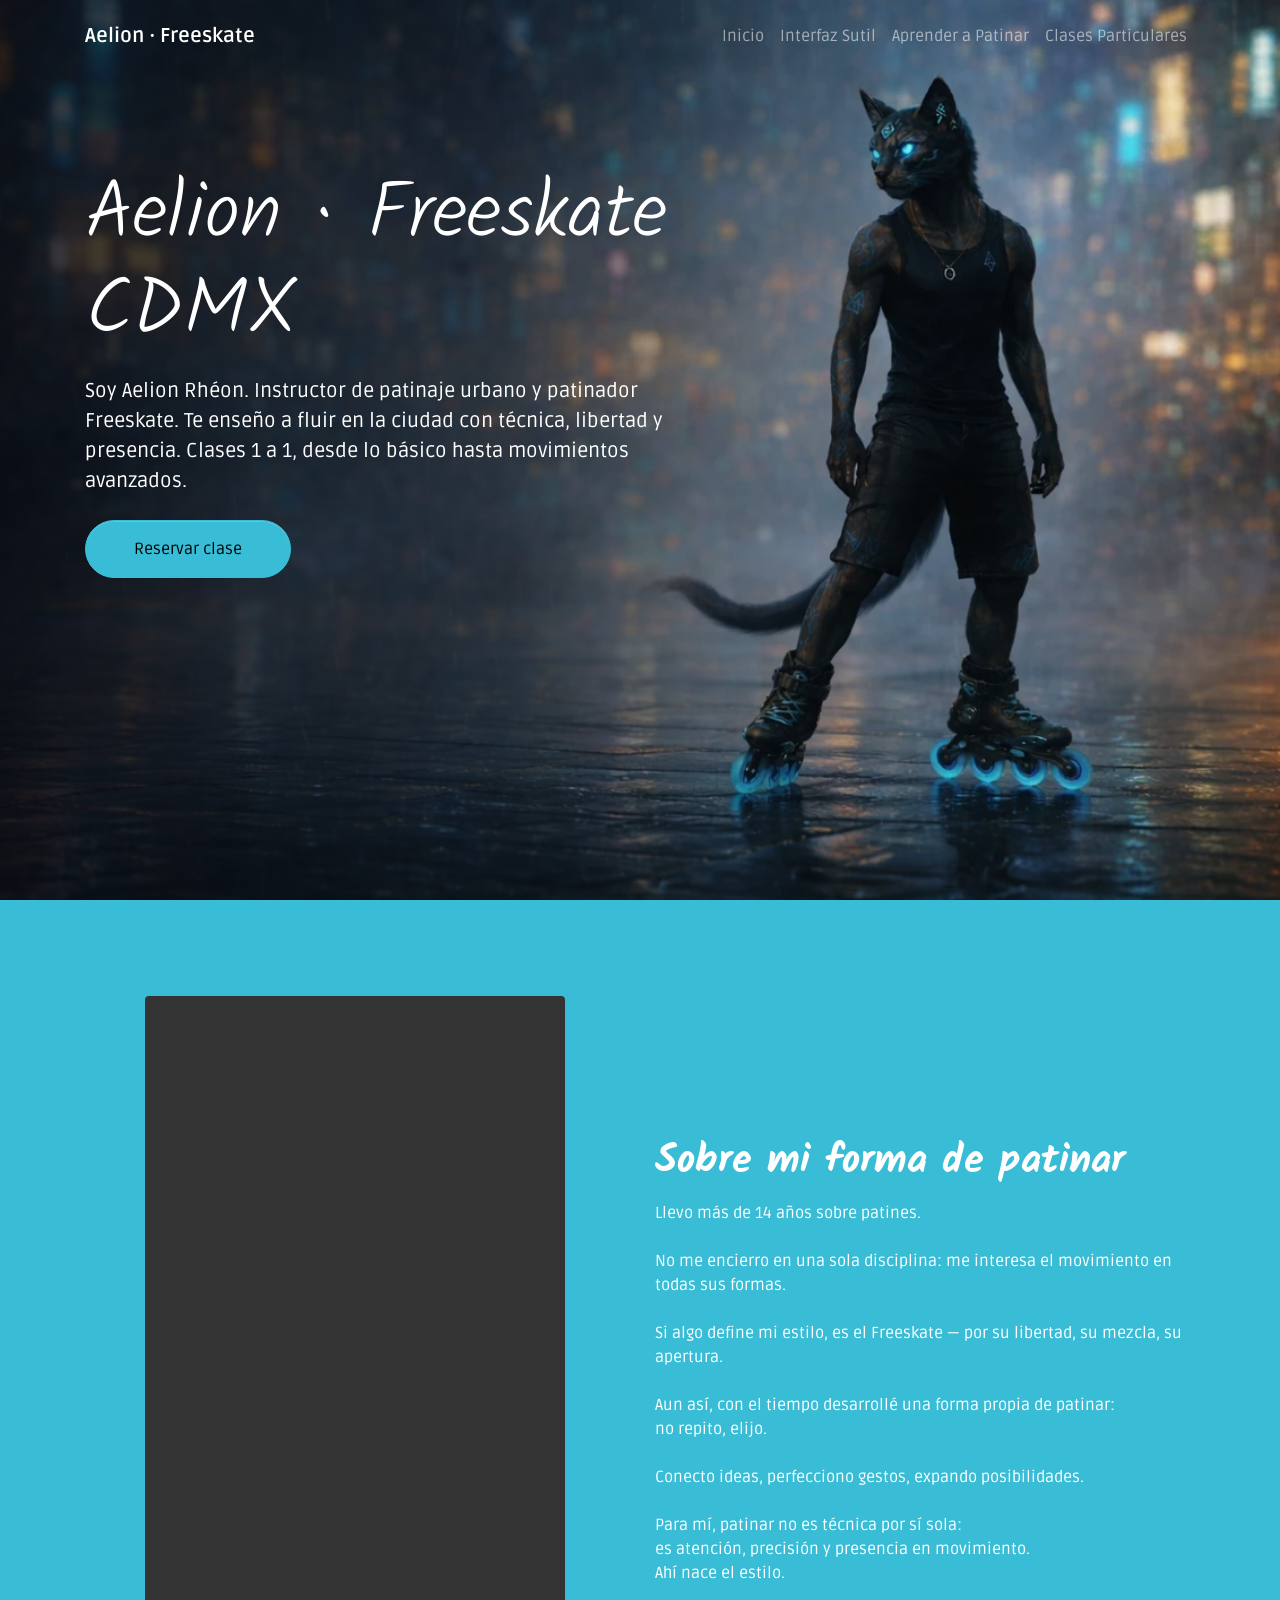
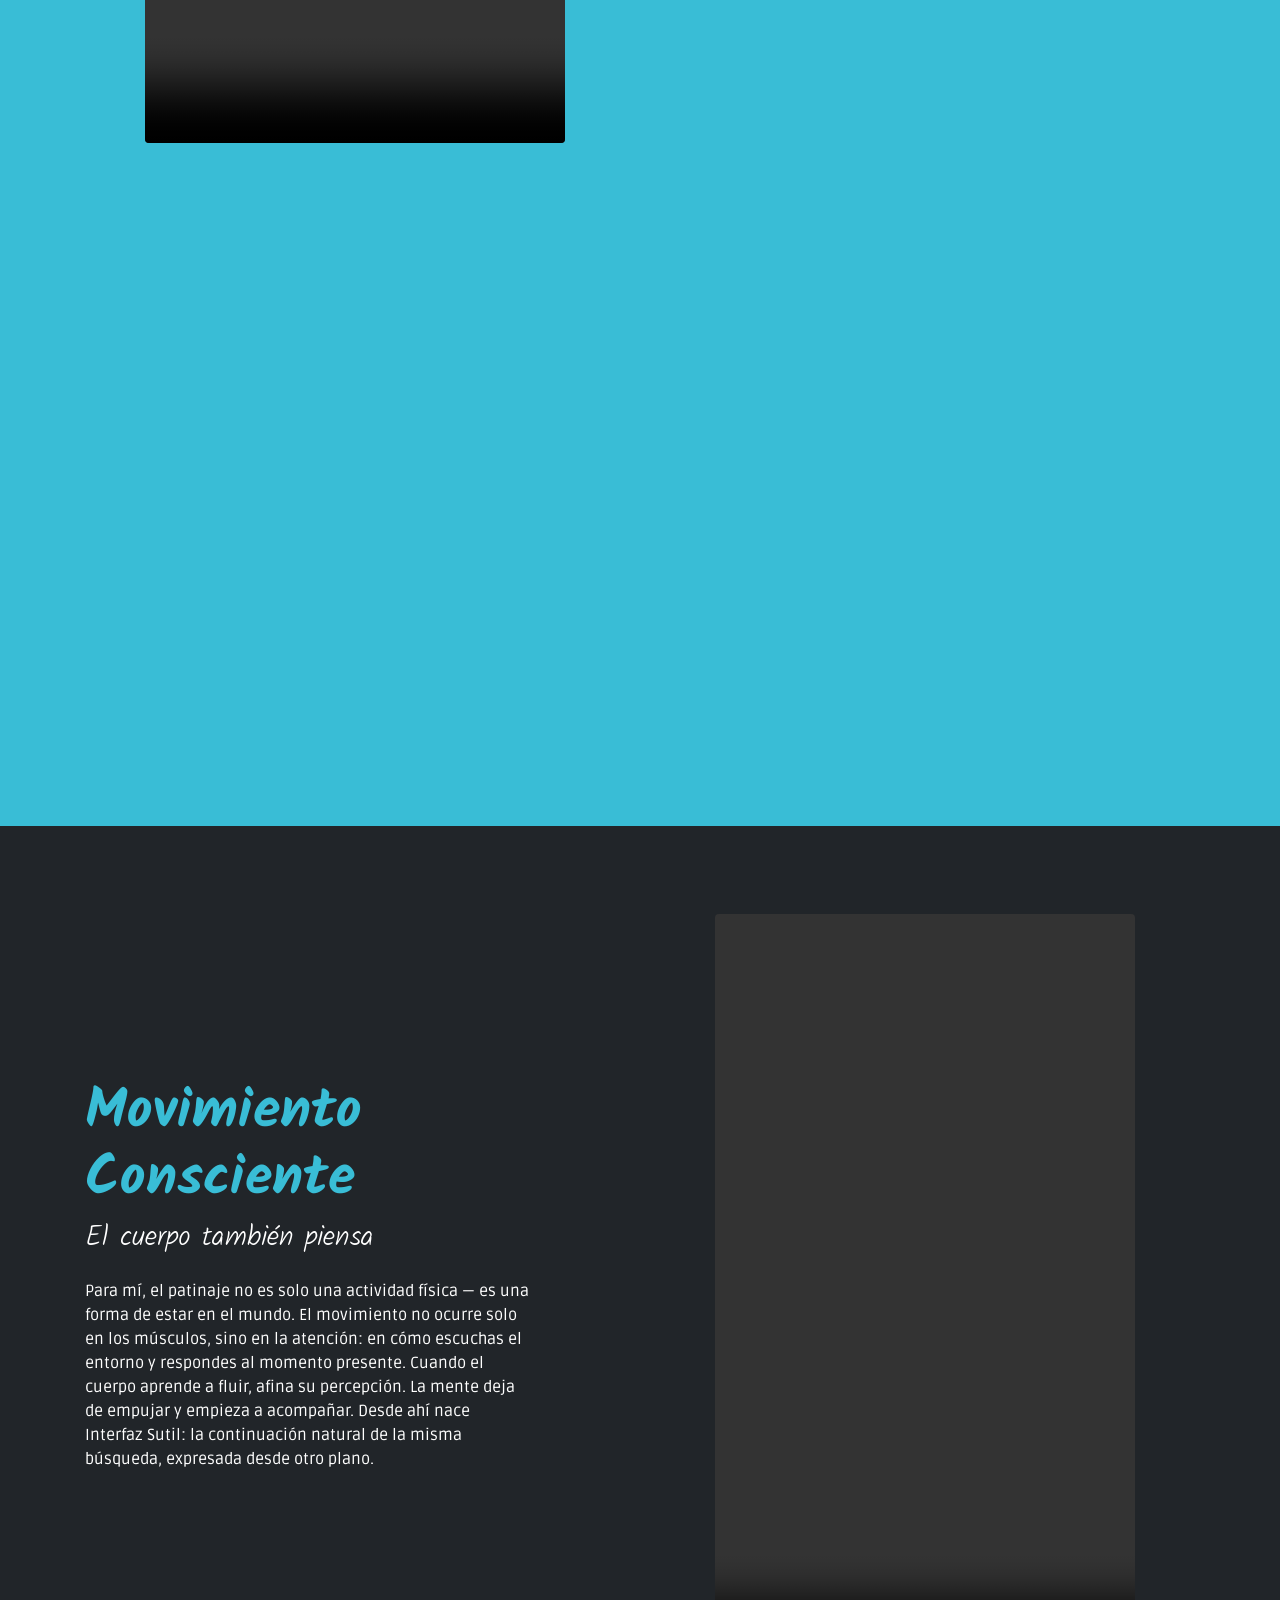
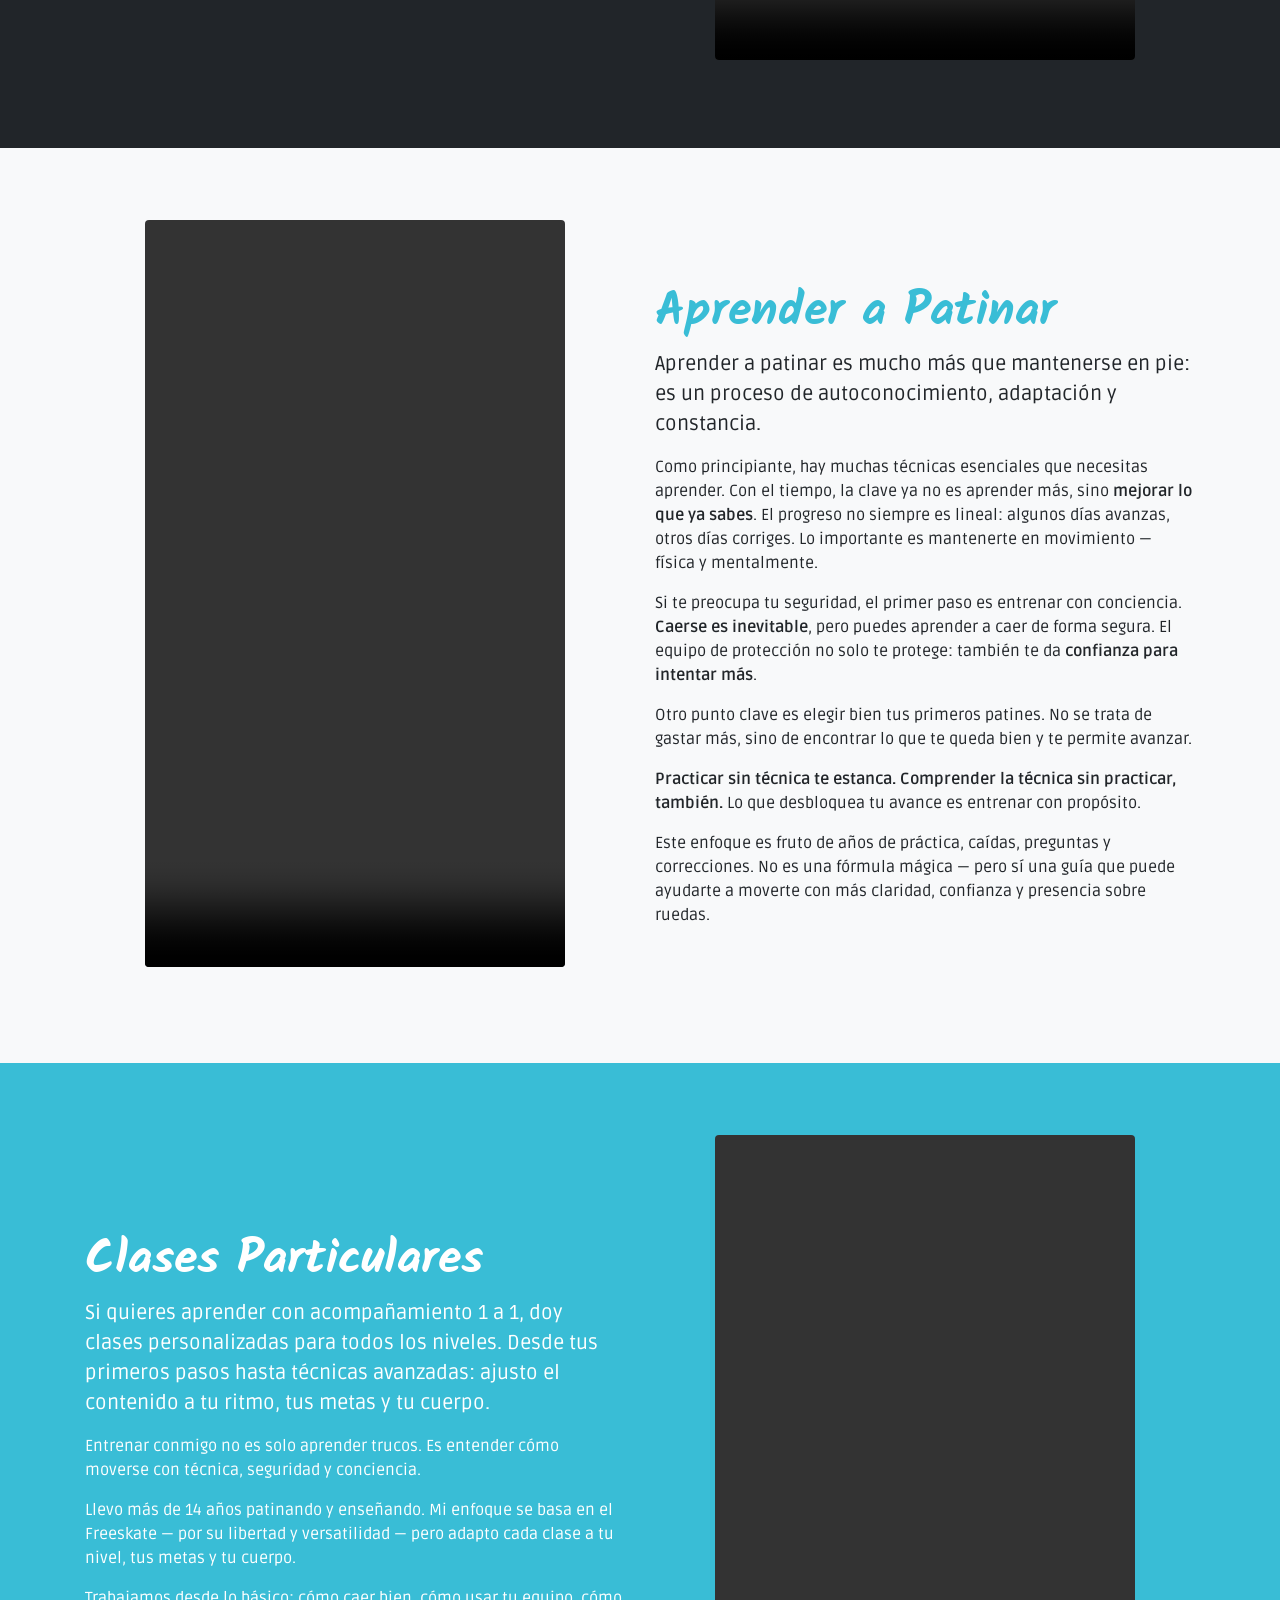
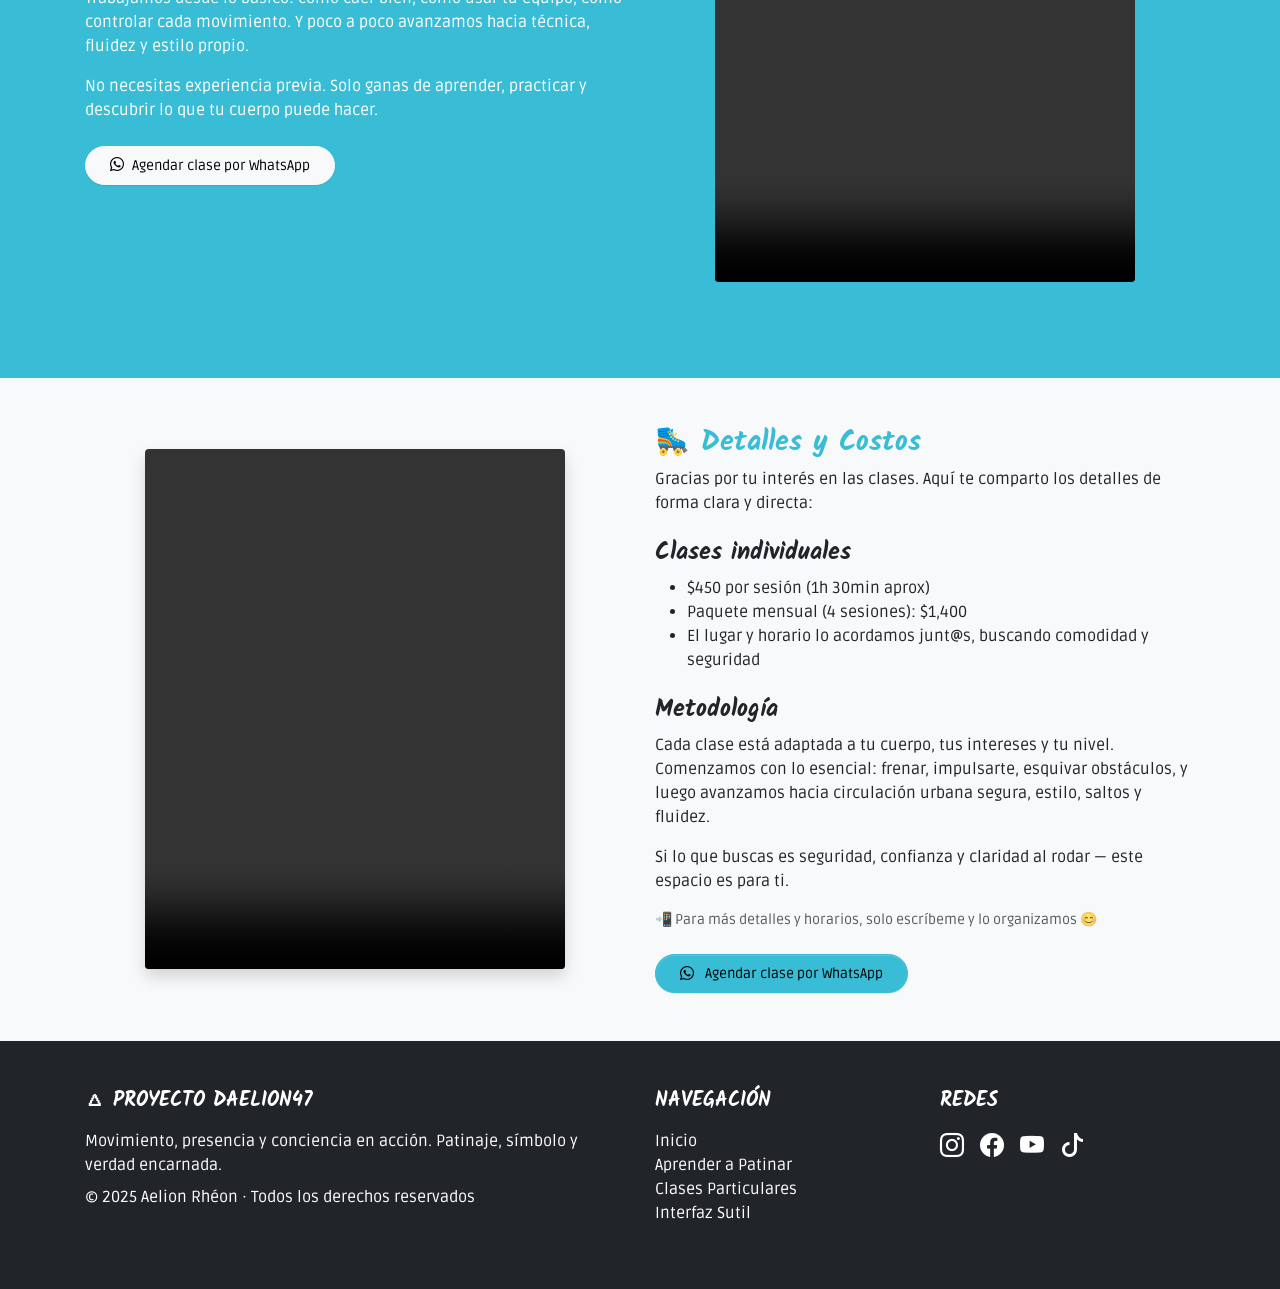
==== index.html @ b99c6f34 "Primer commit: base de FSK Daelion47" ====
<!DOCTYPE html>
<html lang="es">
<head>
<meta charset="utf-8">
<meta name="viewport" content="width=device-width, initial-scale=1">

<title>Clases de patinaje en línea en CDMX | Aelion · Freeskate</title>
<meta name="description" content="Clases de patinaje en línea en CDMX con Aelion. Aprende freeskate y patinaje urbano con clases personalizadas, seguras y adaptadas a tu nivel.">

<meta property="og:type" content="website">
<meta property="og:url" content="https://daelion47.org/freeskate/">
<meta property="og:title" content="Aelion · Freeskate CDMX — Clases de patinaje en línea">
<meta property="og:description" content="Clases de patinaje en línea en CDMX. Freeskate, patinaje urbano y roller freestyle con clases personalizadas, seguras y conscientes.">
<meta property="og:image" content="https://daelion47.org/media/img/og-freeskate.webp">
<meta property="og:image" content="https://daelion47.org/media/img/og-freeskate.jpg">
<meta property="og:image:width" content="1200">
<meta property="og:image:height" content="630">

<meta name="twitter:card" content="summary_large_image">
<meta name="twitter:title" content="Aelion · Freeskate CDMX">
<meta name="twitter:description" content="Clases de patinaje en línea en CDMX. Freeskate y patinaje urbano con acompañamiento personalizado.">
<meta name="twitter:image" content="https://daelion47.org/media/img/og-freeskate.webp">

<link href="bootstrap_theme/bootstrap.css" rel="stylesheet">
<link rel="stylesheet" href="blocks.css">
<link href="style.css" rel="stylesheet">
<link rel="stylesheet" href="https://cdn.jsdelivr.net/npm/bootstrap-icons@1.10.5/font/bootstrap-icons.css">
</head>

<body>
<main>

<section class="hero-block pb-5 position-relative poster text-secondary" id="inicio">
<nav class="navbar navbar-dark navbar-expand-lg pb-3 pt-3 shadow-none">
<div class="container">
<a class="navbar-brand fw-bold" href="#inicio">Aelion · Freeskate</a>

<button class="navbar-toggler rounded-3" type="button" data-bs-toggle="collapse" data-bs-target="#navbarNav">
<span class="navbar-toggler-icon"></span>
</button>

<div class="collapse navbar-collapse" id="navbarNav">
<ul class="ms-auto navbar-nav">
<li class="nav-item"><a class="nav-link" href="#inicio">Inicio</a></li>
<li class="nav-item"><a class="nav-link" href="https://daelion47.org" target="_blank">Interfaz Sutil</a></li>
<li class="nav-item"><a class="nav-link" href="#aprender">Aprender a Patinar</a></li>
<li class="nav-item"><a class="nav-link" href="#clases">Clases Particulares</a></li>
</ul>
</div>
</div>
</nav>

<div class="container pb-5 pt-5">
<div class="row">
<div class="col-8 col-md-7 col-xxl-6 pt-5">
<h1 class="display-1 mb-3 text-white">Aelion · Freeskate CDMX</h1>

<p class="lead mb-4 pe-sm-5 text-white">
Soy <strong>Aelion Rhéon</strong>.  
Instructor de patinaje urbano y patinador Freeskate.  
Te enseño a fluir en la ciudad con técnica, libertad y presencia.  
Clases 1 a 1, desde lo básico hasta movimientos avanzados.
</p>

<a href="#clases" class="btn btn-primary pb-3 pe-5 ps-5 pt-3">Reservar clase</a>
</div>
</div>
</div>
</section>

<section class="bg-primary pb-5 pt-5 text-white">
<div class="container pb-5 pt-5">
<div class="row align-items-center">

<div class="col-lg-6 mb-4 mb-lg-0 text-center">
<video class="video-movimiento rounded"
controls loop muted playsinline preload="metadata">
<source src="/media/videos/comopatino.mp4" type="video/mp4">
Tu navegador no soporta video HTML5.
</video>
</div>

<div class="col-lg-6">
<h2 class="fw-bold h1 mb-3">Sobre mi forma de patinar</h2>
<p class="fw-light">
Llevo más de 14 años sobre patines.<br><br>
No me encierro en una sola disciplina: me interesa el movimiento en todas sus formas.<br><br>
Si algo define mi estilo, es el Freeskate — por su libertad, su mezcla, su apertura.<br><br>
Aun así, con el tiempo desarrollé una forma propia de patinar:<br>
no repito, elijo.<br><br>
Conecto ideas, perfecciono gestos, expando posibilidades.<br><br>
Para mí, patinar no es técnica por sí sola:<br>
es atención, precisión y presencia en movimiento.<br>
Ahí nace el estilo.
</p>
</div>

</div>
</div>
</section>

<section id="gif-horizontal" class="bg-primary pt-0 pb-0">
<div class="container-fluid px-0">
<div class="row gx-0">
<video class="w-100" style="max-height:587px;object-fit:cover;" autoplay loop muted playsinline>
<source src="/media/videos/Video-banner.mp4" type="video/mp4">
</video>
</div>
</div>
</section>

<section class="bg-dark pb-5 pt-5 text-center text-lg-start">
<div class="container pb-4 pt-4">
<div class="row align-items-center">

<div class="col-lg-6 ms-auto order-lg-2 py-3 text-center">
<video class="video-movimiento rounded"
controls loop muted playsinline preload="metadata">
<source src="/media/videos/aelion-patinando.mp4" type="video/mp4">
Tu navegador no soporta video HTML5.
</video>
</div>

<div class="col-lg-5 order-lg-1 py-3">
<h2 class="display-4 fw-bold text-primary">Movimiento Consciente</h2>
<h3 class="fw-light mb-4 text-white">El cuerpo también piensa</h3>
<p class="mb-4 text-white">
          Para mí, el patinaje no es solo una actividad física —
es una forma de estar en el mundo.

El movimiento no ocurre solo en los músculos,
sino en la atención:
en cómo escuchas el entorno
y respondes al momento presente.

Cuando el cuerpo aprende a fluir,
afina su percepción.
La mente deja de empujar
y empieza a acompañar.

Desde ahí nace Interfaz Sutil:
la continuación natural
de la misma búsqueda,
expresada desde otro plano. </p>
</div>

</div>
</div>
</section>
<section id="aprender" class="bg-light pb-5 pt-5 text-center text-lg-start"> 
                <div class="container pb-4 pt-4"> 
                    <div class="row align-items-center"> 
                        <!-- IMAGEN (izquierda en desktop) -->
                        <div class="col-lg-6 order-lg-1 text-center mb-4">
<video
  class="video-movimiento rounded"
  controls
  loop
  muted
  playsinline
  preload="metadata"
>
  <source src="/media/videos/aprender-a-patinar.mp4" type="video/mp4">
  Tu navegador no soporta video HTML5.
</video>
                        </div>
                        <!-- TEXTO (derecha en desktop) -->
                        <div class="col-lg-6 order-lg-2">
                            <h2 class="display-5 fw-bold text-primary">Aprender a Patinar</h2>
                            <p class="lead mb-3 text-dark">
          Aprender a patinar es mucho más que mantenerse en pie:  
          es un proceso de autoconocimiento, adaptación y constancia. </p>
                            <p>
          Como principiante, hay muchas técnicas esenciales que necesitas aprender.  
          Con el tiempo, la clave ya no es aprender más, sino <strong>mejorar lo que ya sabes</strong>.
          El progreso no siempre es lineal: algunos días avanzas, otros días corriges.
          Lo importante es mantenerte en movimiento — física y mentalmente. </p>
                            <p>
          Si te preocupa tu seguridad, el primer paso es entrenar con conciencia.   <strong>Caerse es inevitable</strong>, pero puedes aprender a caer de forma segura.
          El equipo de protección no solo te protege: también te da <strong>confianza para intentar más</strong>. </p>
                            <p>
          Otro punto clave es elegir bien tus primeros patines.
          No se trata de gastar más, sino de encontrar lo que te queda bien y te permite avanzar. </p>
                            <p> <strong>Practicar sin técnica te estanca.  
          Comprender la técnica sin practicar, también.</strong>
          Lo que desbloquea tu avance es entrenar con propósito. </p>
                            <p class="mb-0">
          Este enfoque es fruto de años de práctica, caídas, preguntas y correcciones.
          No es una fórmula mágica — pero sí una guía que puede ayudarte
          a moverte con más claridad, confianza y presencia sobre ruedas. </p>
                        </div>
                    </div>
                </div>
            </section>
            <section id="clases" class="bg-primary text-white pb-5 pt-5 text-center text-lg-start">
                <div class="container pt-4 pb-4">
                    <div class="row align-items-center">
                        <!-- TEXTO A LA IZQUIERDA -->
                        <div class="col-lg-6 order-lg-1 mb-4">
                            <h2 class="display-5 fw-bold">Clases Particulares</h2>
                            <p class="lead mb-3">
          Si quieres aprender con acompañamiento 1 a 1,  
          doy clases personalizadas para todos los niveles.  
          Desde tus primeros pasos hasta técnicas avanzadas:  
          ajusto el contenido a tu ritmo, tus metas y tu cuerpo. </p>
                            <p>
          Entrenar conmigo no es solo aprender trucos.  
          Es entender cómo moverse con técnica, seguridad y conciencia. </p>
                            <p>
          Llevo más de 14 años patinando y enseñando.  
          Mi enfoque se basa en el Freeskate — por su libertad y versatilidad —  
          pero adapto cada clase a tu nivel, tus metas y tu cuerpo. </p>
                            <p>
          Trabajamos desde lo básico:  
          cómo caer bien, cómo usar tu equipo, cómo controlar cada movimiento.  
          Y poco a poco avanzamos hacia técnica, fluidez y estilo propio. </p>
                            <p class="mb-4">
          No necesitas experiencia previa.  
          Solo ganas de aprender, practicar y descubrir lo que tu cuerpo puede hacer. </p>
                            <a href="https://wa.me/5215631091069" target="_blank" class="btn btn-light btn-sm pe-4 ps-4 pt-2 pb-2"> <i class="bi bi-whatsapp me-2"></i>Agendar clase por WhatsApp </a>
                        </div>
                        <!-- IMAGEN / VIDEO A LA DERECHA -->
                        <div class="col-lg-6 order-lg-2 text-center mb-4">
<video
  class="video-movimiento rounded"
  controls
  loop
  muted
  playsinline
  preload="metadata"
>
  <source src="/media/videos/progreso-bren-12meses.mp4" type="video/mp4">
  Tu navegador no soporta video HTML5.
</video>
                            <!-- Si en algún momento usas un video, reemplaza el <img> por un <video> o <iframe> -->
                        </div>
                    </div>
                </div>
            </section>
<section id="detalles-clases" class="bg-light text-dark pt-5 pb-5 text-center text-lg-start">
  <div class="container">
    <div class="row align-items-center justify-content-center">

      <!-- VIDEO IZQUIERDA -->
      <div class="col-lg-6 mb-4 mb-lg-0 text-center">
     <video
  class="video-movimiento rounded shadow w-100"
  controls
  loop
  muted
  playsinline
  preload="metadata"
  style="aspect-ratio: 9 / 16; object-fit: cover; max-height: 520px;"
>
  <source src="/media/videos/video-maj.mp4" type="video/mp4">
  Tu navegador no soporta video HTML5.
</video>
      </div>

      <!-- TEXTO DERECHA -->
      <div class="col-lg-6">
        <h2 class="fw-bold h3 text-primary">🛼 Detalles y Costos</h2>

        <p class="mb-4">
          Gracias por tu interés en las clases. Aquí te comparto los detalles de forma clara y directa:
        </p>

        <h4 class="fw-semibold text-dark">Clases individuales</h4>
        <ul>
          <li>$450 por sesión (1h 30min aprox)</li>
          <li>Paquete mensual (4 sesiones): $1,400</li>
          <li>El lugar y horario lo acordamos junt@s, buscando comodidad y seguridad</li>
        </ul>

        <h4 class="fw-semibold text-dark mt-4">Metodología</h4>
        <p>
          Cada clase está adaptada a tu cuerpo, tus intereses y tu nivel.
          Comenzamos con lo esencial: frenar, impulsarte, esquivar obstáculos,
          y luego avanzamos hacia circulación urbana segura, estilo, saltos y fluidez.
        </p>

        <p>
          Si lo que buscas es seguridad, confianza y claridad al rodar —
          este espacio es para ti.
        </p>

        <p class="text-muted small mb-4">
          📲 Para más detalles y horarios, solo escríbeme y lo organizamos 😊
        </p>

        <a
          href="https://wa.me/5215631091069"
          target="_blank"
          class="btn btn-primary btn-sm pe-4 ps-4 pt-2 pb-2"
        >
          <i class="bi bi-whatsapp me-2"></i>
          Agendar clase por WhatsApp
        </a>
      </div>

    </div>
  </div>
</section>

        </main>
        <footer class="bg-dark text-white pt-5 pb-4">
            <div class="container">
                <div class="row">
                    <div class="col-lg-6 mb-4">
                        <h4 class="fw-bold h5 mb-3 text-uppercase">🜂 Proyecto Daelion47</h4>
                        <p class="mb-2">
          Movimiento, presencia y conciencia en acción.  
          Patinaje, símbolo y verdad encarnada. </p>
                        <p class="mb-0">© 2025 Aelion Rhéon · Todos los derechos reservados</p>
                    </div>
                    <div class="col-lg-3 mb-4">
                        <h5 class="text-uppercase fw-bold mb-3">Navegación</h5>
                        <ul class="list-unstyled">
                            <li><a href="#inicio" class="text-white text-decoration-none">Inicio</a>
                            </li>
                            <li><a href="#aprender" class="text-white text-decoration-none">Aprender a Patinar</a>
                            </li>
                            <li><a href="#clases" class="text-white text-decoration-none">Clases Particulares</a>
                            </li>
                            <li><a href="https://daelion47.org" target="_blank" rel="noopener noreferrer" class="text-white text-decoration-none">Interfaz Sutil</a>
                                </li>
                        </ul>
                    </div>
                    <div class="col-lg-3 mb-4">
                        <h5 class="text-uppercase fw-bold mb-3">Redes</h5>
                        <div class="d-flex gap-3">
                            <!-- Instagram -->
                            <a href="https://instagram.com/tucuenta" target="_blank" aria-label="Instagram" class="text-white"> <i class="bi bi-instagram fs-4"></i> </a>
                            <!-- Facebook -->
                            <a href="https://facebook.com/tucuenta" target="_blank" aria-label="Facebook" class="text-white"> <i class="bi bi-facebook fs-4"></i> </a>
                            <!-- YouTube -->
                            <a href="https://youtube.com/tucuenta" target="_blank" aria-label="YouTube" class="text-white"> <i class="bi bi-youtube fs-4"></i> </a>
                            <!-- TikTok -->
                            <a href="https://tiktok.com/@tucuenta" target="_blank" aria-label="TikTok" class="text-white"> <i class="bi bi-tiktok fs-4"></i> </a>
                        </div>
                    </div>
                </div>
            </div>
        </footer>
        <script src="assets/js/popper.min.js"></script>
        <script src="bootstrap/js/bootstrap.min.js"></script>
    </body>
</html>
---- blocks.css ----
.proportions-box-square {
    position: relative;
    padding: 100% 0 0 !important;
    height: 0;
}

.proportions-box-content {
    width: 100%;
    height: 100%;
    top: 0;
    left: 0;
    position: absolute;
}

.background-cover {
    background-size: cover;
    background-repeat: no-repeat;
    background-position: center center;
}

.background-left-top {
    background-position: left top;
}

.background-left-center {
    background-position: left center;
}

.background-left-bottom {
    background-position: left bottom;
}

.background-right-top {
    background-position: right top;
}

.background-right-center {
    background-position: right center;
}

.background-right-bottom {
    background-position: right bottom;
}

.background-center-top {
    background-position: center top;
}

.background-center-center {
    background-position: center center;
}

.background-center-bottom {
    background-position: center bottom;
}

.border-width-1 {
    border-width: 1px !important;
}

.border-width-2 {
    border-width: 2px !important;
}

.border-width-3 {
    border-width: 3px !important;
}

.border-width-4 {
    border-width: 4px !important;
}

.border-width-6 {
    border-width: 6px !important;
}

.border-width-8 {
    border-width: 8px !important;
}

.border-width-12 {
    border-width: 12px !important;
}

.border-width-16 {
    border-width: 16px !important;
}

.border-width-24 {
    border-width: 24px !important;
}

.image-fit {
    object-fit: contain;
    object-position: center center;
}

.image-fit-left-top {
    object-position: left top;
}

.image-fit-left-center {
    object-position: left center;
}

.image-fit-left-bottom {
    object-position: left bottom;
}

.image-fit-right-top {
    object-position: right top;
}

.image-fit-right-center {
    object-position: right center;
}

.image-fit-right-bottom {
    object-position: right bottom;
}

.image-fit-center-top {
    object-position: center top;
}

.image-fit-center-center {
    object-position: center center;
}

.image-fit-center-bottom {
    object-position: center bottom;
}

.transition {
    transition: all 0.25s ease-in;
}

.transition-slow {
    transition: all 0.5s ease-in;
}

.transition-very-slow {
    transition: all 1s ease-in;
}

.line-height-1 {
    line-height: 1 !important;
}

.opacity-100 {
    opacity: 1 !important;
}

.opacity-85 {
    opacity: 0.85 !important;
}

.opacity-75 {
    opacity: 0.75 !important;
}

.opacity-50 {
    opacity: 0.50 !important;
}

.opacity-25 {
    opacity: 0.25 !important;
}

.opacity-0 {
    opacity: 0 !important;
}


/* =========================
   Movimiento Consciente
   ========================= */

.video-movimiento {
  width: 100%;
  max-width: 360px;      /* desktop */
  aspect-ratio: 9 / 16;
  object-fit: cover;
  margin: 0 auto;
  display: block;
}

/* Ajuste en pantallas grandes */
@media (min-width: 992px) {
  .video-movimiento {
    max-width: 420px;
  }
}
---- style.css ----
@media (max-width:991px) {
    body.poster {
        margin-top: 40vh;
    }
}

body.poster {
    background-attachment: fixed;
}

.top-5 {
    top: 5px;
}

@media (max-width:991px) {
    .dark-background-on-small {
        background-color: rgba(0, 0, 0, 0.25);
    }
}
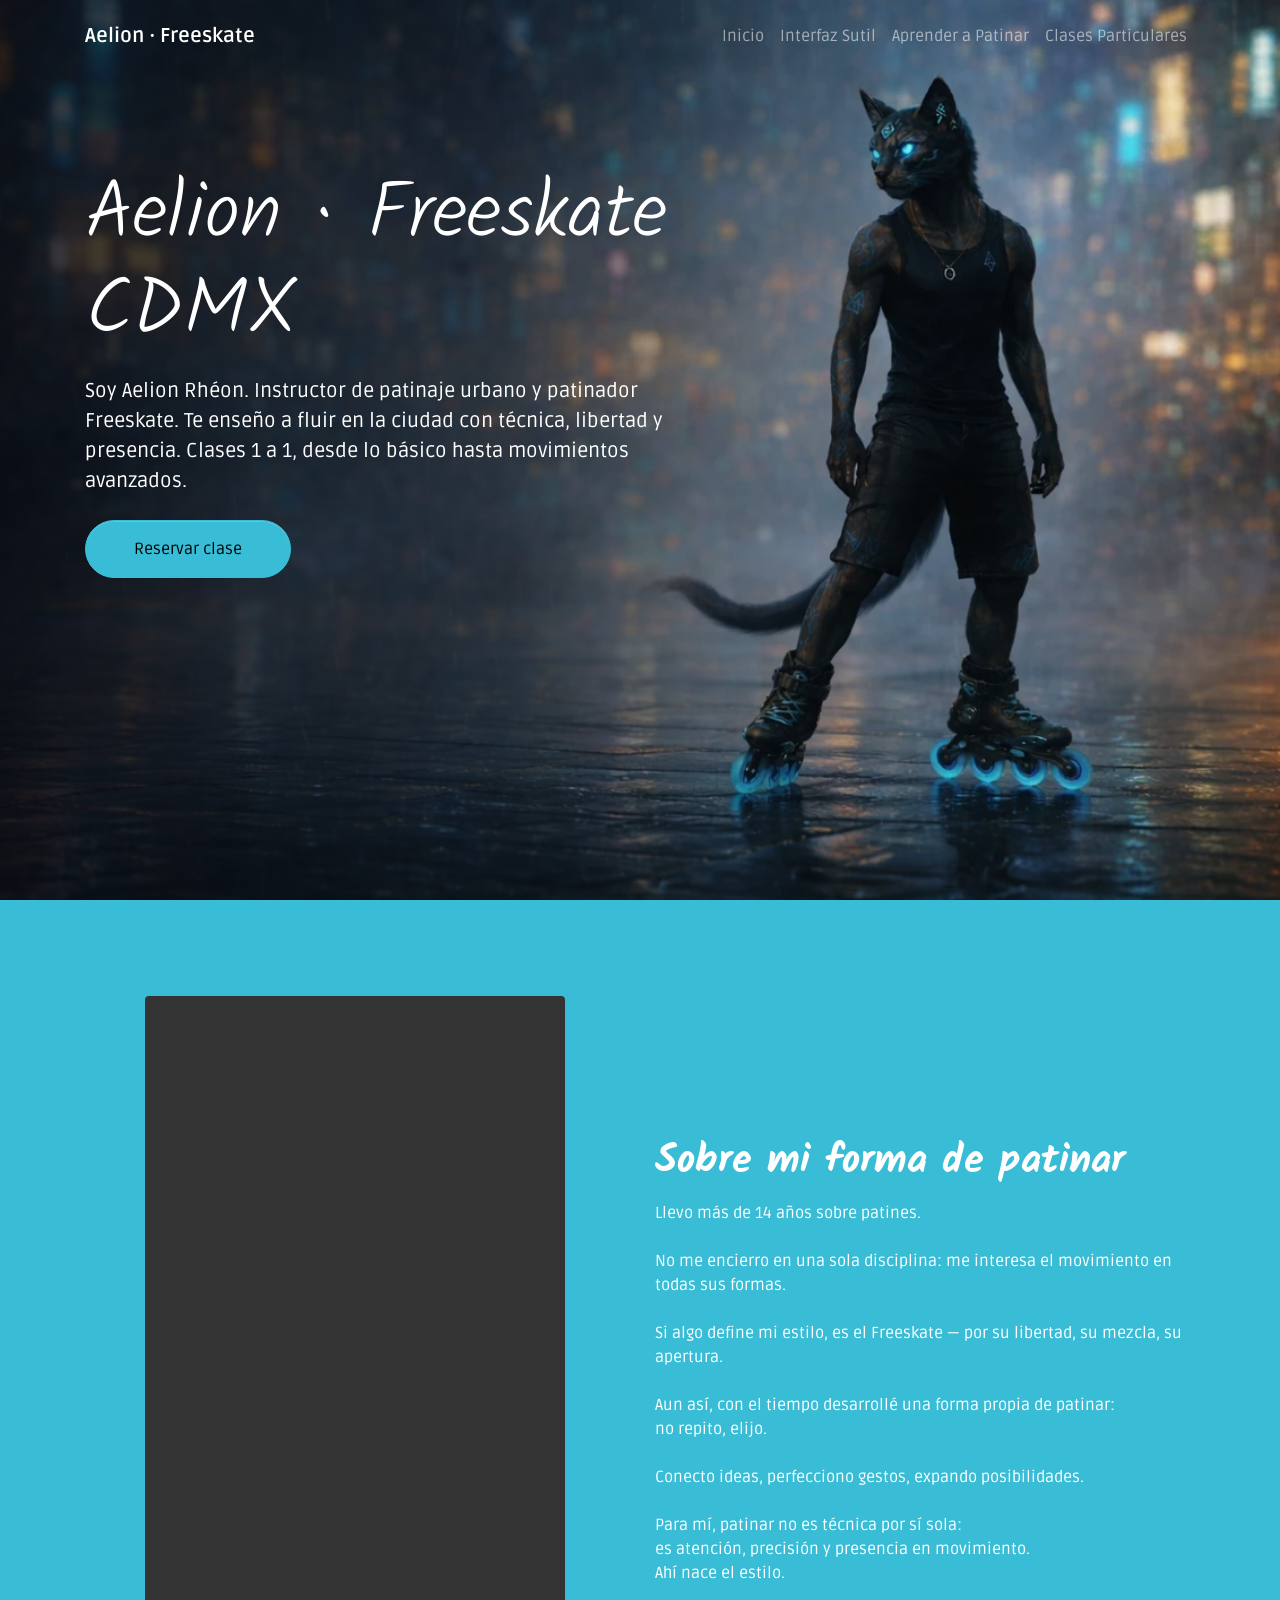
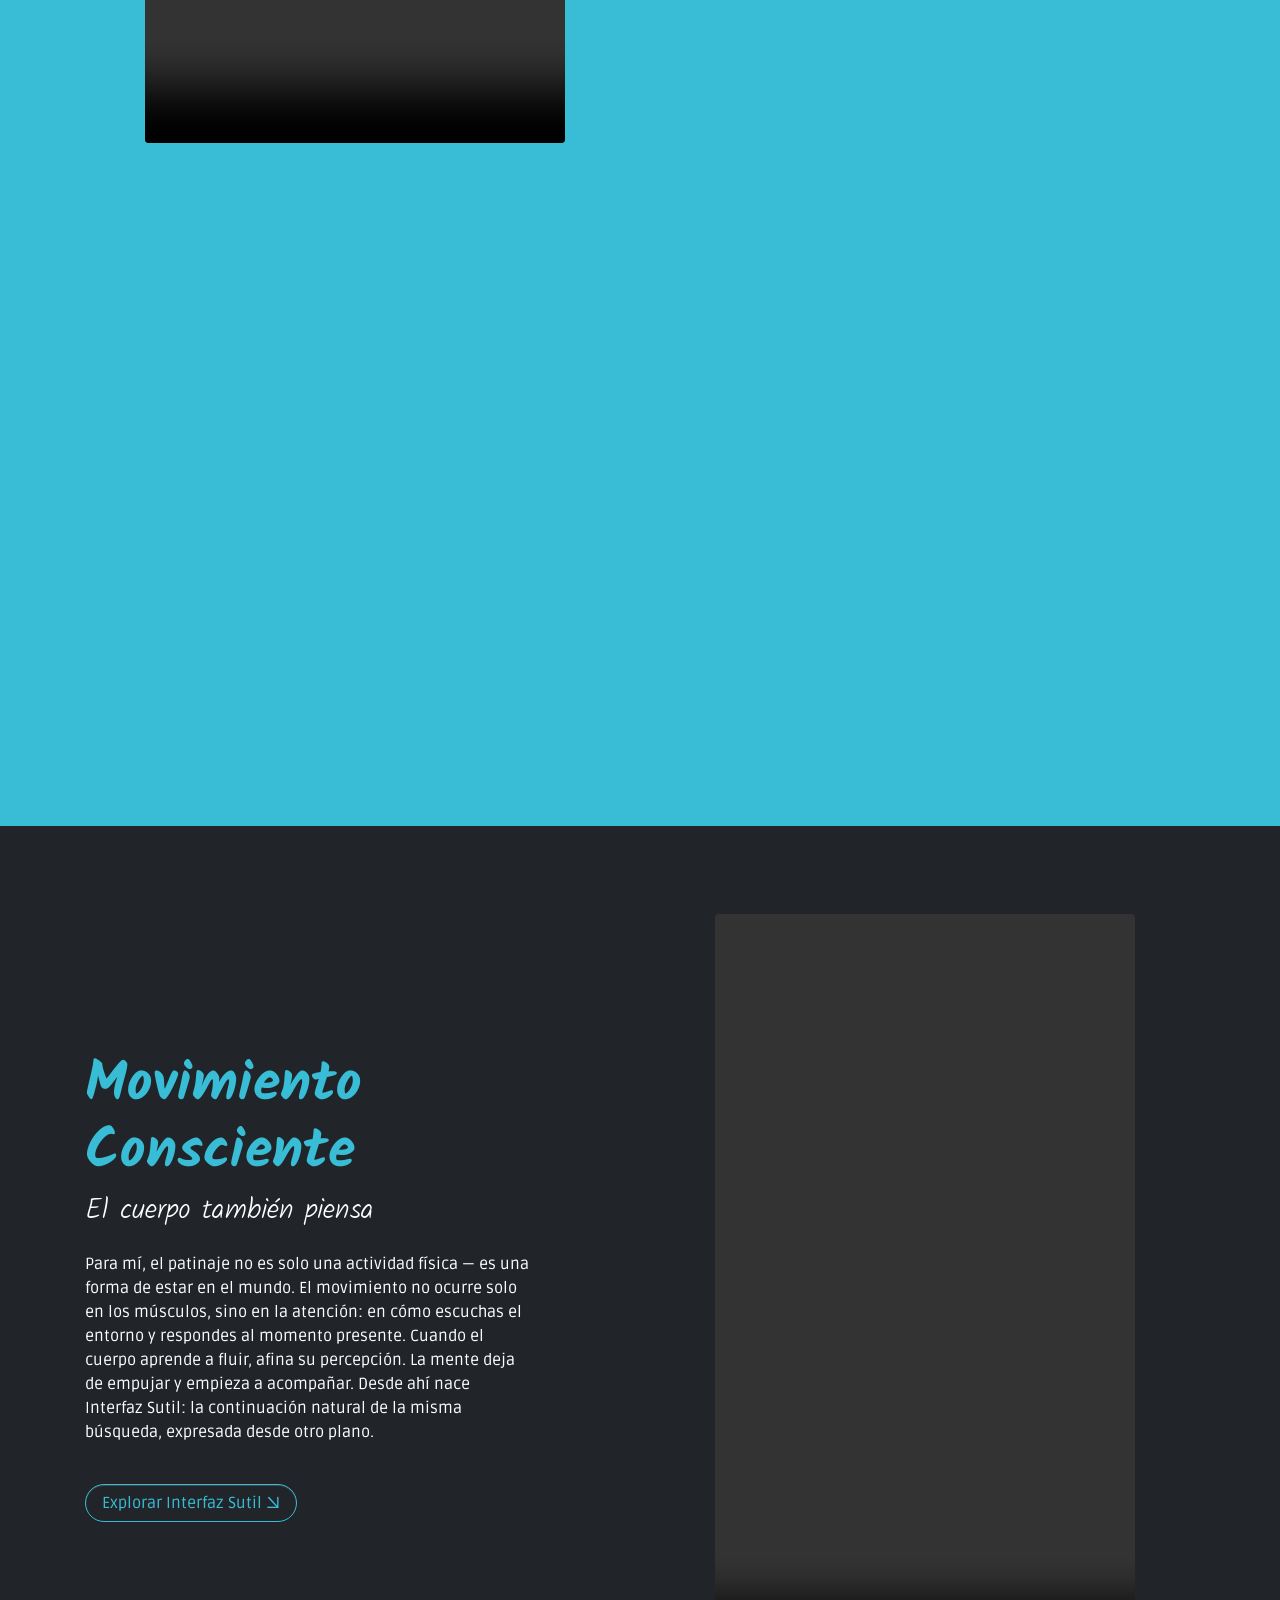
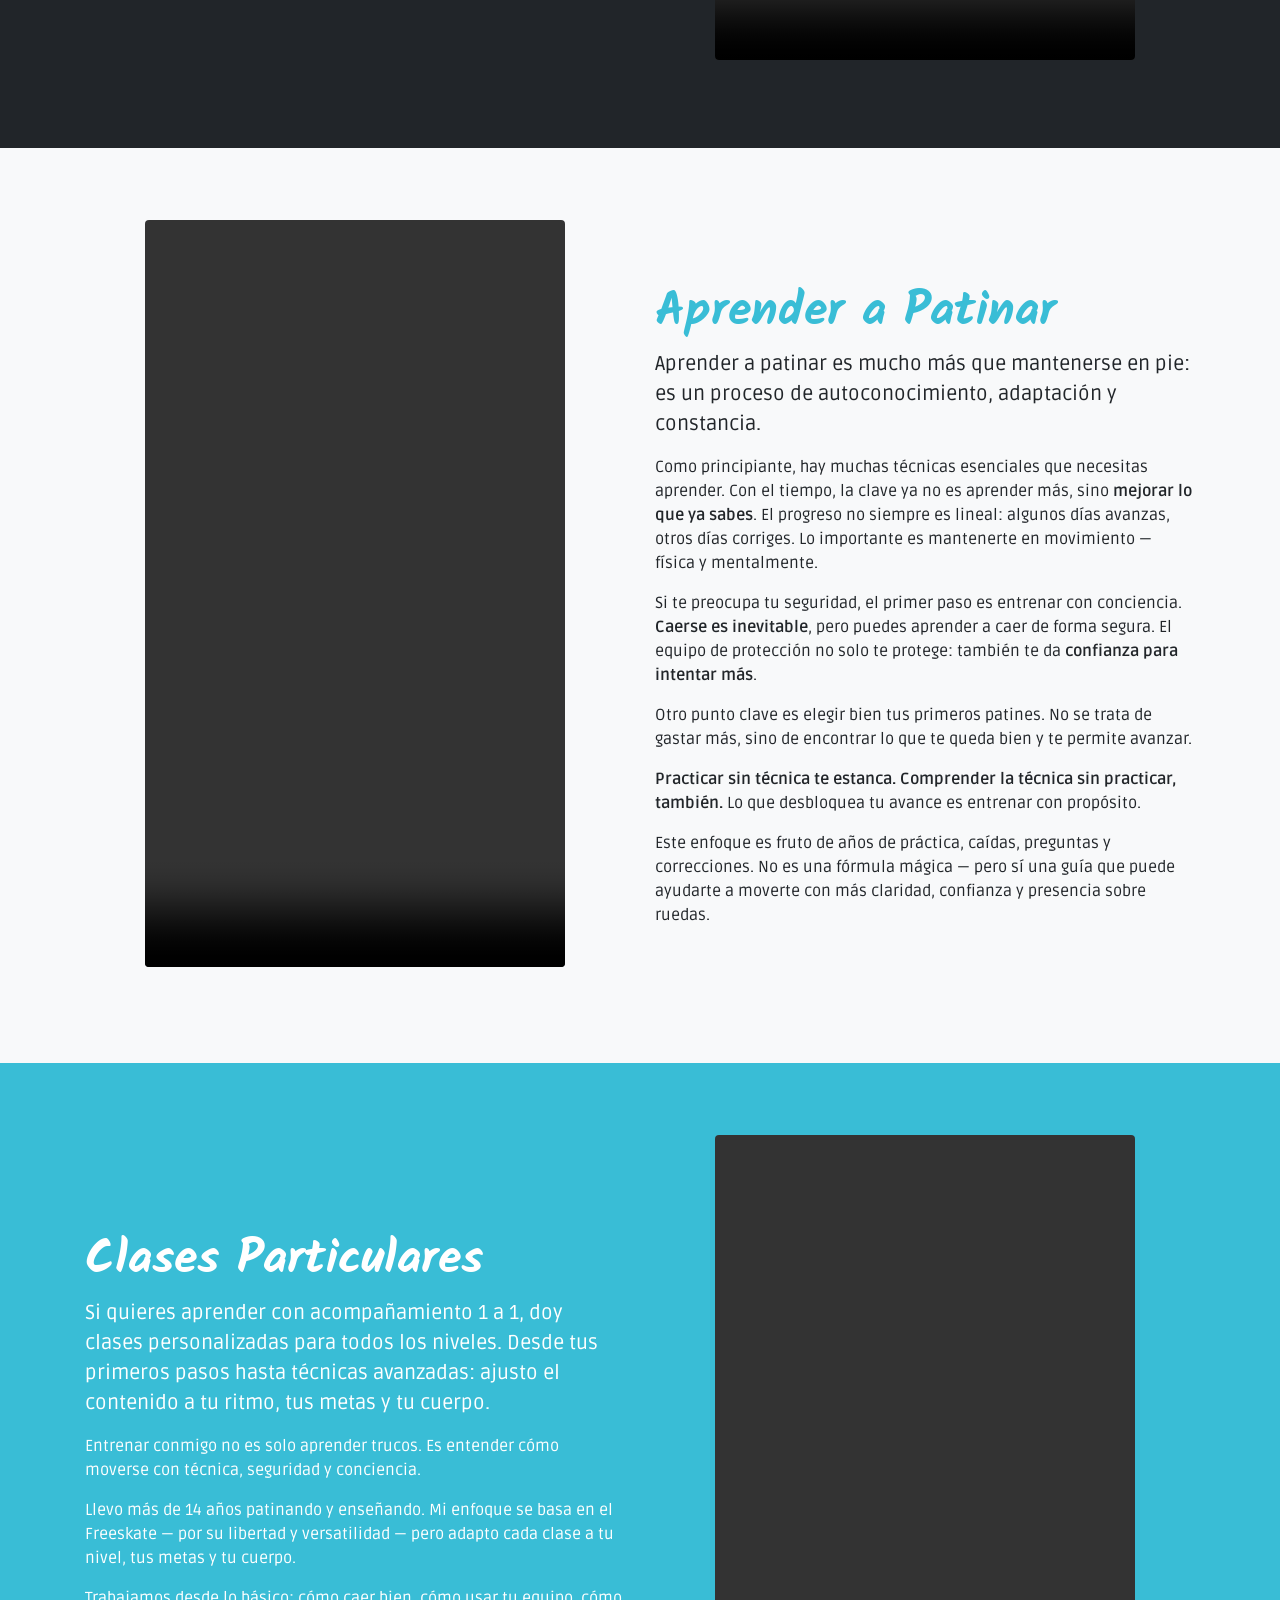
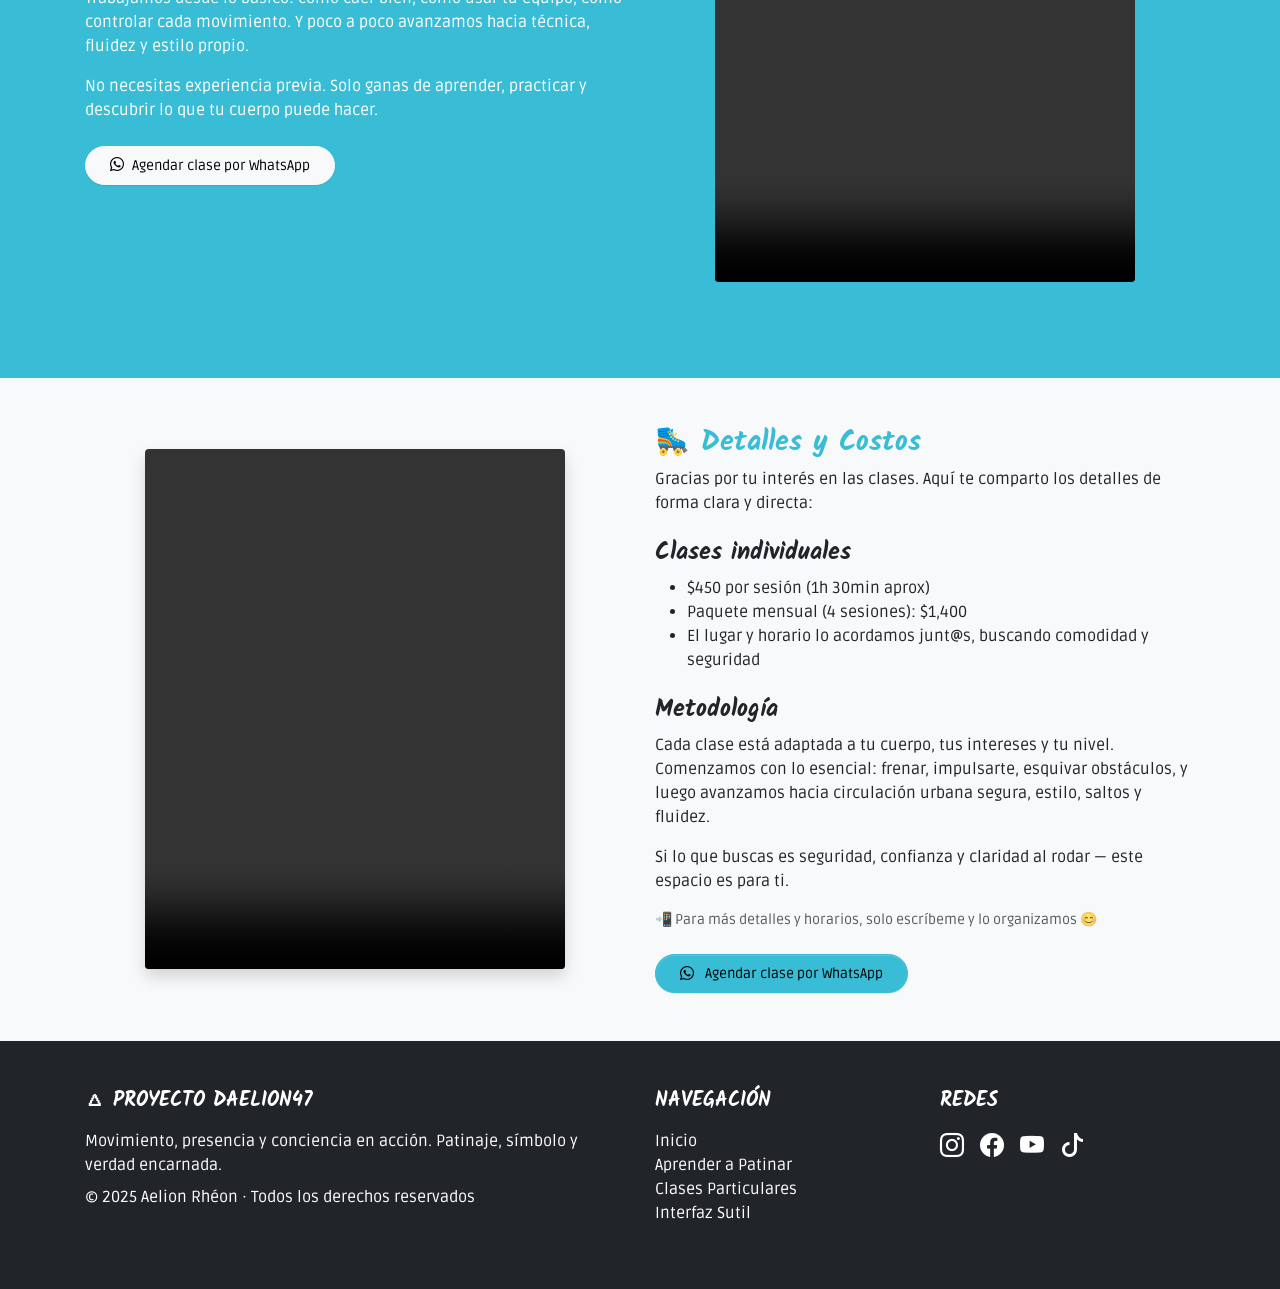
==== commit d883e70b: "Añade botón a Interfaz Sutil en sección Movimiento Consciente" ====
--- a/index.html
+++ b/index.html
@@ -142,6 +142,12 @@
 la continuación natural
 de la misma búsqueda,
 expresada desde otro plano. </p>
+<a href="https://daelion47.org"
+   class="btn btn-outline-primary mt-3"
+   target="_blank" rel="noopener">
+  Explorar Interfaz Sutil →
+</a>
+
 </div>
 
 </div>
@@ -345,4 +351,4 @@
         <script src="assets/js/popper.min.js"></script>
         <script src="bootstrap/js/bootstrap.min.js"></script>
     </body>
-</html>+</html>
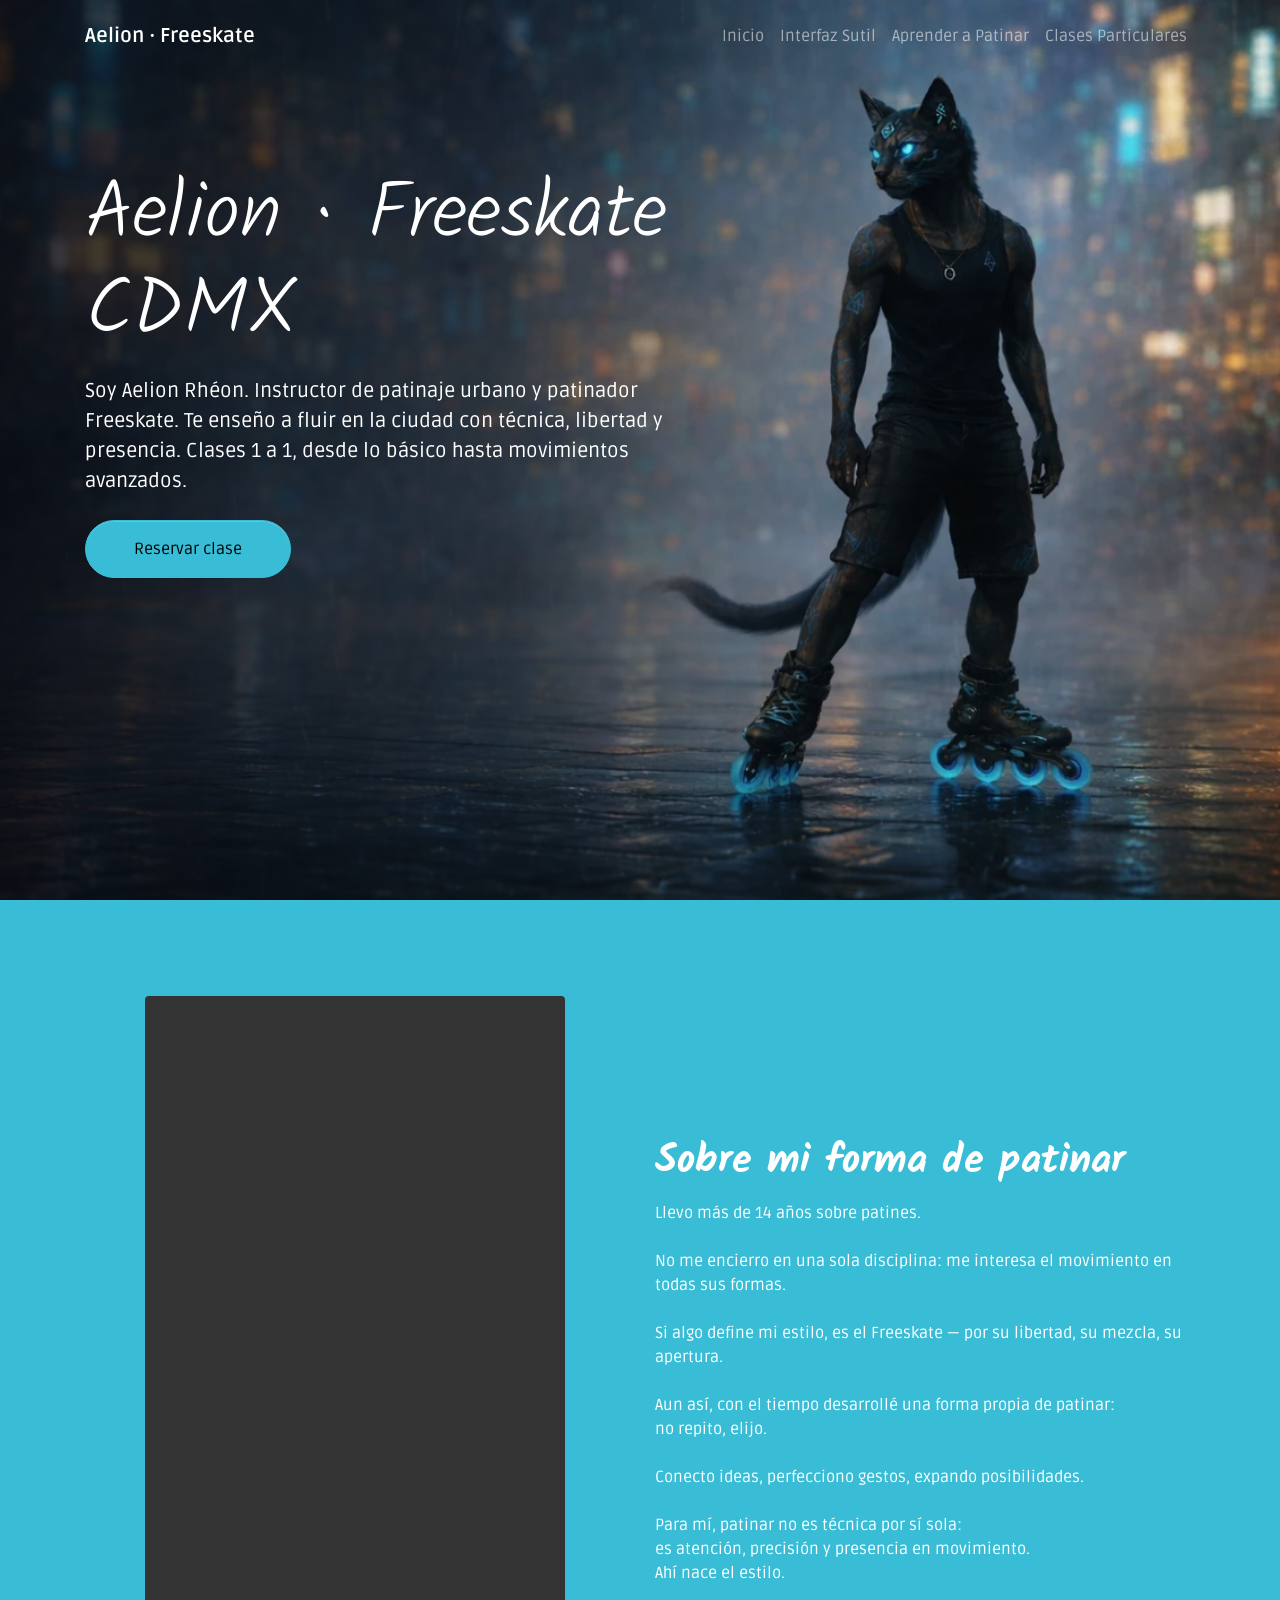
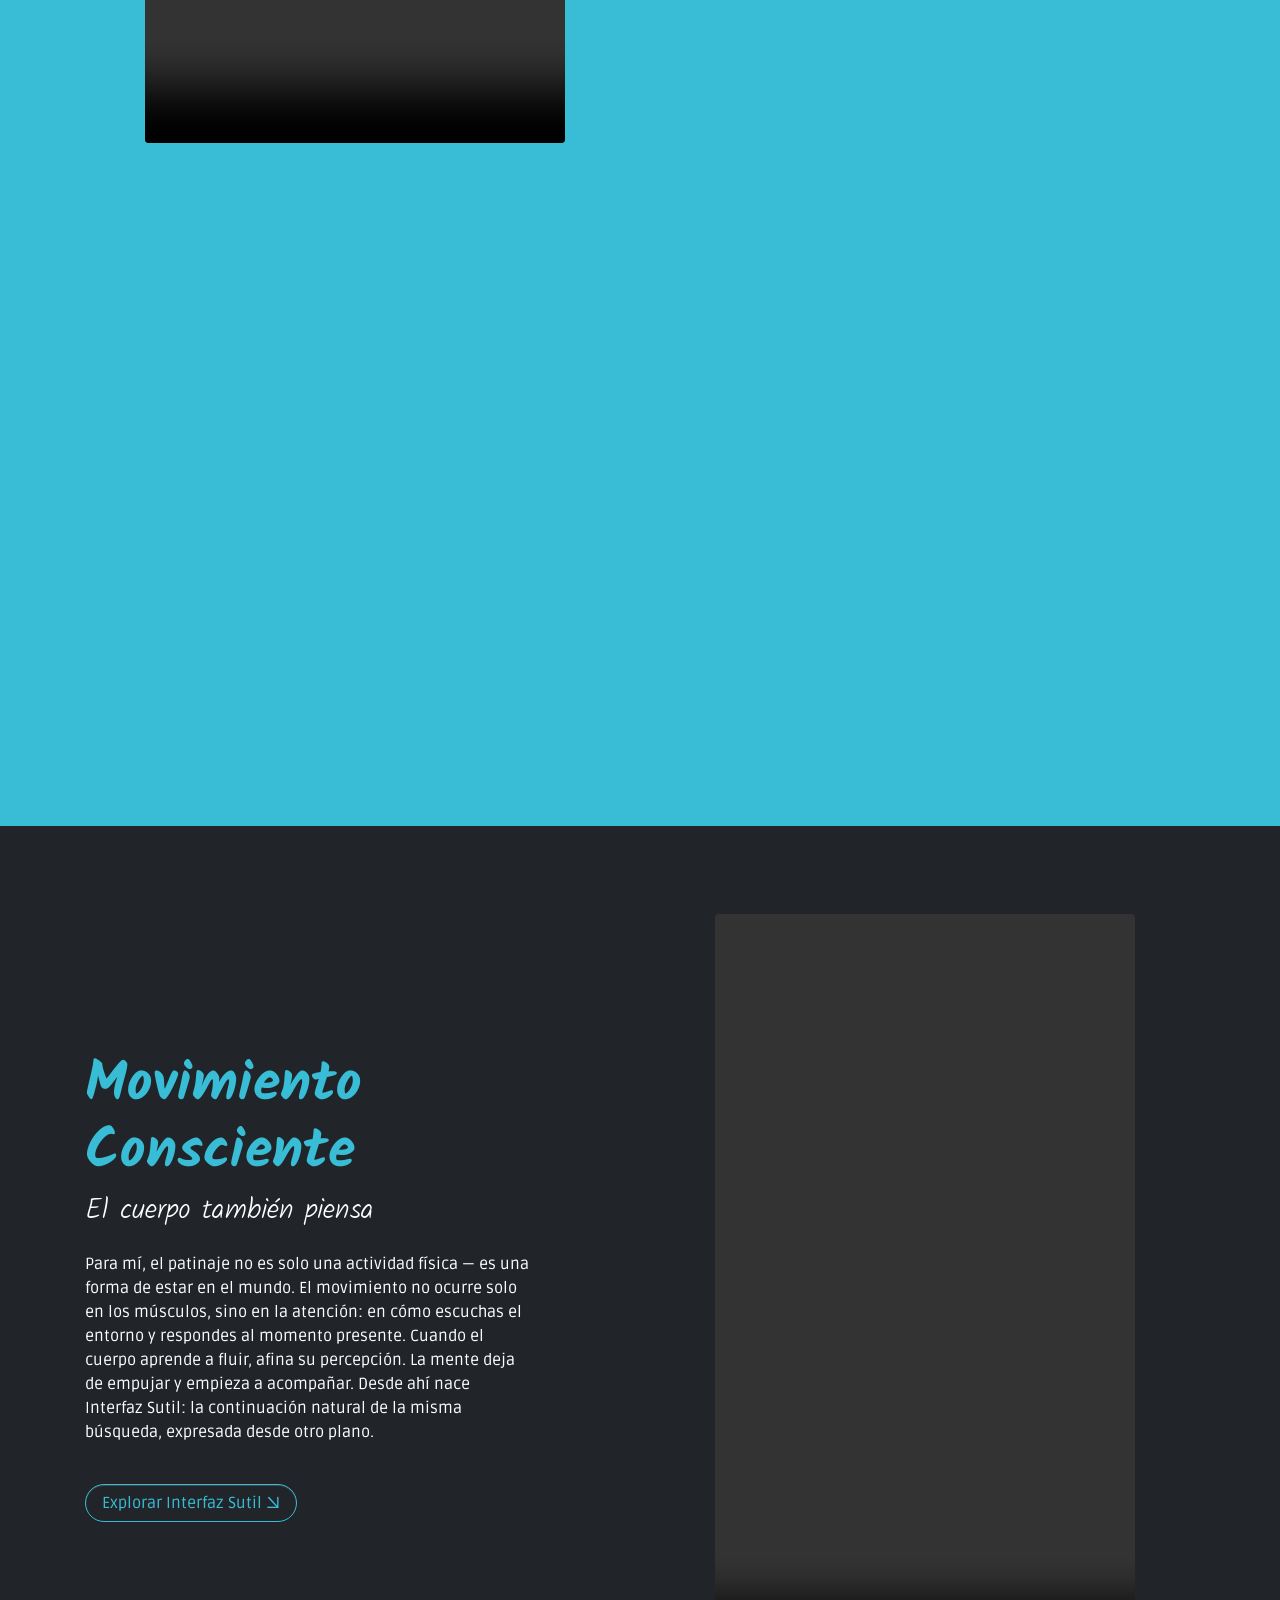
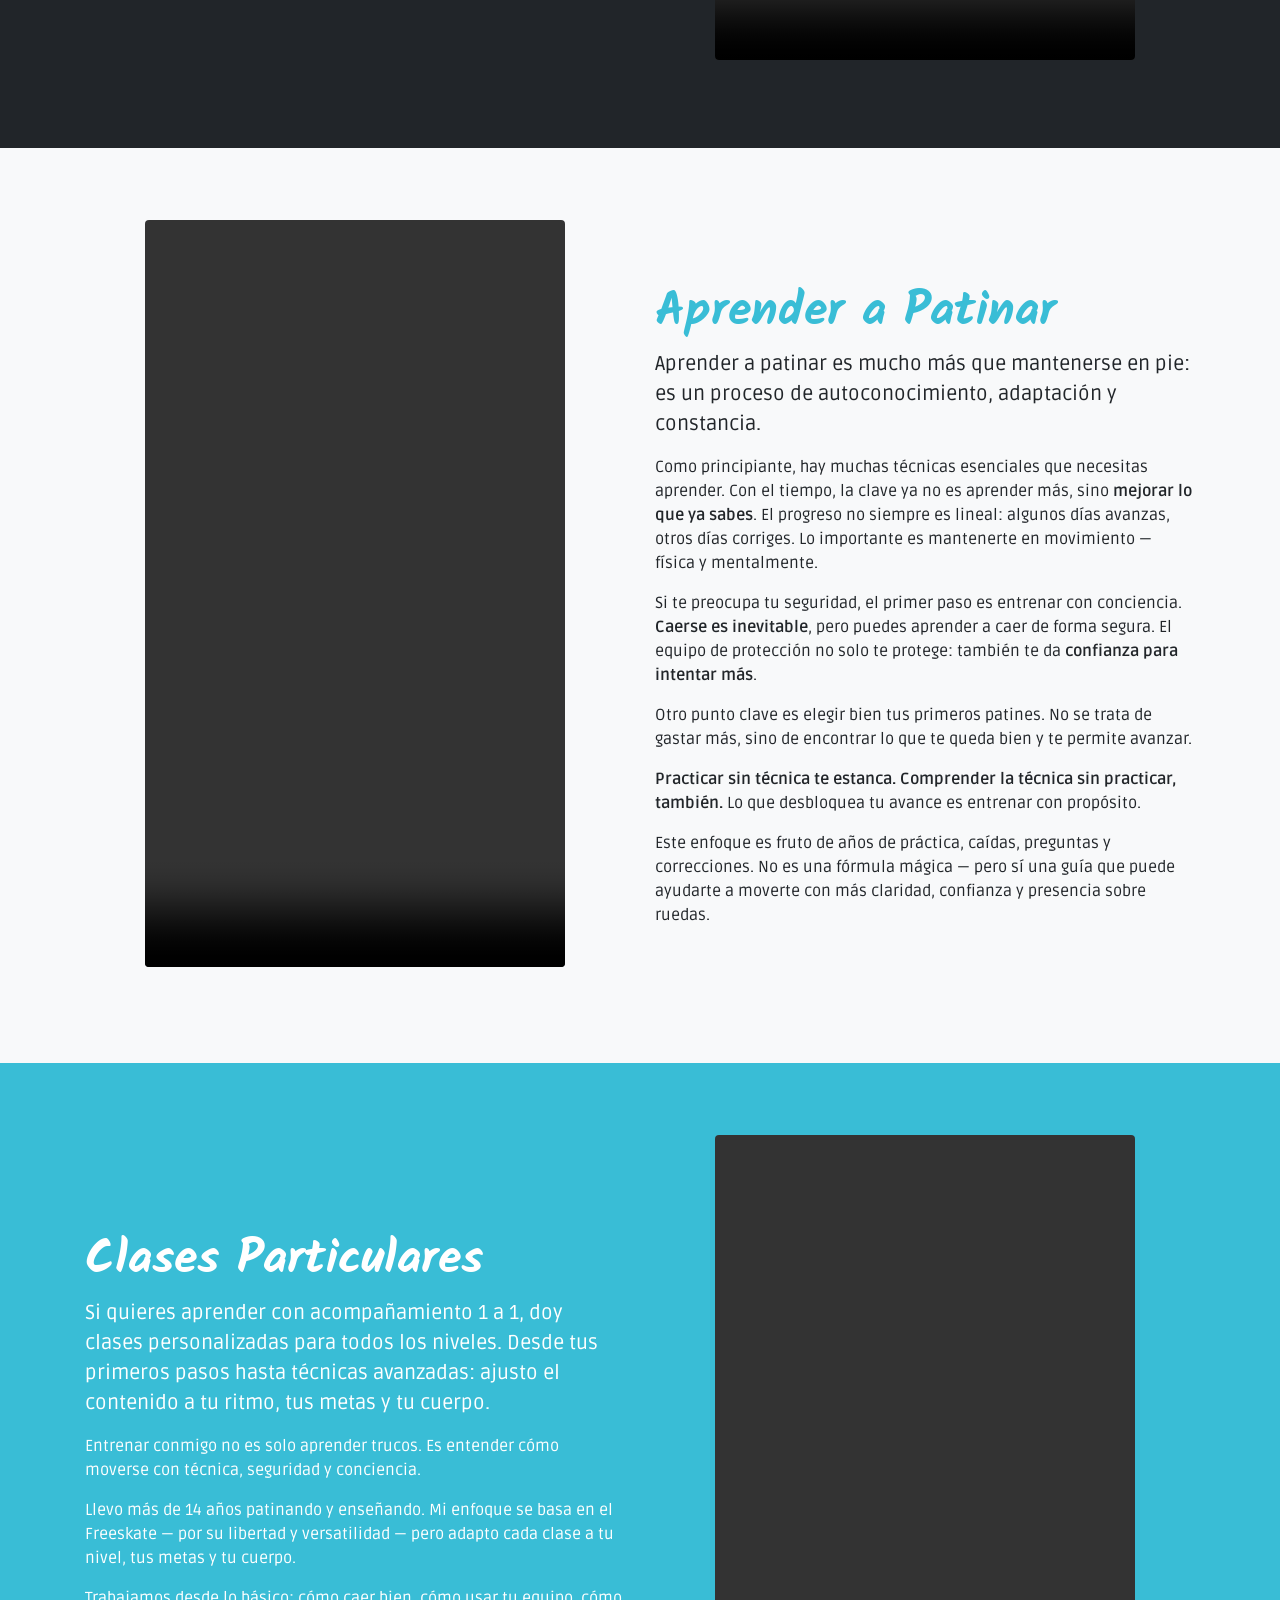
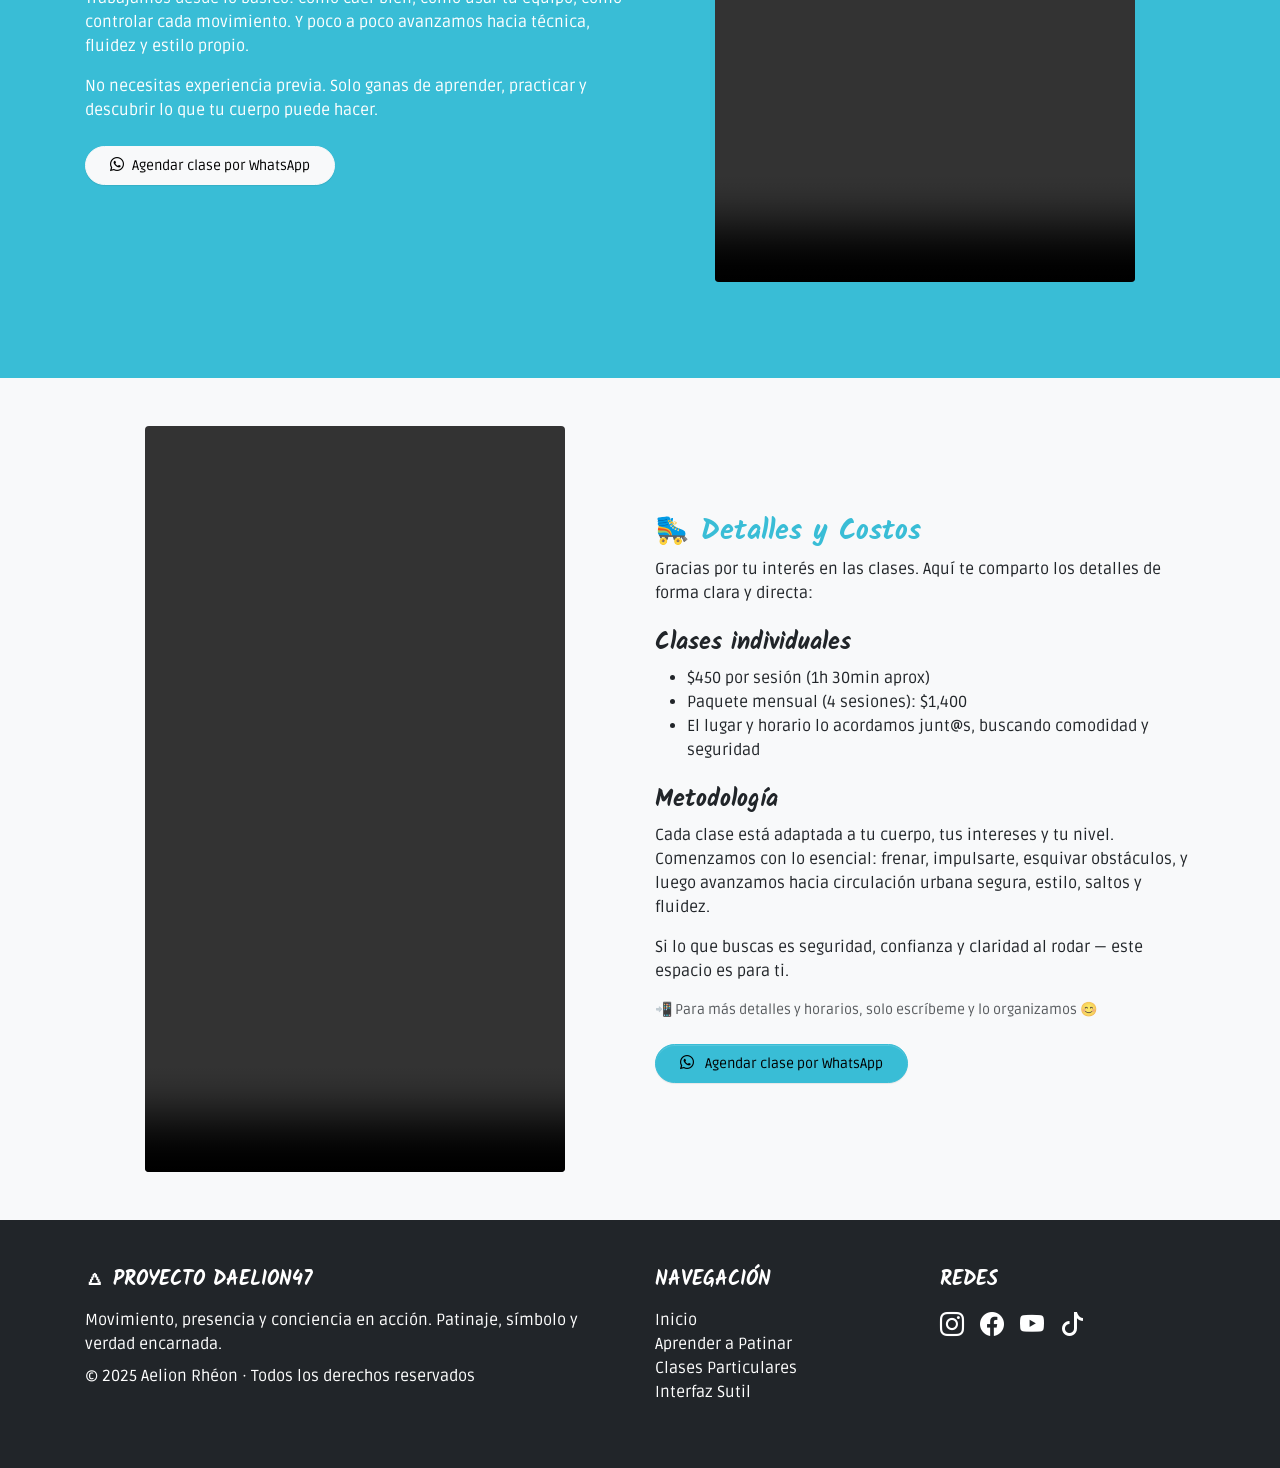
==== commit 64f5d3c0: "Optimize video loading: autoplay banner only, defer others until play" ====
--- a/index.html
+++ b/index.html
@@ -73,8 +73,11 @@
 <div class="row align-items-center">
 
 <div class="col-lg-6 mb-4 mb-lg-0 text-center">
-<video class="video-movimiento rounded"
-controls loop muted playsinline preload="metadata">
+<video class="video-movimiento rounded lazy-video"
+       controls
+       muted
+       playsinline
+       preload="none"
 <source src="/media/videos/comopatino.mp4" type="video/mp4">
 Tu navegador no soporta video HTML5.
 </video>
@@ -114,8 +117,11 @@
 <div class="row align-items-center">
 
 <div class="col-lg-6 ms-auto order-lg-2 py-3 text-center">
-<video class="video-movimiento rounded"
-controls loop muted playsinline preload="metadata">
+<video class="video-movimiento rounded lazy-video"
+       controls
+       muted
+       playsinline
+       preload="none"
 <source src="/media/videos/aelion-patinando.mp4" type="video/mp4">
 Tu navegador no soporta video HTML5.
 </video>
@@ -158,13 +164,11 @@
                     <div class="row align-items-center"> 
                         <!-- IMAGEN (izquierda en desktop) -->
                         <div class="col-lg-6 order-lg-1 text-center mb-4">
-<video
-  class="video-movimiento rounded"
-  controls
-  loop
-  muted
-  playsinline
-  preload="metadata"
+<video class="video-movimiento rounded lazy-video"
+       controls
+       muted
+       playsinline
+       preload="none"
 >
   <source src="/media/videos/aprender-a-patinar.mp4" type="video/mp4">
   Tu navegador no soporta video HTML5.
@@ -227,13 +231,11 @@
                         </div>
                         <!-- IMAGEN / VIDEO A LA DERECHA -->
                         <div class="col-lg-6 order-lg-2 text-center mb-4">
-<video
-  class="video-movimiento rounded"
-  controls
-  loop
-  muted
-  playsinline
-  preload="metadata"
+<video class="video-movimiento rounded lazy-video"
+       controls
+       muted
+       playsinline
+       preload="none"
 >
   <source src="/media/videos/progreso-bren-12meses.mp4" type="video/mp4">
   Tu navegador no soporta video HTML5.
@@ -249,14 +251,12 @@
 
       <!-- VIDEO IZQUIERDA -->
       <div class="col-lg-6 mb-4 mb-lg-0 text-center">
-     <video
-  class="video-movimiento rounded shadow w-100"
-  controls
-  loop
-  muted
-  playsinline
-  preload="metadata"
-  style="aspect-ratio: 9 / 16; object-fit: cover; max-height: 520px;"
+<video class="video-movimiento rounded lazy-video"
+       controls
+       muted
+       playsinline
+       preload="none"
+
 >
   <source src="/media/videos/video-maj.mp4" type="video/mp4">
   Tu navegador no soporta video HTML5.
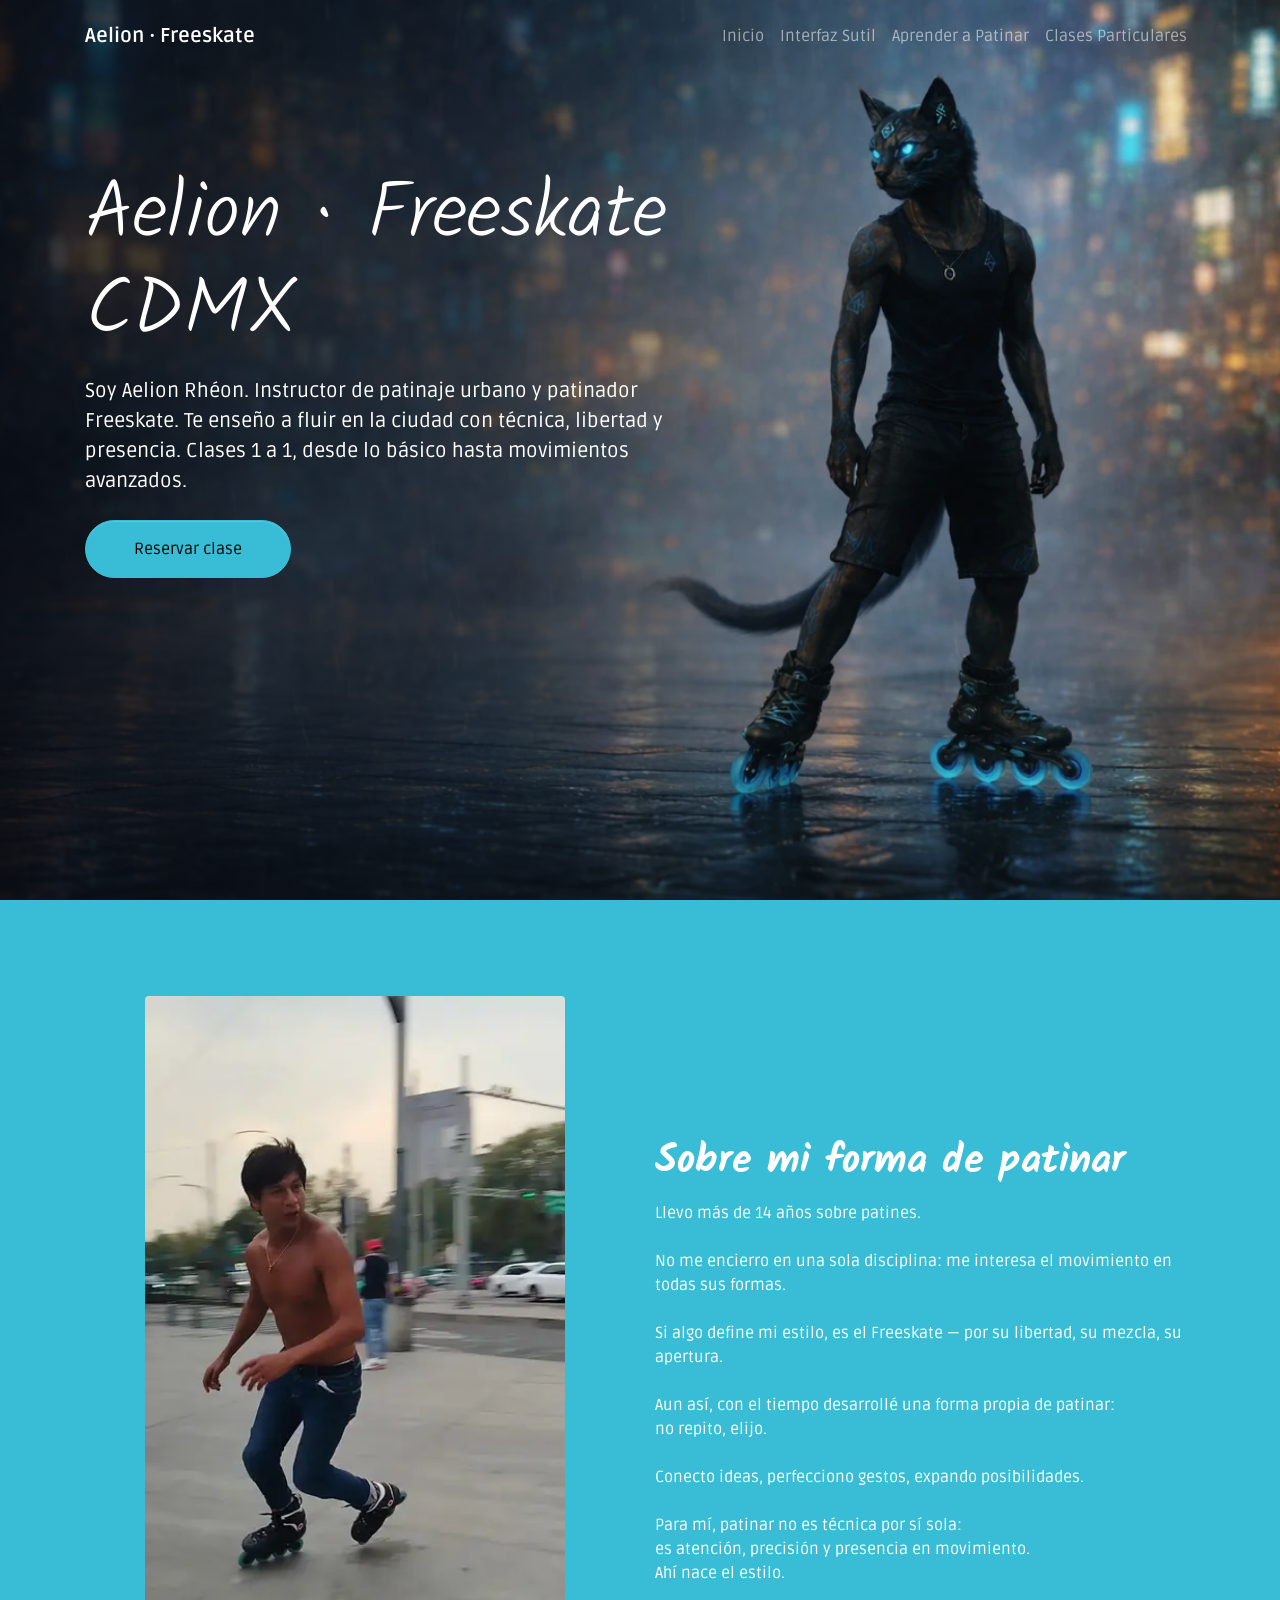
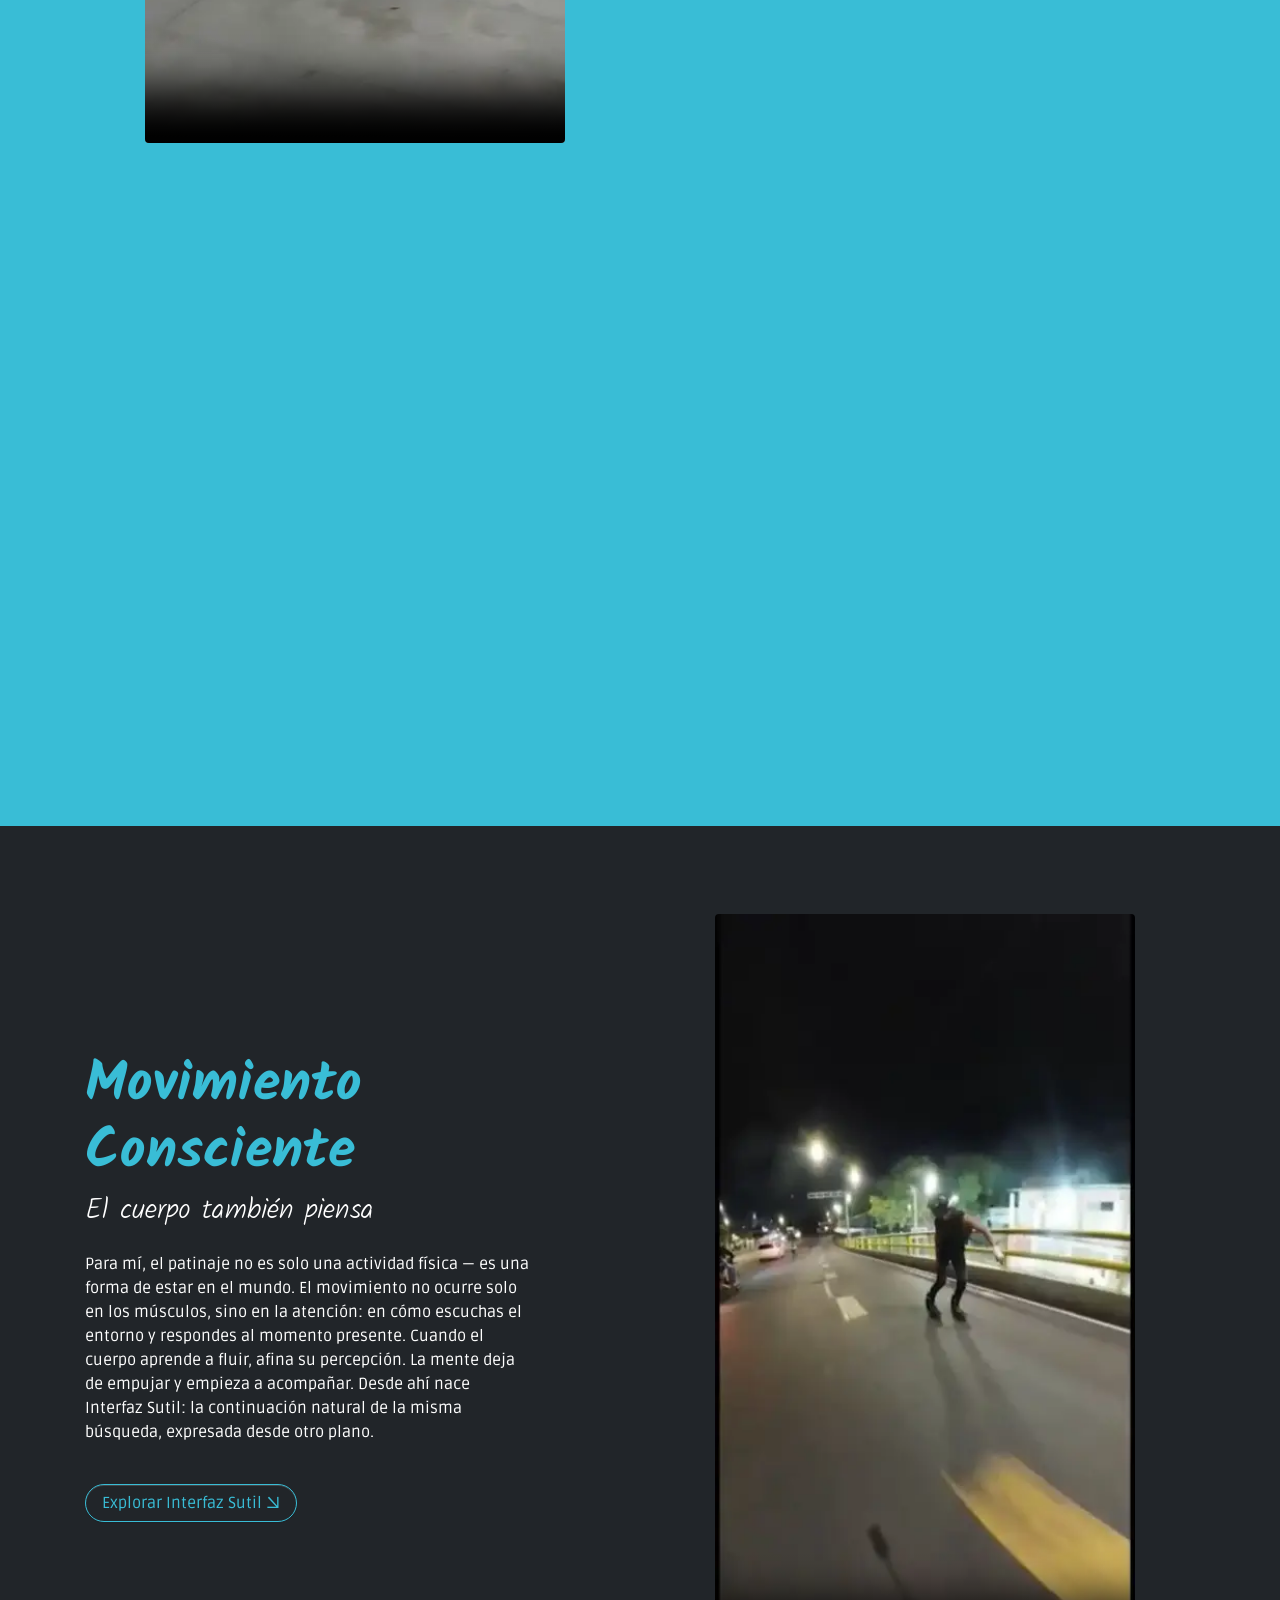
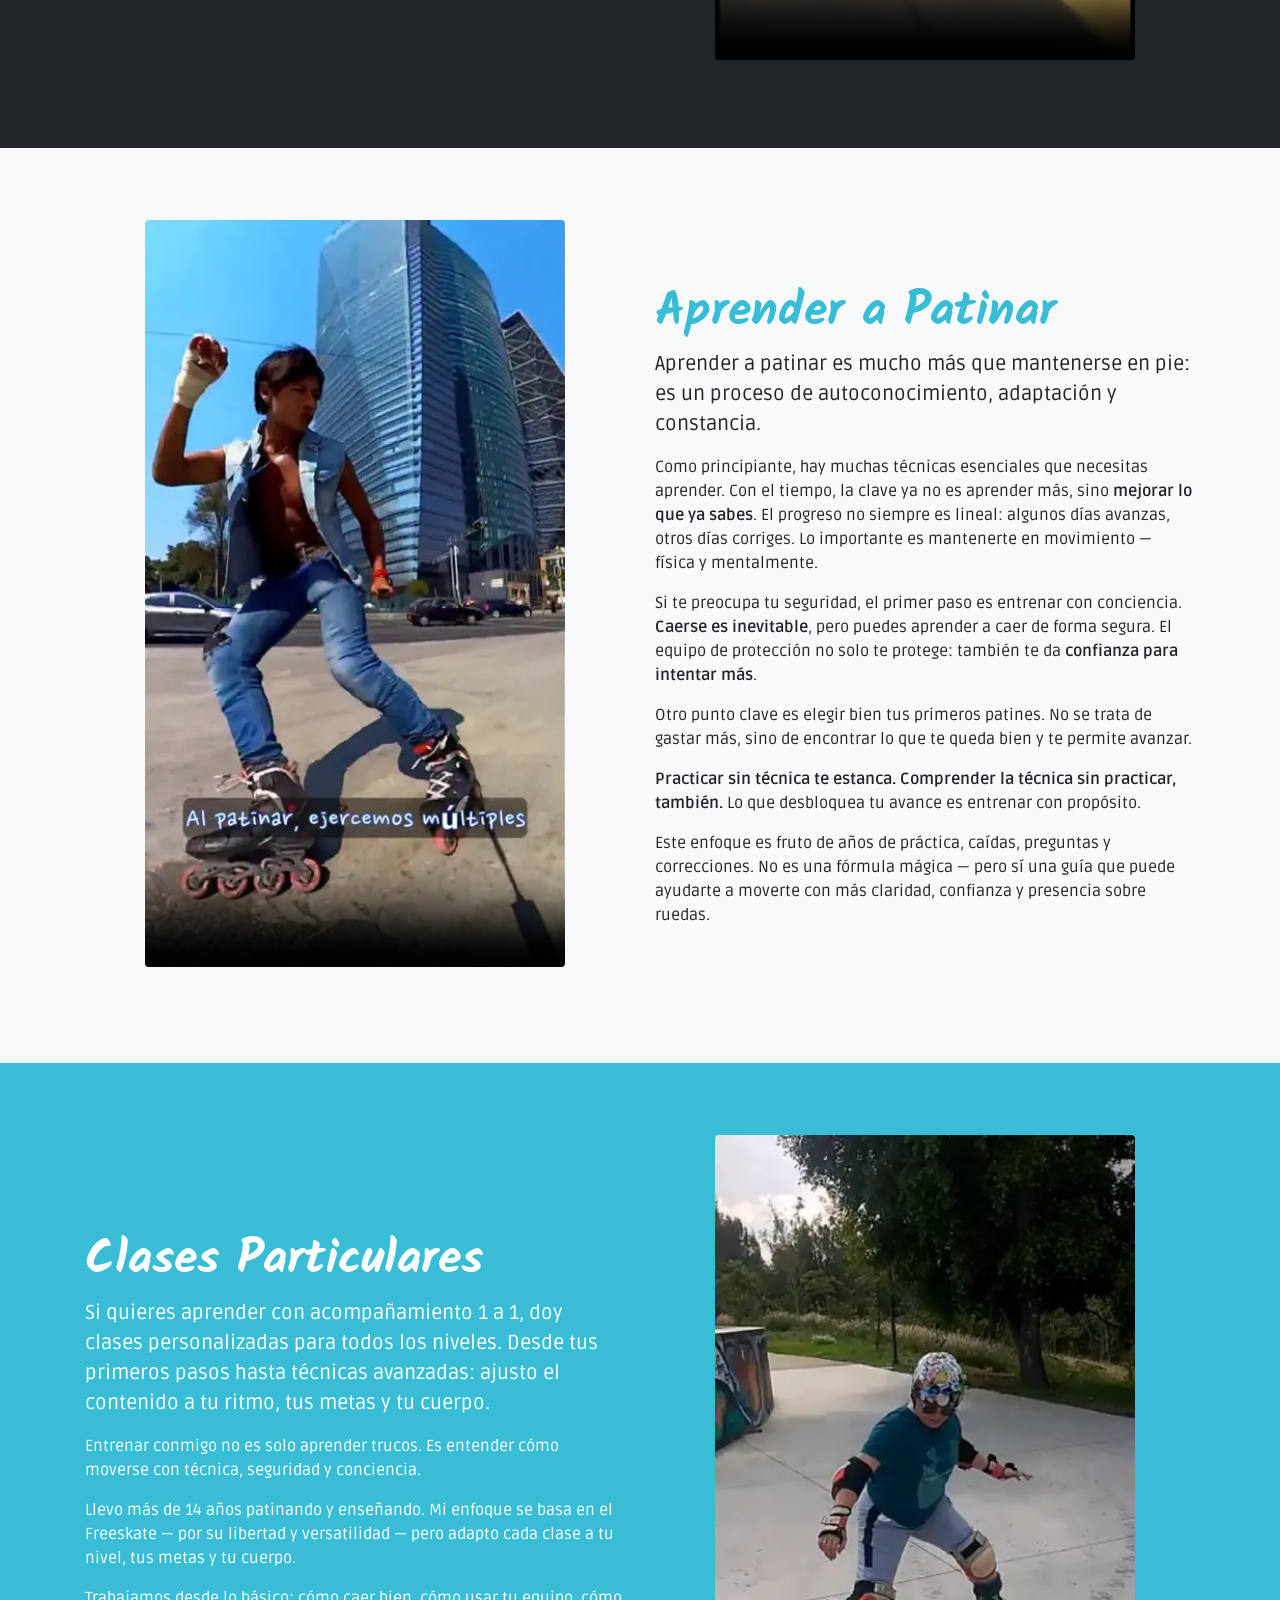
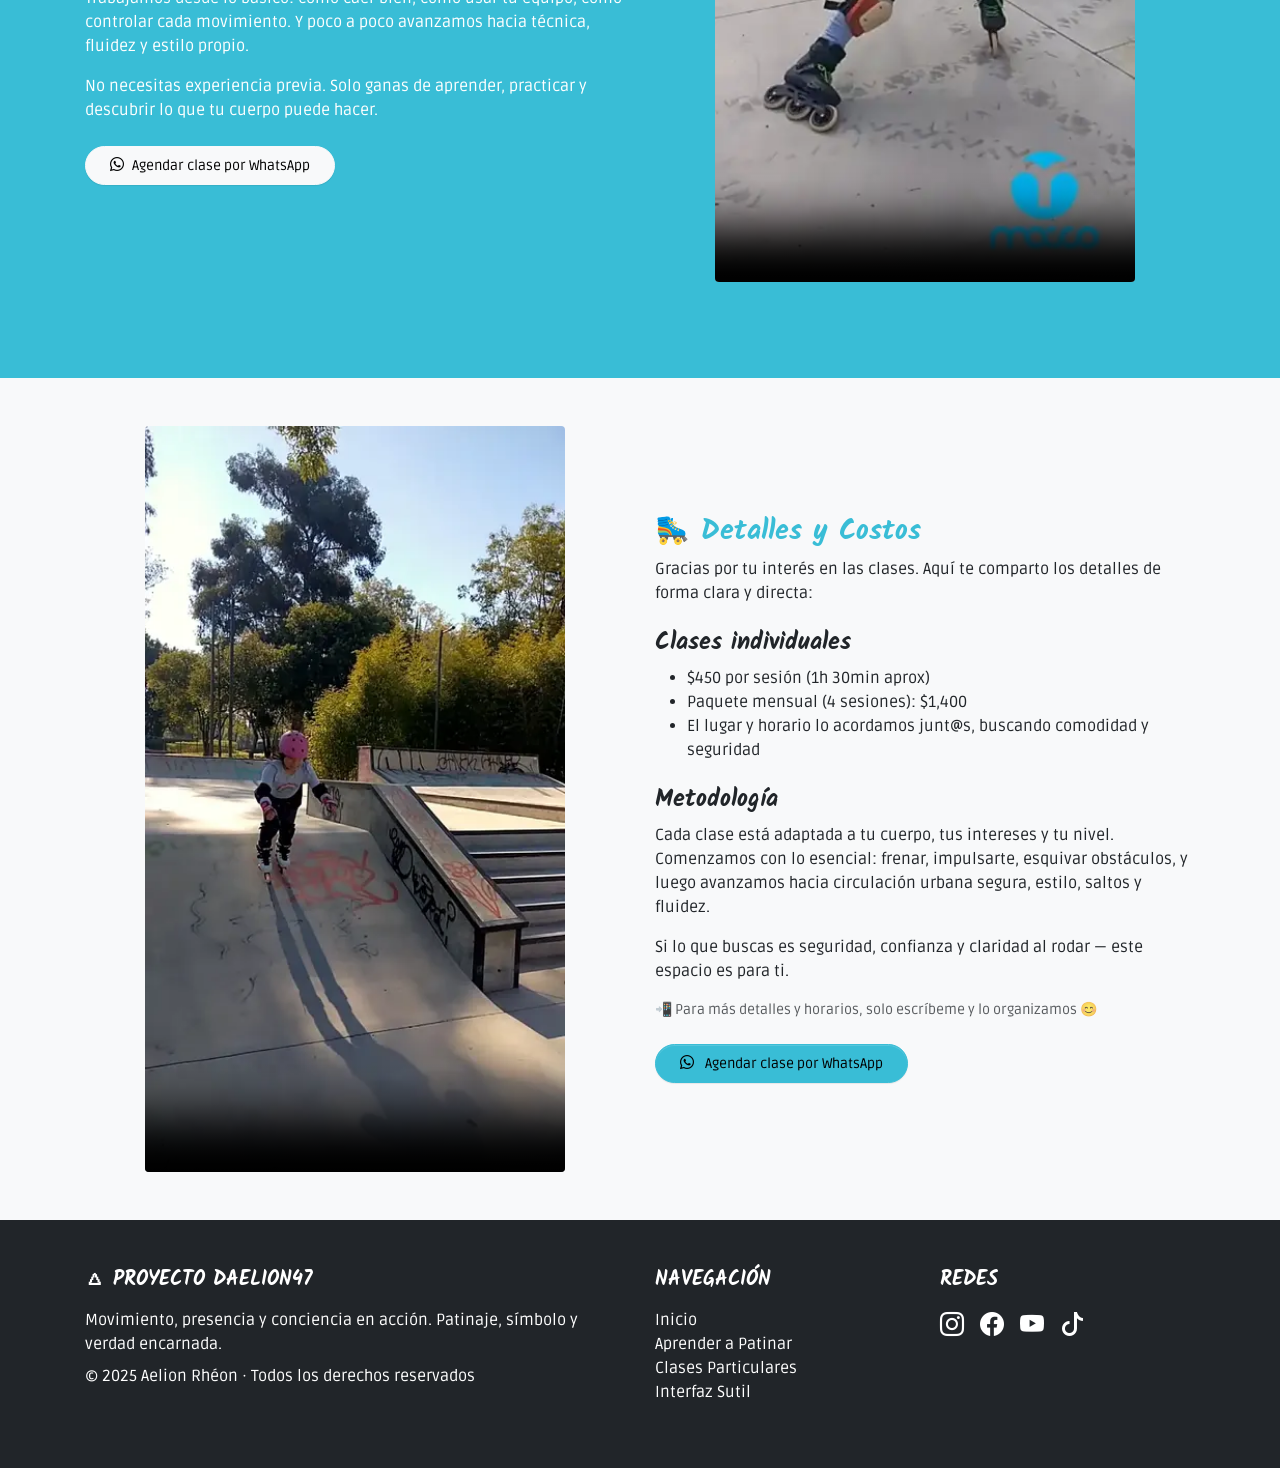
==== commit f7f64dfb: "Fix video structure, add webp posters and SEO context for skating classes CDMX" ====
--- a/index.html
+++ b/index.html
@@ -73,14 +73,19 @@
 <div class="row align-items-center">
 
 <div class="col-lg-6 mb-4 mb-lg-0 text-center">
-<video class="video-movimiento rounded lazy-video"
-       controls
-       muted
-       playsinline
-       preload="none"
-<source src="/media/videos/comopatino.mp4" type="video/mp4">
-Tu navegador no soporta video HTML5.
-</video>
+<video
+  class="video-movimiento rounded"
+  controls
+  muted
+  playsinline
+  preload="none"
+  poster="/media/videos/miniaturas-videos/como-patino.webp">
+
+  <source src="/media/videos/comopatino.mp4" type="video/mp4">
+  Tu navegador no soporta video HTML5.
+
+</video>
+
 </div>
 
 <div class="col-lg-6">
@@ -117,14 +122,19 @@
 <div class="row align-items-center">
 
 <div class="col-lg-6 ms-auto order-lg-2 py-3 text-center">
-<video class="video-movimiento rounded lazy-video"
-       controls
-       muted
-       playsinline
-       preload="none"
-<source src="/media/videos/aelion-patinando.mp4" type="video/mp4">
-Tu navegador no soporta video HTML5.
-</video>
+<video
+  class="video-movimiento rounded"
+  controls
+  muted
+  playsinline
+  preload="none"
+  poster="/media/videos/miniaturas-videos/aelion-patinando-mini.webp">
+
+  <source src="/media/videos/aelion-patinando.mp4" type="video/mp4">
+  Tu navegador no soporta video HTML5.
+
+</video>
+
 </div>
 
 <div class="col-lg-5 order-lg-1 py-3">
@@ -164,15 +174,19 @@
                     <div class="row align-items-center"> 
                         <!-- IMAGEN (izquierda en desktop) -->
                         <div class="col-lg-6 order-lg-1 text-center mb-4">
-<video class="video-movimiento rounded lazy-video"
-       controls
-       muted
-       playsinline
-       preload="none"
->
-  <source src="/media/videos/aprender-a-patinar.mp4" type="video/mp4">
-  Tu navegador no soporta video HTML5.
-</video>
+<video
+  class="video-movimiento rounded"
+  controls
+  muted
+  playsinline
+  preload="none"
+  poster="/media/videos/miniaturas-videos/APRENDERAPATINAR.webp">
+
+  <source src="/media/videos/aprender-a-patinar-2_web.mp4" type="video/mp4">
+  Tu navegador no soporta video HTML5.
+
+</video>
+
                         </div>
                         <!-- TEXTO (derecha en desktop) -->
                         <div class="col-lg-6 order-lg-2">
@@ -231,15 +245,19 @@
                         </div>
                         <!-- IMAGEN / VIDEO A LA DERECHA -->
                         <div class="col-lg-6 order-lg-2 text-center mb-4">
-<video class="video-movimiento rounded lazy-video"
-       controls
-       muted
-       playsinline
-       preload="none"
->
+<video
+  class="video-movimiento rounded"
+  controls
+  muted
+  playsinline
+  preload="none"
+  poster="/media/videos/miniaturas-videos/progreso-bren-12-meses.webp">
+
   <source src="/media/videos/progreso-bren-12meses.mp4" type="video/mp4">
   Tu navegador no soporta video HTML5.
-</video>
+
+</video>
+
                             <!-- Si en algún momento usas un video, reemplaza el <img> por un <video> o <iframe> -->
                         </div>
                     </div>
@@ -251,16 +269,19 @@
 
       <!-- VIDEO IZQUIERDA -->
       <div class="col-lg-6 mb-4 mb-lg-0 text-center">
-<video class="video-movimiento rounded lazy-video"
-       controls
-       muted
-       playsinline
-       preload="none"
-
->
+<video
+  class="video-movimiento rounded"
+  controls
+  muted
+  playsinline
+  preload="none"
+  poster="/media/videos/miniaturas-videos/video-maj.webp">
+
   <source src="/media/videos/video-maj.mp4" type="video/mp4">
   Tu navegador no soporta video HTML5.
-</video>
+
+</video>
+
       </div>
 
       <!-- TEXTO DERECHA -->
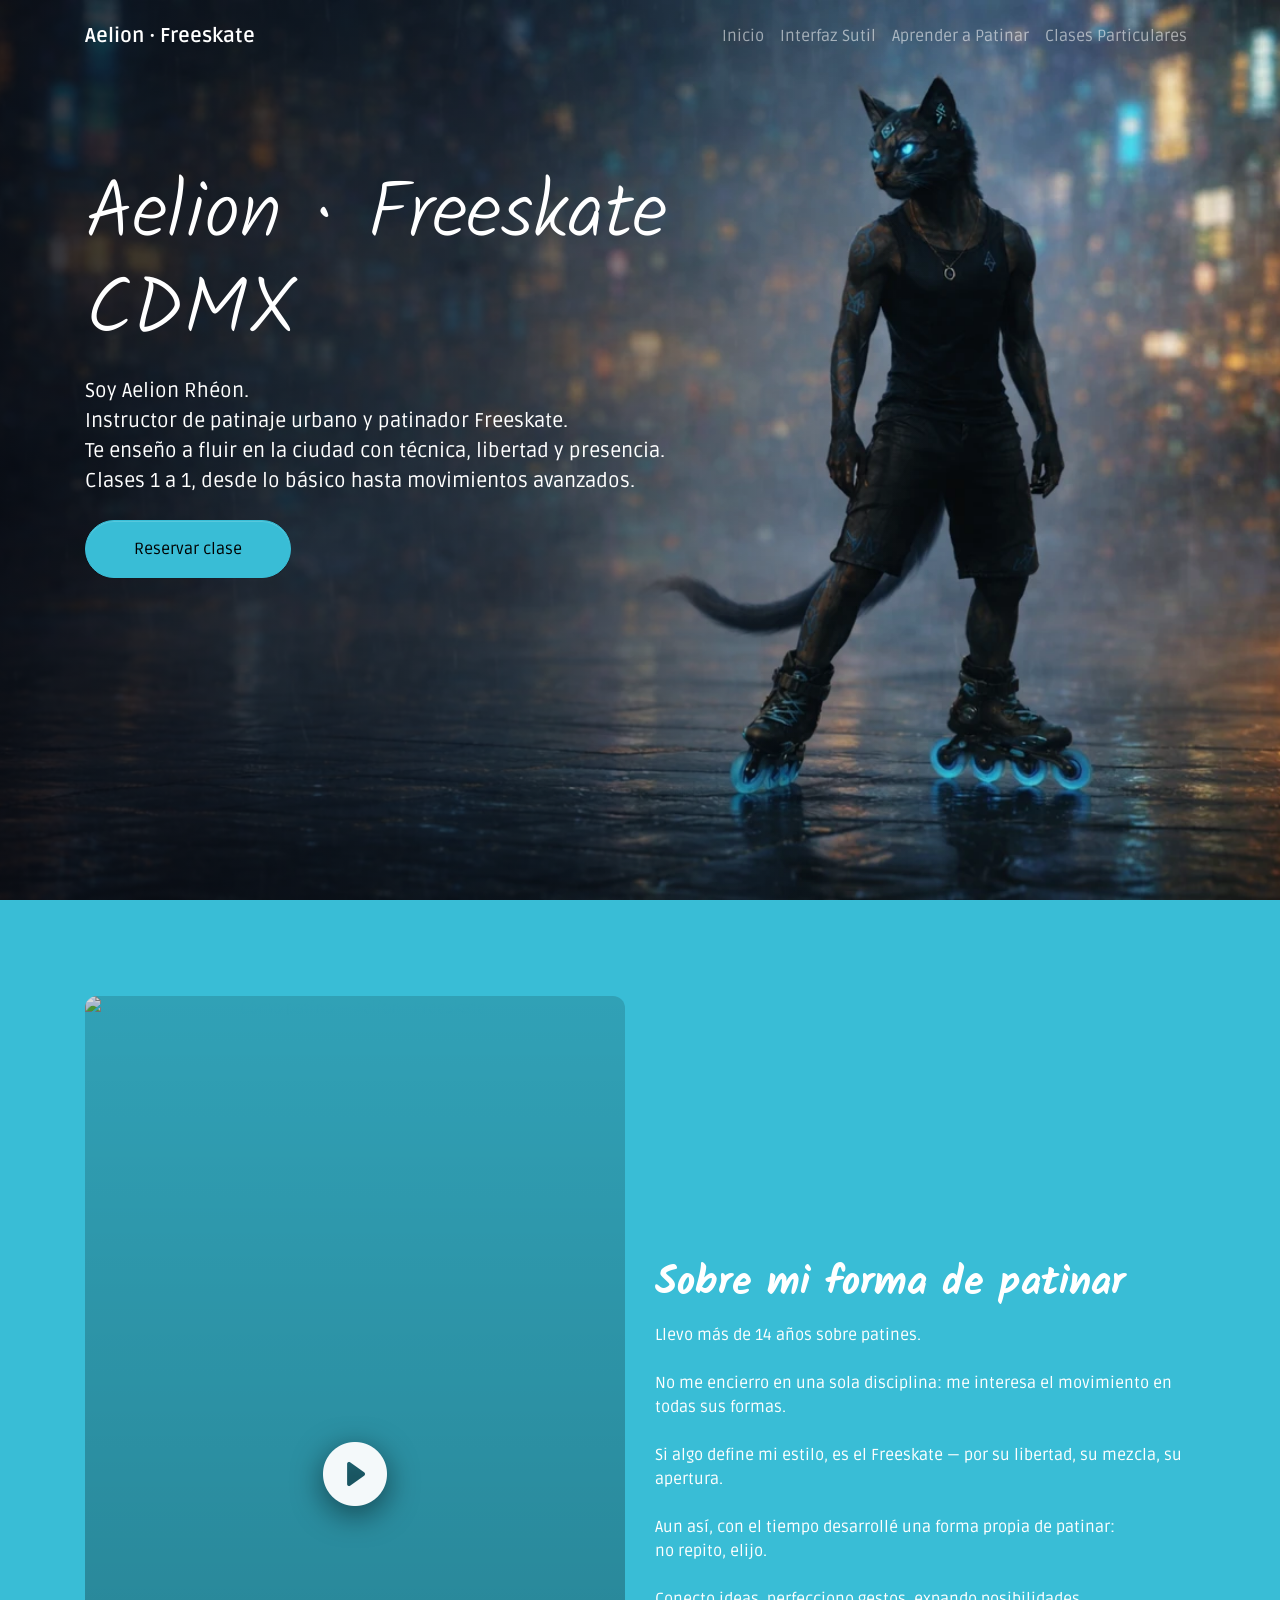
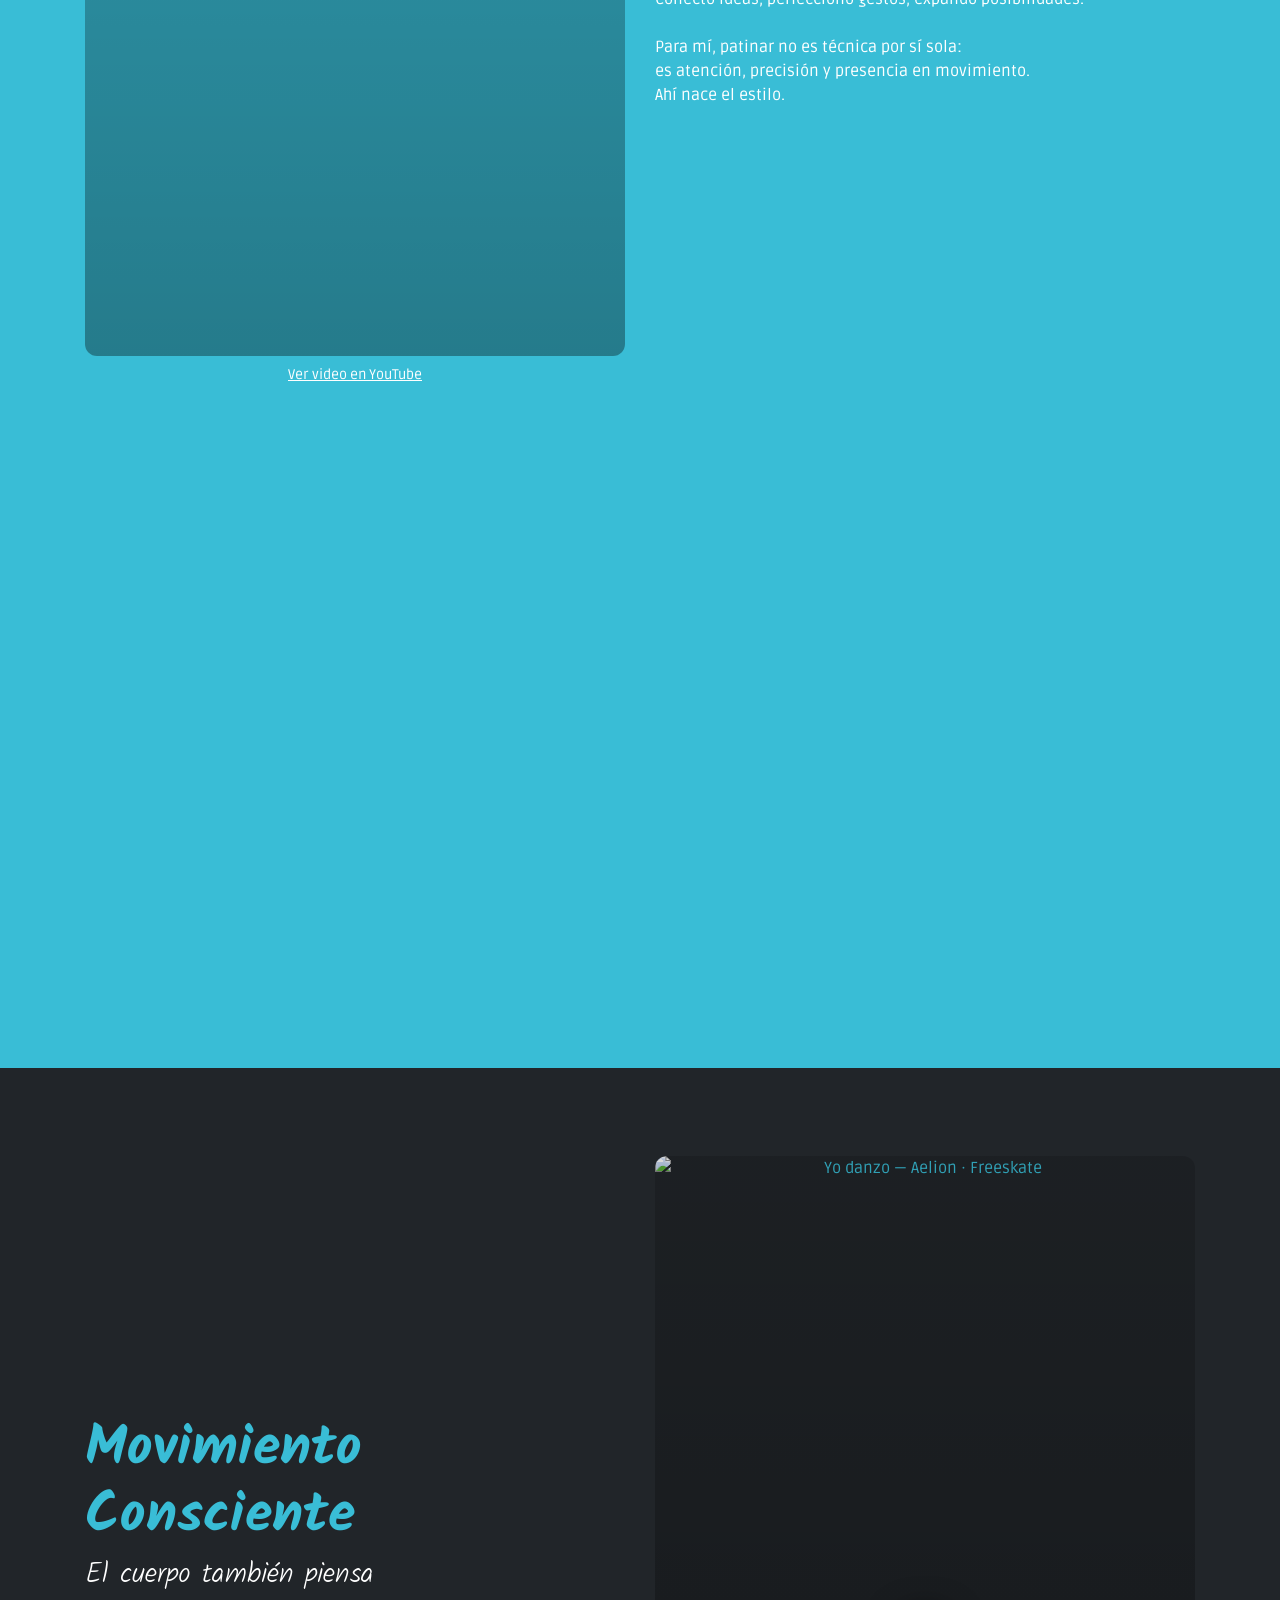
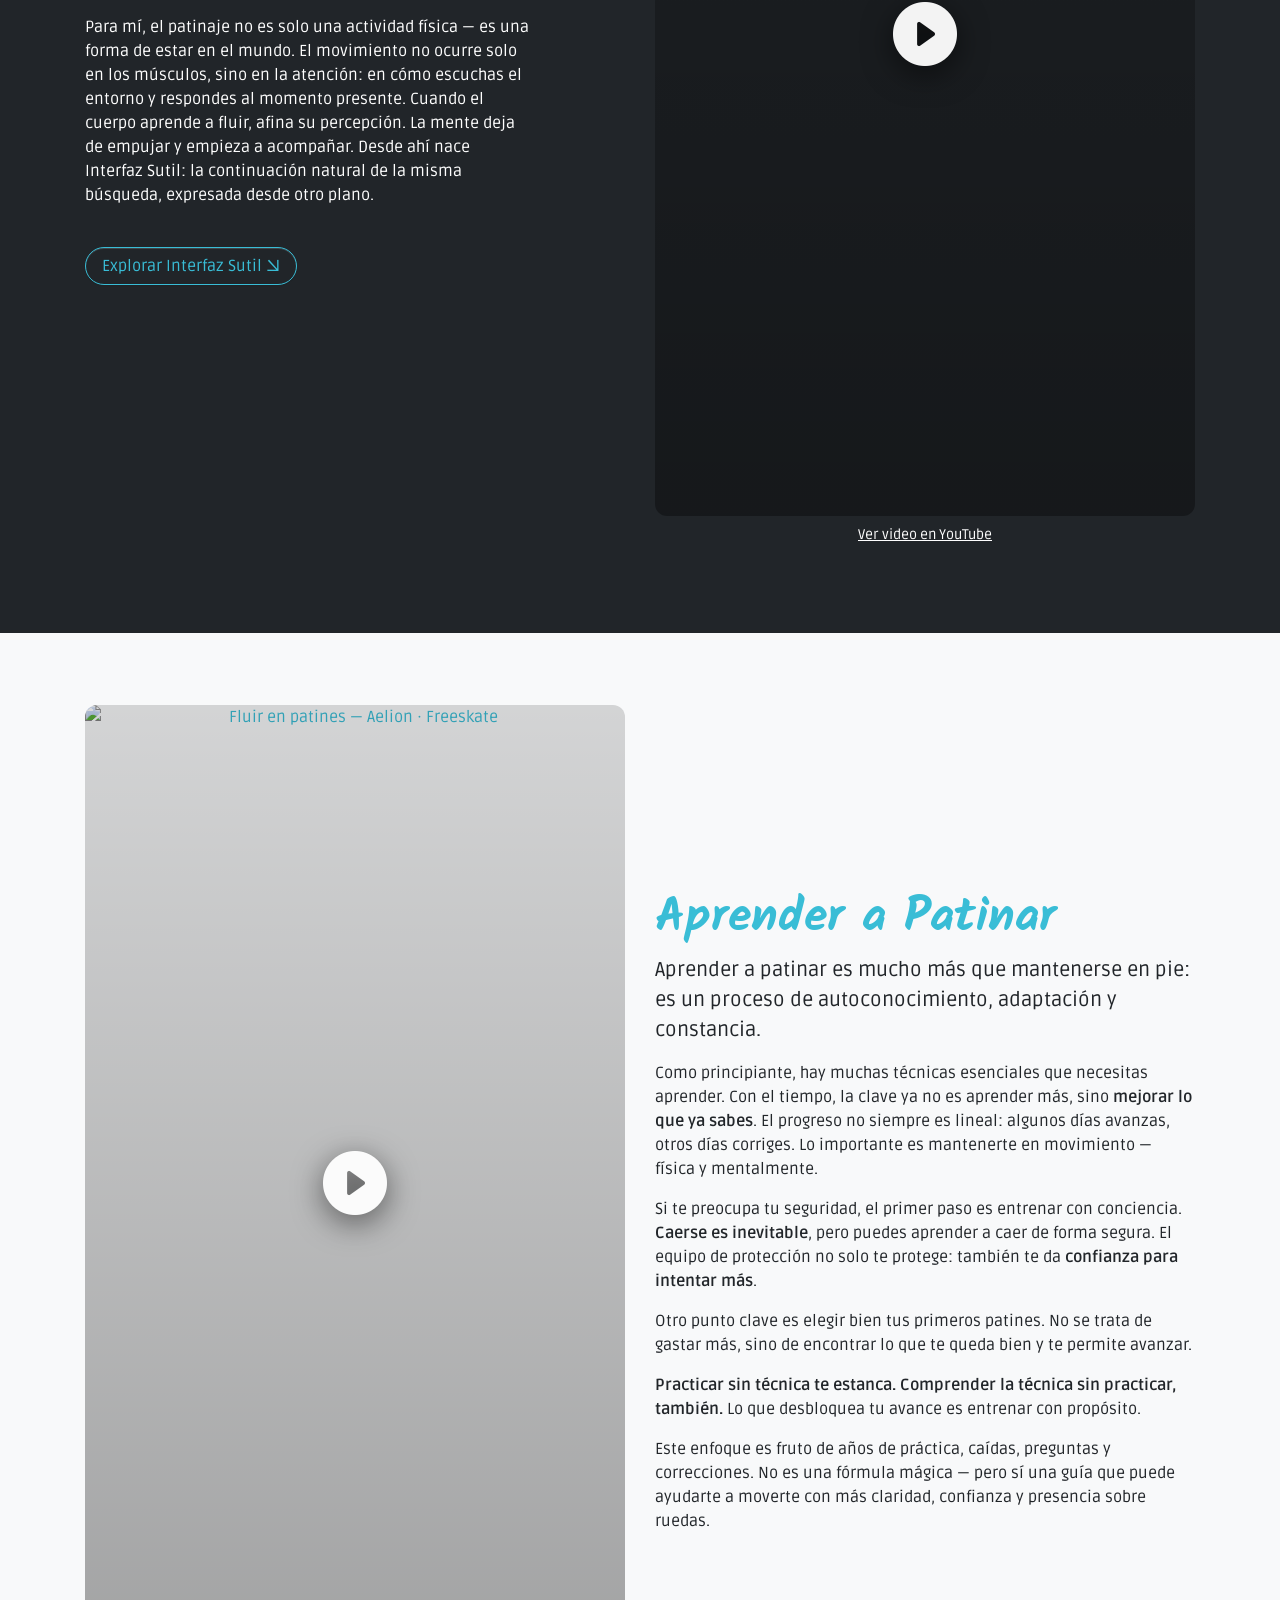
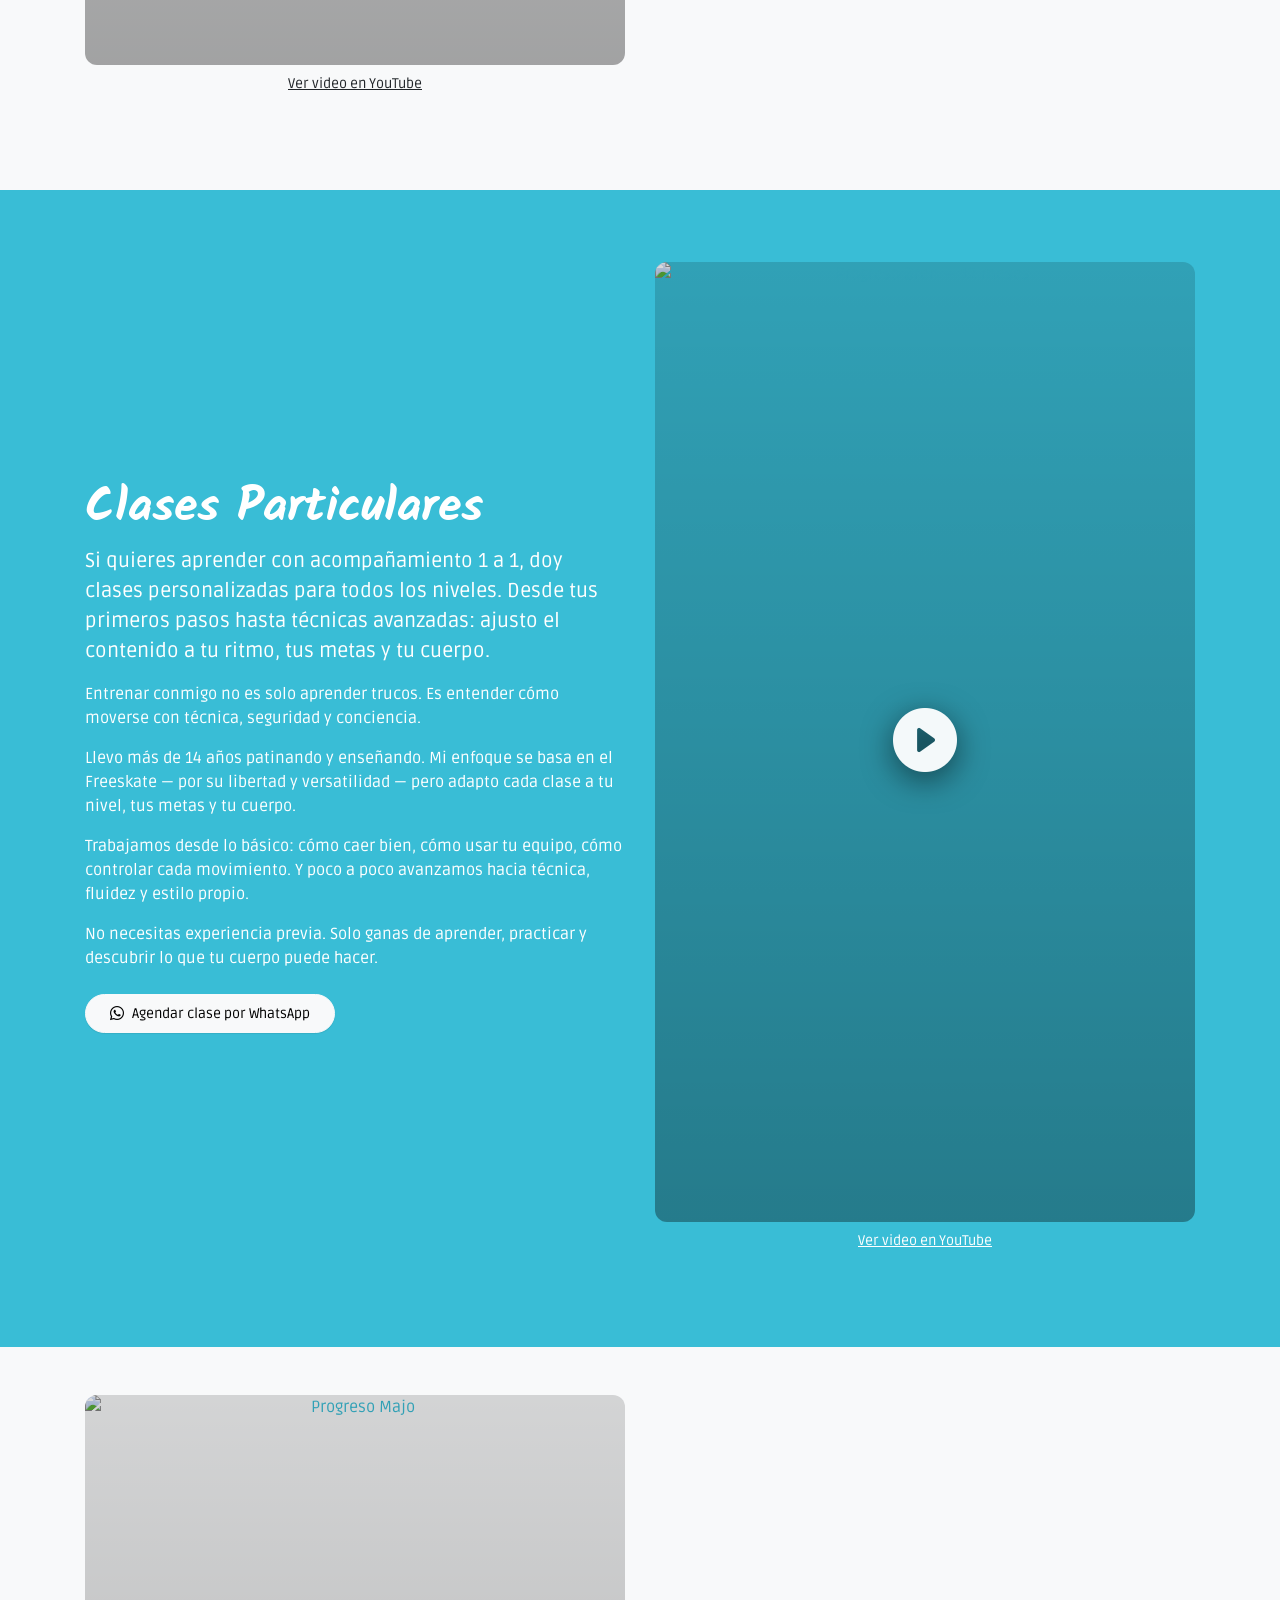
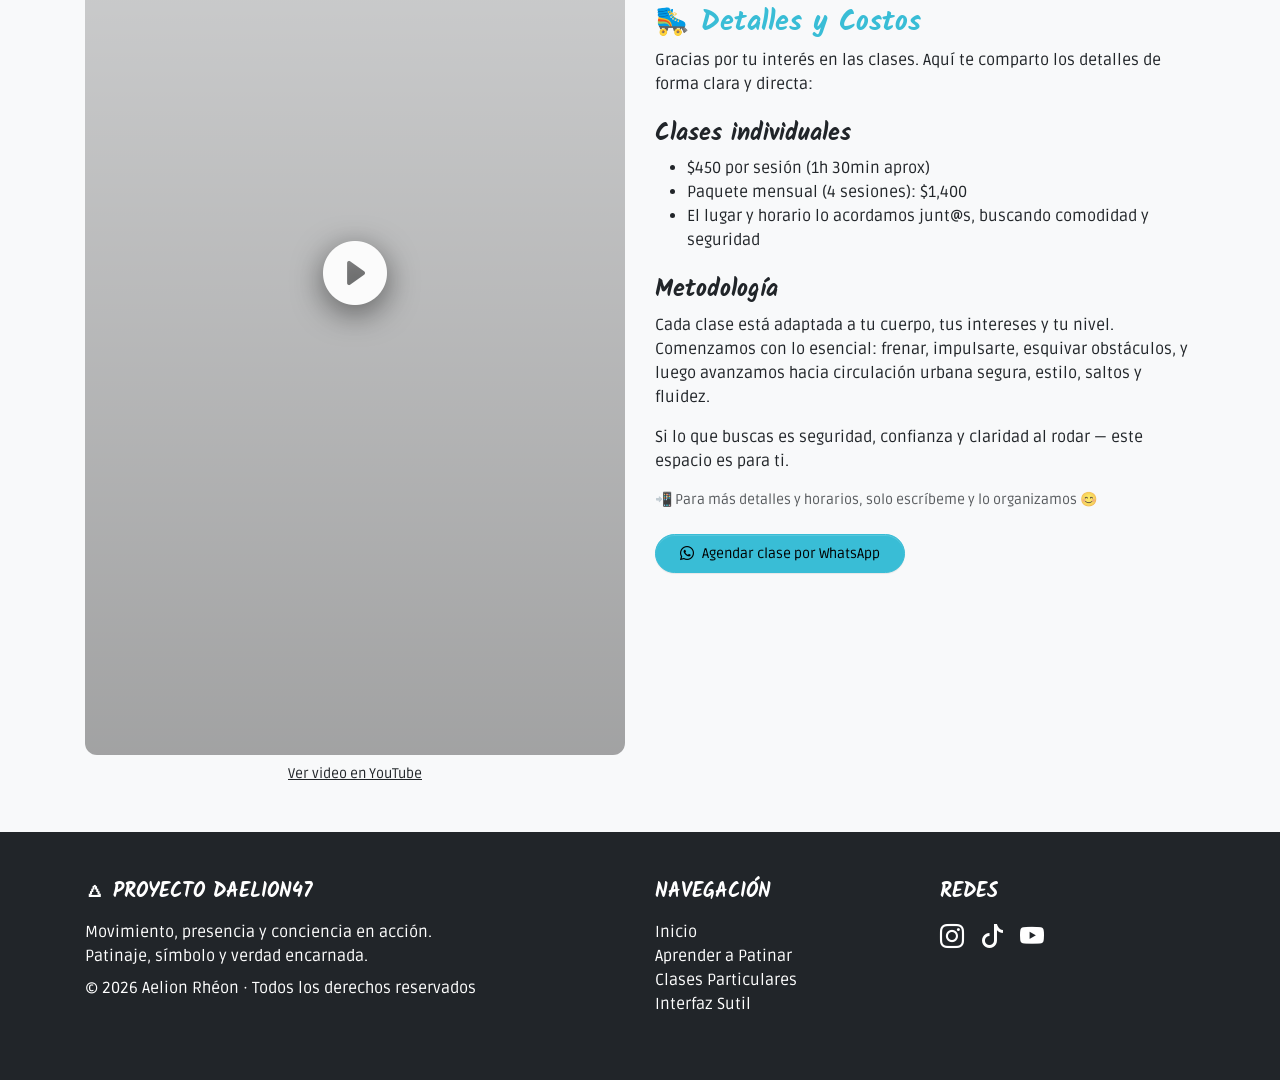
==== commit 1ff8abc5: "Update index.html actualización 2026" ====
--- a/index.html
+++ b/index.html
@@ -1,334 +1,242 @@
 <!DOCTYPE html>
 <html lang="es">
-<head>
-<meta charset="utf-8">
-<meta name="viewport" content="width=device-width, initial-scale=1">
-
-<title>Clases de patinaje en línea en CDMX | Aelion · Freeskate</title>
-<meta name="description" content="Clases de patinaje en línea en CDMX con Aelion. Aprende freeskate y patinaje urbano con clases personalizadas, seguras y adaptadas a tu nivel.">
-
-<meta property="og:type" content="website">
-<meta property="og:url" content="https://daelion47.org/freeskate/">
-<meta property="og:title" content="Aelion · Freeskate CDMX — Clases de patinaje en línea">
-<meta property="og:description" content="Clases de patinaje en línea en CDMX. Freeskate, patinaje urbano y roller freestyle con clases personalizadas, seguras y conscientes.">
-<meta property="og:image" content="https://daelion47.org/media/img/og-freeskate.webp">
-<meta property="og:image" content="https://daelion47.org/media/img/og-freeskate.jpg">
-<meta property="og:image:width" content="1200">
-<meta property="og:image:height" content="630">
-
-<meta name="twitter:card" content="summary_large_image">
-<meta name="twitter:title" content="Aelion · Freeskate CDMX">
-<meta name="twitter:description" content="Clases de patinaje en línea en CDMX. Freeskate y patinaje urbano con acompañamiento personalizado.">
-<meta name="twitter:image" content="https://daelion47.org/media/img/og-freeskate.webp">
-
-<link href="bootstrap_theme/bootstrap.css" rel="stylesheet">
-<link rel="stylesheet" href="blocks.css">
-<link href="style.css" rel="stylesheet">
-<link rel="stylesheet" href="https://cdn.jsdelivr.net/npm/bootstrap-icons@1.10.5/font/bootstrap-icons.css">
-</head>
-
-<body>
-<main>
-
-<section class="hero-block pb-5 position-relative poster text-secondary" id="inicio">
-<nav class="navbar navbar-dark navbar-expand-lg pb-3 pt-3 shadow-none">
-<div class="container">
-<a class="navbar-brand fw-bold" href="#inicio">Aelion · Freeskate</a>
-
-<button class="navbar-toggler rounded-3" type="button" data-bs-toggle="collapse" data-bs-target="#navbarNav">
-<span class="navbar-toggler-icon"></span>
-</button>
-
-<div class="collapse navbar-collapse" id="navbarNav">
-<ul class="ms-auto navbar-nav">
-<li class="nav-item"><a class="nav-link" href="#inicio">Inicio</a></li>
-<li class="nav-item"><a class="nav-link" href="https://daelion47.org" target="_blank">Interfaz Sutil</a></li>
-<li class="nav-item"><a class="nav-link" href="#aprender">Aprender a Patinar</a></li>
-<li class="nav-item"><a class="nav-link" href="#clases">Clases Particulares</a></li>
-</ul>
-</div>
-</div>
-</nav>
-
-<div class="container pb-5 pt-5">
-<div class="row">
-<div class="col-8 col-md-7 col-xxl-6 pt-5">
-<h1 class="display-1 mb-3 text-white">Aelion · Freeskate CDMX</h1>
-
-<p class="lead mb-4 pe-sm-5 text-white">
-Soy <strong>Aelion Rhéon</strong>.  
-Instructor de patinaje urbano y patinador Freeskate.  
-Te enseño a fluir en la ciudad con técnica, libertad y presencia.  
-Clases 1 a 1, desde lo básico hasta movimientos avanzados.
-</p>
-
-<a href="#clases" class="btn btn-primary pb-3 pe-5 ps-5 pt-3">Reservar clase</a>
-</div>
-</div>
-</div>
-</section>
-
-<section class="bg-primary pb-5 pt-5 text-white">
-<div class="container pb-5 pt-5">
-<div class="row align-items-center">
-
-<div class="col-lg-6 mb-4 mb-lg-0 text-center">
-<video
-  class="video-movimiento rounded"
-  controls
-  muted
-  playsinline
-  preload="none"
-  poster="/media/videos/miniaturas-videos/como-patino.webp">
-
-  <source src="/media/videos/comopatino.mp4" type="video/mp4">
-  Tu navegador no soporta video HTML5.
-
-</video>
-
-</div>
-
-<div class="col-lg-6">
-<h2 class="fw-bold h1 mb-3">Sobre mi forma de patinar</h2>
-<p class="fw-light">
-Llevo más de 14 años sobre patines.<br><br>
-No me encierro en una sola disciplina: me interesa el movimiento en todas sus formas.<br><br>
-Si algo define mi estilo, es el Freeskate — por su libertad, su mezcla, su apertura.<br><br>
-Aun así, con el tiempo desarrollé una forma propia de patinar:<br>
-no repito, elijo.<br><br>
-Conecto ideas, perfecciono gestos, expando posibilidades.<br><br>
-Para mí, patinar no es técnica por sí sola:<br>
-es atención, precisión y presencia en movimiento.<br>
-Ahí nace el estilo.
-</p>
-</div>
-
-</div>
-</div>
-</section>
-
-<section id="gif-horizontal" class="bg-primary pt-0 pb-0">
-<div class="container-fluid px-0">
-<div class="row gx-0">
-<video class="w-100" style="max-height:587px;object-fit:cover;" autoplay loop muted playsinline>
-<source src="/media/videos/Video-banner.mp4" type="video/mp4">
-</video>
-</div>
-</div>
-</section>
-
-<section class="bg-dark pb-5 pt-5 text-center text-lg-start">
-<div class="container pb-4 pt-4">
-<div class="row align-items-center">
-
-<div class="col-lg-6 ms-auto order-lg-2 py-3 text-center">
-<video
-  class="video-movimiento rounded"
-  controls
-  muted
-  playsinline
-  preload="none"
-  poster="/media/videos/miniaturas-videos/aelion-patinando-mini.webp">
-
-  <source src="/media/videos/aelion-patinando.mp4" type="video/mp4">
-  Tu navegador no soporta video HTML5.
-
-</video>
-
-</div>
-
-<div class="col-lg-5 order-lg-1 py-3">
-<h2 class="display-4 fw-bold text-primary">Movimiento Consciente</h2>
-<h3 class="fw-light mb-4 text-white">El cuerpo también piensa</h3>
-<p class="mb-4 text-white">
-          Para mí, el patinaje no es solo una actividad física —
-es una forma de estar en el mundo.
-
-El movimiento no ocurre solo en los músculos,
-sino en la atención:
-en cómo escuchas el entorno
-y respondes al momento presente.
-
-Cuando el cuerpo aprende a fluir,
-afina su percepción.
-La mente deja de empujar
-y empieza a acompañar.
-
-Desde ahí nace Interfaz Sutil:
-la continuación natural
-de la misma búsqueda,
-expresada desde otro plano. </p>
-<a href="https://daelion47.org"
-   class="btn btn-outline-primary mt-3"
-   target="_blank" rel="noopener">
-  Explorar Interfaz Sutil →
-</a>
-
-</div>
-
-</div>
-</div>
-</section>
-<section id="aprender" class="bg-light pb-5 pt-5 text-center text-lg-start"> 
-                <div class="container pb-4 pt-4"> 
-                    <div class="row align-items-center"> 
-                        <!-- IMAGEN (izquierda en desktop) -->
+    <head>
+        <meta charset="utf-8"/>
+        <meta name="viewport" content="width=device-width, initial-scale=1"/>
+        <title>Clases de patinaje en línea en CDMX | Aelion · Freeskate</title>
+        <meta name="description" content="Clases de patinaje en línea en CDMX con Aelion. Aprende freeskate y patinaje urbano con clases personalizadas, seguras y adaptadas a tu nivel."/>
+        <!-- Open Graph -->
+        <meta property="og:type" content="website"/>
+        <meta property="og:url" content="https://daelion47.org/freeskate/"/>
+        <meta property="og:title" content="Aelion · Freeskate CDMX — Clases de patinaje en línea"/>
+        <meta property="og:description" content="Clases de patinaje en línea en CDMX. Freeskate, patinaje urbano y roller freestyle con clases personalizadas, seguras y conscientes."/>
+        <meta property="og:image" content="https://daelion47.org/media/img/og-freeskate.webp"/>
+        <meta property="og:image" content="https://daelion47.org/media/img/og-freeskate.jpg"/>
+        <meta property="og:image:width" content="1200"/>
+        <meta property="og:image:height" content="630"/>
+        <!-- Twitter -->
+        <meta name="twitter:card" content="summary_large_image"/>
+        <meta name="twitter:title" content="Aelion · Freeskate CDMX"/>
+        <meta name="twitter:description" content="Clases de patinaje en línea en CDMX. Freeskate y patinaje urbano con acompañamiento personalizado."/>
+        <meta name="twitter:image" content="https://daelion47.org/media/img/og-freeskate.webp"/>
+        <!-- CSS -->
+        <link href="bootstrap_theme/bootstrap.css" rel="stylesheet"/>
+        <link rel="stylesheet" href="blocks.css"/>
+        <link href="style.css" rel="stylesheet"/>
+        <link rel="stylesheet" href="https://cdn.jsdelivr.net/npm/bootstrap-icons@1.10.5/font/bootstrap-icons.css"/>
+        <!-- Miniatura clicable estilo "reproductor" -->
+        <style>
+      .yt-thumb {
+        aspect-ratio: 9 / 16;
+        object-fit: cover;
+        width: 100%;
+        border-radius: .75rem;
+        display: block;
+      }
+      .yt-play {
+        font-size: 4rem;
+        line-height: 1;
+        opacity: .95;
+        text-shadow: 0 8px 30px rgba(0,0,0,.55);
+      }
+      .yt-overlay {
+        position: absolute;
+        inset: 0;
+        display: grid;
+        place-items: center;
+        background: linear-gradient(to bottom, rgba(0,0,0,.15), rgba(0,0,0,.35));
+        border-radius: .75rem;
+      }
+    </style>
+    </head>
+    <body>
+        <main>
+            <section class="hero-block pb-5 position-relative poster text-secondary" id="inicio">
+                <nav class="navbar navbar-dark navbar-expand-lg pb-3 pt-3 shadow-none">
+                    <div class="container">
+                        <a class="navbar-brand fw-bold" href="#inicio">Aelion · Freeskate</a>
+                        <button class="navbar-toggler rounded-3" type="button" data-bs-toggle="collapse" data-bs-target="#navbarNav" aria-controls="navbarNav" aria-expanded="false" aria-label="Abrir navegación">
+                            <span class="navbar-toggler-icon"></span>
+                        </button>
+                        <div class="collapse navbar-collapse" id="navbarNav">
+                            <ul class="ms-auto navbar-nav">
+                                <li class="nav-item">
+                                    <a class="nav-link" href="#inicio">Inicio</a>
+                                </li>
+                                <li class="nav-item">
+                                    <a class="nav-link" href="https://daelion47.org" target="_blank" rel="noopener">Interfaz Sutil</a>
+                                </li>
+                                <li class="nav-item">
+                                    <a class="nav-link" href="#aprender">Aprender a Patinar</a>
+                                </li>
+                                <li class="nav-item">
+                                    <a class="nav-link" href="#clases">Clases Particulares</a>
+                                </li>
+                            </ul>
+                        </div>
+                    </div>
+                </nav>
+                <div class="container pb-5 pt-5">
+                    <div class="row">
+                        <div class="col-12 col-md-7 col-xxl-6 pt-5">
+                            <h1 class="display-1 mb-3 text-white">Aelion · Freeskate CDMX</h1>
+                            <p class="lead mb-4 pe-sm-5 text-white">
+                Soy <strong>Aelion Rhéon</strong>.<br/>
+                Instructor de patinaje urbano y patinador Freeskate.<br/>
+                Te enseño a fluir en la ciudad con técnica, libertad y presencia.<br/>
+                Clases 1 a 1, desde lo básico hasta movimientos avanzados. </p>
+                            <a href="#clases" class="btn btn-primary pb-3 pe-5 ps-5 pt-3">Reservar clase</a>
+                        </div>
+                    </div>
+                </div>
+            </section>
+            <!-- BLOQUE: Cómo patino -->
+            <section class="bg-primary pb-5 pt-5 text-white">
+                <div class="container pb-5 pt-5">
+                    <div class="row align-items-center">
+                        <div class="col-lg-6 mb-4 mb-lg-0 text-center">
+                            <a class="d-block position-relative text-decoration-none" href="https://youtube.com/shorts/dYQlhWgTBJY" target="_blank" rel="noopener" aria-label="Ver Cómo patino en YouTube"> <img class="yt-thumb" src="https://i.ytimg.com/vi/dYQlhWgTBJY/hqdefault.jpg" alt="Cómo patino — Aelion · Freeskate"> <span class="yt-overlay"> <i class="bi bi-play-circle-fill text-white yt-play"></i> </span> </a>
+                            <p class="mt-2 mb-0 small"> <a class="text-white text-decoration-underline" target="_blank" rel="noopener" href="https://youtube.com/shorts/dYQlhWgTBJY">Ver video en YouTube</a> </p>
+                        </div>
+                        <div class="col-lg-6">
+                            <h2 class="fw-bold h1 mb-3">Sobre mi forma de patinar</h2>
+                            <p class="fw-light">
+                Llevo más de 14 años sobre patines.<br><br>
+                No me encierro en una sola disciplina: me interesa el movimiento en todas sus formas.<br><br>
+                Si algo define mi estilo, es el Freeskate — por su libertad, su mezcla, su apertura.<br><br>
+                Aun así, con el tiempo desarrollé una forma propia de patinar:<br>
+                no repito, elijo.<br><br>
+                Conecto ideas, perfecciono gestos, expando posibilidades.<br><br>
+                Para mí, patinar no es técnica por sí sola:<br>
+                es atención, precisión y presencia en movimiento.<br>
+                Ahí nace el estilo. </p>
+                        </div>
+                    </div>
+                </div>
+            </section>
+            <!-- Banner (video local) -->
+            <section id="gif-horizontal" class="bg-primary pt-0 pb-0">
+                <div class="container-fluid px-0">
+                    <div class="row gx-0">
+                        <video class="w-100" style="max-height: 587px; object-fit: cover" autoplay loop muted playsinline>
+                            <source src="media/videos/Video-banner.mp4" type="video/mp4"/>
+                        </video>
+                    </div>
+                </div>
+            </section>
+            <!-- BLOQUE: Movimiento Consciente (Yo danzo) -->
+            <section class="bg-dark pb-5 pt-5 text-center text-lg-start">
+                <div class="container pb-4 pt-4">
+                    <div class="row align-items-center">
+                        <div class="col-lg-6 ms-auto order-lg-2 py-3 text-center">
+                            <a class="d-block position-relative text-decoration-none" href="https://youtube.com/shorts/ZH9vJy0-IXc" target="_blank" rel="noopener" aria-label="Ver Yo danzo en YouTube"> <img class="yt-thumb" src="https://i.ytimg.com/vi/ZH9vJy0-IXc/hqdefault.jpg" alt="Yo danzo — Aelion · Freeskate"> <span class="yt-overlay"> <i class="bi bi-play-circle-fill text-white yt-play"></i> </span> </a>
+                            <p class="mt-2 mb-0 small"> <a class="text-white text-decoration-underline" target="_blank" rel="noopener" href="https://youtube.com/shorts/ZH9vJy0-IXc">Ver video en YouTube</a> </p>
+                        </div>
+                        <div class="col-lg-5 order-lg-1 py-3">
+                            <h2 class="display-4 fw-bold text-primary">Movimiento Consciente</h2>
+                            <h3 class="fw-light mb-4 text-white">El cuerpo también piensa</h3>
+                            <p class="mb-4 text-white">
+                Para mí, el patinaje no es solo una actividad física — es una forma de estar en el mundo.
+                El movimiento no ocurre solo en los músculos, sino en la atención: en cómo escuchas el entorno
+                y respondes al momento presente. Cuando el cuerpo aprende a fluir, afina su percepción.
+                La mente deja de empujar y empieza a acompañar. Desde ahí nace Interfaz Sutil:
+                la continuación natural de la misma búsqueda, expresada desde otro plano. </p>
+                            <a href="https://daelion47.org" class="btn btn-outline-primary mt-3" target="_blank" rel="noopener">
+                Explorar Interfaz Sutil → </a>
+                        </div>
+                    </div>
+                </div>
+            </section>
+            <!-- BLOQUE: Aprender a Patinar (Fluir en patines) -->
+            <section id="aprender" class="bg-light pb-5 pt-5 text-center text-lg-start">
+                <div class="container pb-4 pt-4">
+                    <div class="row align-items-center">
                         <div class="col-lg-6 order-lg-1 text-center mb-4">
-<video
-  class="video-movimiento rounded"
-  controls
-  muted
-  playsinline
-  preload="none"
-  poster="/media/videos/miniaturas-videos/APRENDERAPATINAR.webp">
-
-  <source src="/media/videos/aprender-a-patinar-2_web.mp4" type="video/mp4">
-  Tu navegador no soporta video HTML5.
-
-</video>
-
-                        </div>
-                        <!-- TEXTO (derecha en desktop) -->
+                            <a class="d-block position-relative text-decoration-none" href="https://youtube.com/shorts/514OGlFXd9o" target="_blank" rel="noopener" aria-label="Ver Fluir en patines en YouTube"> <img class="yt-thumb" src="https://i.ytimg.com/vi/514OGlFXd9o/hqdefault.jpg" alt="Fluir en patines — Aelion · Freeskate"> <span class="yt-overlay"> <i class="bi bi-play-circle-fill text-white yt-play"></i> </span> </a>
+                            <p class="mt-2 mb-0 small"> <a class="text-dark text-decoration-underline" target="_blank" rel="noopener" href="https://youtube.com/shorts/514OGlFXd9o">Ver video en YouTube</a> </p>
+                        </div>
                         <div class="col-lg-6 order-lg-2">
                             <h2 class="display-5 fw-bold text-primary">Aprender a Patinar</h2>
                             <p class="lead mb-3 text-dark">
-          Aprender a patinar es mucho más que mantenerse en pie:  
-          es un proceso de autoconocimiento, adaptación y constancia. </p>
-                            <p>
-          Como principiante, hay muchas técnicas esenciales que necesitas aprender.  
-          Con el tiempo, la clave ya no es aprender más, sino <strong>mejorar lo que ya sabes</strong>.
-          El progreso no siempre es lineal: algunos días avanzas, otros días corriges.
-          Lo importante es mantenerte en movimiento — física y mentalmente. </p>
-                            <p>
-          Si te preocupa tu seguridad, el primer paso es entrenar con conciencia.   <strong>Caerse es inevitable</strong>, pero puedes aprender a caer de forma segura.
-          El equipo de protección no solo te protege: también te da <strong>confianza para intentar más</strong>. </p>
-                            <p>
-          Otro punto clave es elegir bien tus primeros patines.
-          No se trata de gastar más, sino de encontrar lo que te queda bien y te permite avanzar. </p>
-                            <p> <strong>Practicar sin técnica te estanca.  
-          Comprender la técnica sin practicar, también.</strong>
-          Lo que desbloquea tu avance es entrenar con propósito. </p>
+                Aprender a patinar es mucho más que mantenerse en pie: es un proceso de autoconocimiento, adaptación y constancia. </p>
+                            <p>
+                Como principiante, hay muchas técnicas esenciales que necesitas aprender. Con el tiempo, la clave
+                ya no es aprender más, sino <strong>mejorar lo que ya sabes</strong>. El progreso no siempre es lineal:
+                algunos días avanzas, otros días corriges. Lo importante es mantenerte en movimiento — física y mentalmente. </p>
+                            <p>
+                Si te preocupa tu seguridad, el primer paso es entrenar con conciencia. <strong>Caerse es inevitable</strong>,
+                pero puedes aprender a caer de forma segura. El equipo de protección no solo te protege: también te da <strong>confianza para intentar más</strong>. </p>
+                            <p>
+                Otro punto clave es elegir bien tus primeros patines. No se trata de gastar más, sino de encontrar lo que
+                te queda bien y te permite avanzar. </p>
+                            <p> <strong>Practicar sin técnica te estanca. Comprender la técnica sin practicar, también.</strong>
+                Lo que desbloquea tu avance es entrenar con propósito. </p>
                             <p class="mb-0">
-          Este enfoque es fruto de años de práctica, caídas, preguntas y correcciones.
-          No es una fórmula mágica — pero sí una guía que puede ayudarte
-          a moverte con más claridad, confianza y presencia sobre ruedas. </p>
-                        </div>
-                    </div>
-                </div>
-            </section>
+                Este enfoque es fruto de años de práctica, caídas, preguntas y correcciones. No es una fórmula mágica —
+                pero sí una guía que puede ayudarte a moverte con más claridad, confianza y presencia sobre ruedas. </p>
+                        </div>
+                    </div>
+                </div>
+            </section>
+            <!-- BLOQUE: Clases Particulares (Progreso Bren) -->
             <section id="clases" class="bg-primary text-white pb-5 pt-5 text-center text-lg-start">
                 <div class="container pt-4 pb-4">
                     <div class="row align-items-center">
-                        <!-- TEXTO A LA IZQUIERDA -->
                         <div class="col-lg-6 order-lg-1 mb-4">
                             <h2 class="display-5 fw-bold">Clases Particulares</h2>
                             <p class="lead mb-3">
-          Si quieres aprender con acompañamiento 1 a 1,  
-          doy clases personalizadas para todos los niveles.  
-          Desde tus primeros pasos hasta técnicas avanzadas:  
-          ajusto el contenido a tu ritmo, tus metas y tu cuerpo. </p>
-                            <p>
-          Entrenar conmigo no es solo aprender trucos.  
-          Es entender cómo moverse con técnica, seguridad y conciencia. </p>
-                            <p>
-          Llevo más de 14 años patinando y enseñando.  
-          Mi enfoque se basa en el Freeskate — por su libertad y versatilidad —  
-          pero adapto cada clase a tu nivel, tus metas y tu cuerpo. </p>
-                            <p>
-          Trabajamos desde lo básico:  
-          cómo caer bien, cómo usar tu equipo, cómo controlar cada movimiento.  
-          Y poco a poco avanzamos hacia técnica, fluidez y estilo propio. </p>
+                Si quieres aprender con acompañamiento 1 a 1, doy clases personalizadas para todos los niveles.
+                Desde tus primeros pasos hasta técnicas avanzadas: ajusto el contenido a tu ritmo, tus metas y tu cuerpo. </p>
+                            <p>
+                Entrenar conmigo no es solo aprender trucos. Es entender cómo moverse con técnica, seguridad y conciencia. </p>
+                            <p>
+                Llevo más de 14 años patinando y enseñando. Mi enfoque se basa en el Freeskate — por su libertad y versatilidad —
+                pero adapto cada clase a tu nivel, tus metas y tu cuerpo. </p>
+                            <p>
+                Trabajamos desde lo básico: cómo caer bien, cómo usar tu equipo, cómo controlar cada movimiento.
+                Y poco a poco avanzamos hacia técnica, fluidez y estilo propio. </p>
                             <p class="mb-4">
-          No necesitas experiencia previa.  
-          Solo ganas de aprender, practicar y descubrir lo que tu cuerpo puede hacer. </p>
-                            <a href="https://wa.me/5215631091069" target="_blank" class="btn btn-light btn-sm pe-4 ps-4 pt-2 pb-2"> <i class="bi bi-whatsapp me-2"></i>Agendar clase por WhatsApp </a>
-                        </div>
-                        <!-- IMAGEN / VIDEO A LA DERECHA -->
+                No necesitas experiencia previa. Solo ganas de aprender, practicar y descubrir lo que tu cuerpo puede hacer. </p>
+                            <a href="https://wa.me/5215631091069" target="_blank" rel="noopener" class="btn btn-light btn-sm pe-4 ps-4 pt-2 pb-2"> <i class="bi bi-whatsapp me-2"></i>Agendar clase por WhatsApp </a>
+                        </div>
                         <div class="col-lg-6 order-lg-2 text-center mb-4">
-<video
-  class="video-movimiento rounded"
-  controls
-  muted
-  playsinline
-  preload="none"
-  poster="/media/videos/miniaturas-videos/progreso-bren-12-meses.webp">
-
-  <source src="/media/videos/progreso-bren-12meses.mp4" type="video/mp4">
-  Tu navegador no soporta video HTML5.
-
-</video>
-
-                            <!-- Si en algún momento usas un video, reemplaza el <img> por un <video> o <iframe> -->
-                        </div>
-                    </div>
-                </div>
-            </section>
-<section id="detalles-clases" class="bg-light text-dark pt-5 pb-5 text-center text-lg-start">
-  <div class="container">
-    <div class="row align-items-center justify-content-center">
-
-      <!-- VIDEO IZQUIERDA -->
-      <div class="col-lg-6 mb-4 mb-lg-0 text-center">
-<video
-  class="video-movimiento rounded"
-  controls
-  muted
-  playsinline
-  preload="none"
-  poster="/media/videos/miniaturas-videos/video-maj.webp">
-
-  <source src="/media/videos/video-maj.mp4" type="video/mp4">
-  Tu navegador no soporta video HTML5.
-
-</video>
-
-      </div>
-
-      <!-- TEXTO DERECHA -->
-      <div class="col-lg-6">
-        <h2 class="fw-bold h3 text-primary">🛼 Detalles y Costos</h2>
-
-        <p class="mb-4">
-          Gracias por tu interés en las clases. Aquí te comparto los detalles de forma clara y directa:
-        </p>
-
-        <h4 class="fw-semibold text-dark">Clases individuales</h4>
-        <ul>
-          <li>$450 por sesión (1h 30min aprox)</li>
-          <li>Paquete mensual (4 sesiones): $1,400</li>
-          <li>El lugar y horario lo acordamos junt@s, buscando comodidad y seguridad</li>
-        </ul>
-
-        <h4 class="fw-semibold text-dark mt-4">Metodología</h4>
-        <p>
-          Cada clase está adaptada a tu cuerpo, tus intereses y tu nivel.
-          Comenzamos con lo esencial: frenar, impulsarte, esquivar obstáculos,
-          y luego avanzamos hacia circulación urbana segura, estilo, saltos y fluidez.
-        </p>
-
-        <p>
-          Si lo que buscas es seguridad, confianza y claridad al rodar —
-          este espacio es para ti.
-        </p>
-
-        <p class="text-muted small mb-4">
-          📲 Para más detalles y horarios, solo escríbeme y lo organizamos 😊
-        </p>
-
-        <a
-          href="https://wa.me/5215631091069"
-          target="_blank"
-          class="btn btn-primary btn-sm pe-4 ps-4 pt-2 pb-2"
-        >
-          <i class="bi bi-whatsapp me-2"></i>
-          Agendar clase por WhatsApp
-        </a>
-      </div>
-
-    </div>
-  </div>
-</section>
-
+                            <a class="d-block position-relative text-decoration-none" href="https://youtube.com/shorts/wir0Gl1VHJo" target="_blank" rel="noopener" aria-label="Ver Progreso Bren en YouTube"> <img class="yt-thumb" src="https://i.ytimg.com/vi/wir0Gl1VHJo/hqdefault.jpg" alt="Progreso Bren — 12 meses"> <span class="yt-overlay"> <i class="bi bi-play-circle-fill text-white yt-play"></i> </span> </a>
+                            <p class="mt-2 mb-0 small"> <a class="text-white text-decoration-underline" target="_blank" rel="noopener" href="https://youtube.com/shorts/wir0Gl1VHJo">Ver video en YouTube</a> </p>
+                        </div>
+                    </div>
+                </div>
+            </section>
+            <!-- BLOQUE: Detalles y Costos (Progreso Majo) -->
+            <section id="detalles-clases" class="bg-light text-dark pt-5 pb-5 text-center text-lg-start">
+                <div class="container">
+                    <div class="row align-items-center justify-content-center">
+                        <div class="col-lg-6 mb-4 mb-lg-0 text-center">
+                            <a class="d-block position-relative text-decoration-none" href="https://youtube.com/shorts/S_PMSX5s5Eg" target="_blank" rel="noopener" aria-label="Ver Progreso Majo en YouTube"> <img class="yt-thumb" src="https://i.ytimg.com/vi/S_PMSX5s5Eg/hqdefault.jpg" alt="Progreso Majo"> <span class="yt-overlay"> <i class="bi bi-play-circle-fill text-white yt-play"></i> </span> </a>
+                            <p class="mt-2 mb-0 small"> <a class="text-dark text-decoration-underline" target="_blank" rel="noopener" href="https://youtube.com/shorts/S_PMSX5s5Eg">Ver video en YouTube</a> </p>
+                        </div>
+                        <div class="col-lg-6">
+                            <h2 class="fw-bold h3 text-primary">🛼 Detalles y Costos</h2>
+                            <p class="mb-4">
+                Gracias por tu interés en las clases. Aquí te comparto los detalles de forma clara y directa: </p>
+                            <h4 class="fw-semibold text-dark">Clases individuales</h4>
+                            <ul>
+                                <li>$450 por sesión (1h 30min aprox)</li>
+                                <li>Paquete mensual (4 sesiones): $1,400</li>
+                                <li>El lugar y horario lo acordamos junt@s, buscando comodidad y seguridad</li>
+                            </ul>
+                            <h4 class="fw-semibold text-dark mt-4">Metodología</h4>
+                            <p>
+                Cada clase está adaptada a tu cuerpo, tus intereses y tu nivel. Comenzamos con lo esencial:
+                frenar, impulsarte, esquivar obstáculos, y luego avanzamos hacia circulación urbana segura,
+                estilo, saltos y fluidez. </p>
+                            <p>
+                Si lo que buscas es seguridad, confianza y claridad al rodar — este espacio es para ti. </p>
+                            <p class="text-muted small mb-4">📲 Para más detalles y horarios, solo escríbeme y lo organizamos 😊</p>
+                            <a href="https://wa.me/5215631091069" target="_blank" rel="noopener" class="btn btn-primary btn-sm pe-4 ps-4 pt-2 pb-2"> <i class="bi bi-whatsapp me-2"></i>Agendar clase por WhatsApp </a>
+                        </div>
+                    </div>
+                </div>
+            </section>
         </main>
         <footer class="bg-dark text-white pt-5 pb-4">
             <div class="container">
@@ -336,39 +244,40 @@
                     <div class="col-lg-6 mb-4">
                         <h4 class="fw-bold h5 mb-3 text-uppercase">🜂 Proyecto Daelion47</h4>
                         <p class="mb-2">
-          Movimiento, presencia y conciencia en acción.  
-          Patinaje, símbolo y verdad encarnada. </p>
-                        <p class="mb-0">© 2025 Aelion Rhéon · Todos los derechos reservados</p>
+              Movimiento, presencia y conciencia en acción.<br/>
+              Patinaje, símbolo y verdad encarnada. </p>
+                        <p class="mb-0">© 2026 Aelion Rhéon · Todos los derechos reservados</p>
                     </div>
                     <div class="col-lg-3 mb-4">
                         <h5 class="text-uppercase fw-bold mb-3">Navegación</h5>
                         <ul class="list-unstyled">
-                            <li><a href="#inicio" class="text-white text-decoration-none">Inicio</a>
-                            </li>
-                            <li><a href="#aprender" class="text-white text-decoration-none">Aprender a Patinar</a>
-                            </li>
-                            <li><a href="#clases" class="text-white text-decoration-none">Clases Particulares</a>
-                            </li>
-                            <li><a href="https://daelion47.org" target="_blank" rel="noopener noreferrer" class="text-white text-decoration-none">Interfaz Sutil</a>
-                                </li>
+                            <li>
+                                <a href="#inicio" class="text-white text-decoration-none">Inicio</a>
+                            </li>
+                            <li>
+                                <a href="#aprender" class="text-white text-decoration-none">Aprender a Patinar</a>
+                            </li>
+                            <li>
+                                <a href="#clases" class="text-white text-decoration-none">Clases Particulares</a>
+                            </li>
+                            <li>
+                                <a href="https://daelion47.org" target="_blank" rel="noopener noreferrer" class="text-white text-decoration-none">
+                  Interfaz Sutil </a>
+                            </li>
                         </ul>
                     </div>
                     <div class="col-lg-3 mb-4">
                         <h5 class="text-uppercase fw-bold mb-3">Redes</h5>
                         <div class="d-flex gap-3">
-                            <!-- Instagram -->
-                            <a href="https://instagram.com/tucuenta" target="_blank" aria-label="Instagram" class="text-white"> <i class="bi bi-instagram fs-4"></i> </a>
-                            <!-- Facebook -->
-                            <a href="https://facebook.com/tucuenta" target="_blank" aria-label="Facebook" class="text-white"> <i class="bi bi-facebook fs-4"></i> </a>
-                            <!-- YouTube -->
-                            <a href="https://youtube.com/tucuenta" target="_blank" aria-label="YouTube" class="text-white"> <i class="bi bi-youtube fs-4"></i> </a>
-                            <!-- TikTok -->
-                            <a href="https://tiktok.com/@tucuenta" target="_blank" aria-label="TikTok" class="text-white"> <i class="bi bi-tiktok fs-4"></i> </a>
+                            <a href="https://instagram.com/aelion.rheon" target="_blank" rel="noopener" aria-label="Instagram" class="text-white"> <i class="bi bi-instagram fs-4"></i> </a>
+                            <a href="https://tiktok.com/@aelion.rheon" target="_blank" rel="noopener" aria-label="TikTok" class="text-white"> <i class="bi bi-tiktok fs-4"></i> </a>
+                            <a href="https://www.youtube.com/@Daelion47-FSK" target="_blank" rel="noopener" aria-label="YouTube" class="text-white"> <i class="bi bi-youtube fs-4"></i> </a>
                         </div>
                     </div>
                 </div>
             </div>
         </footer>
+        <!-- JS (tus rutas originales) -->
         <script src="assets/js/popper.min.js"></script>
         <script src="bootstrap/js/bootstrap.min.js"></script>
     </body>
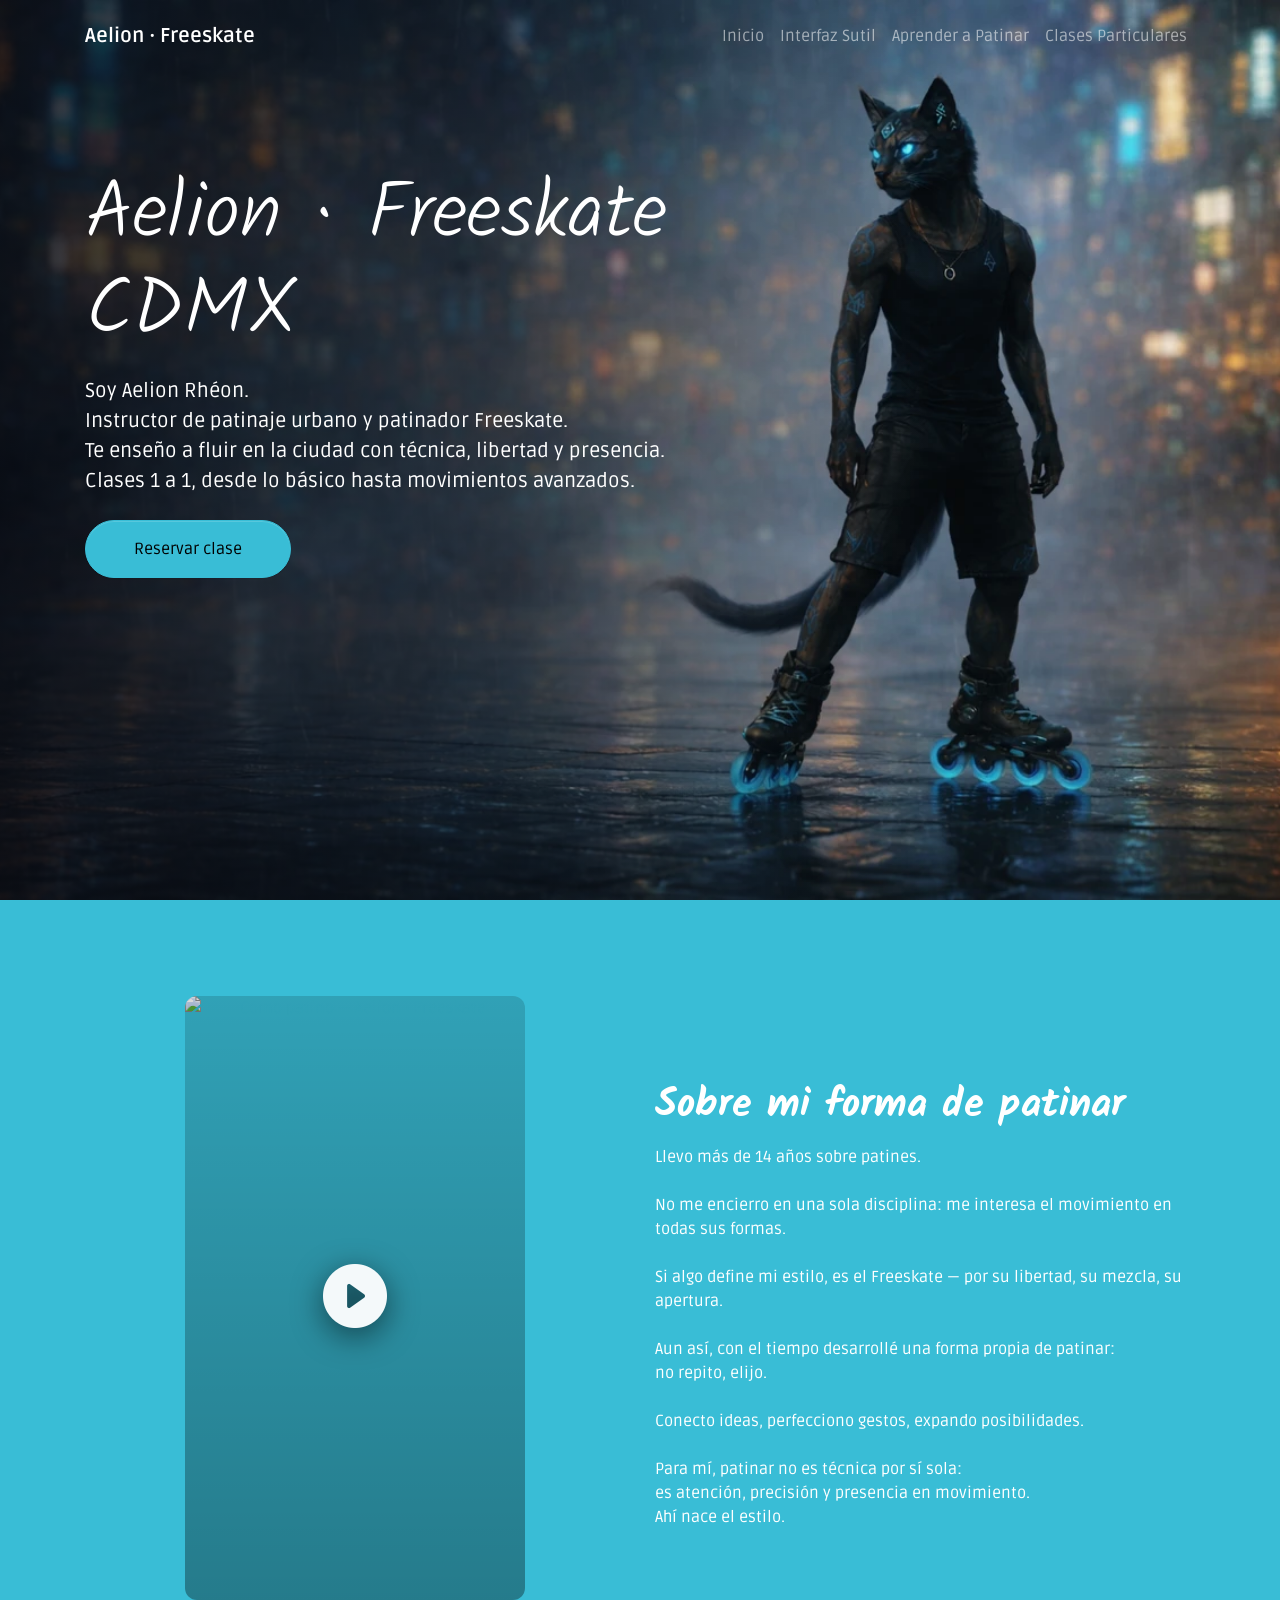
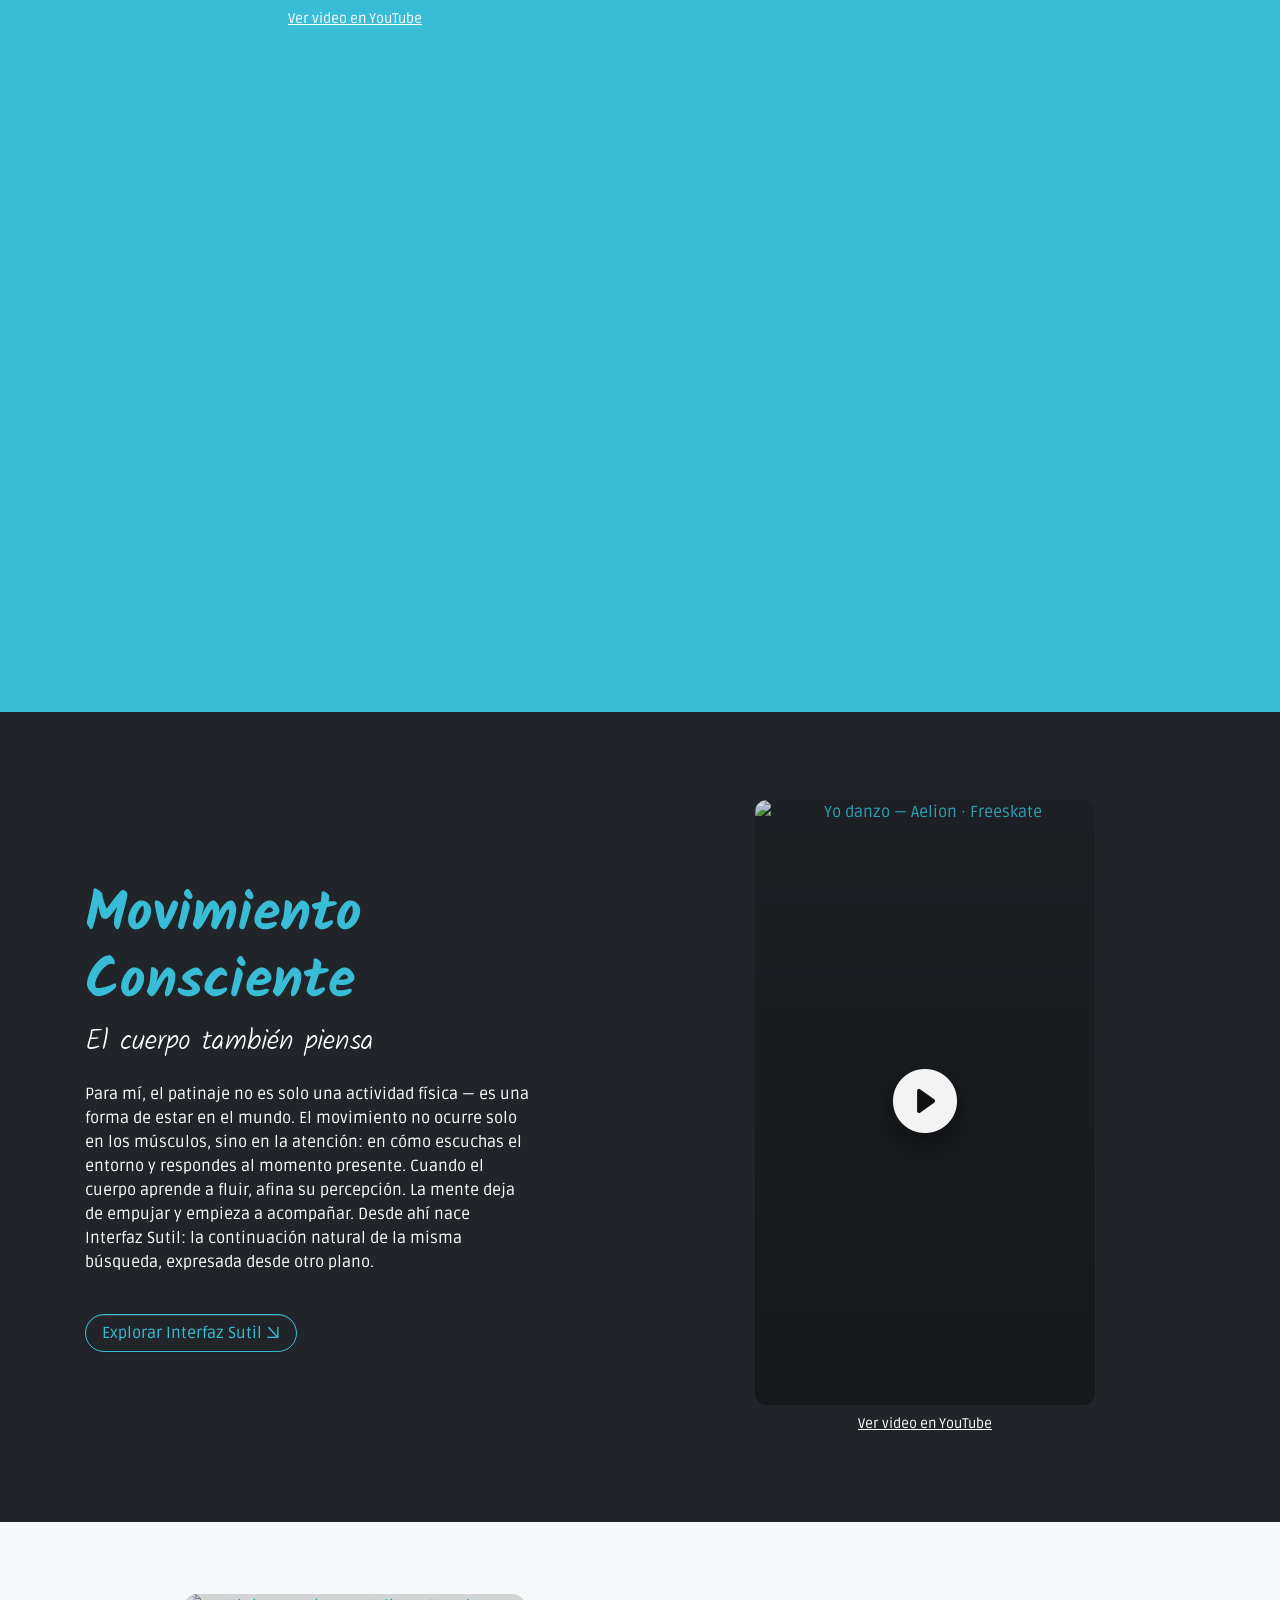
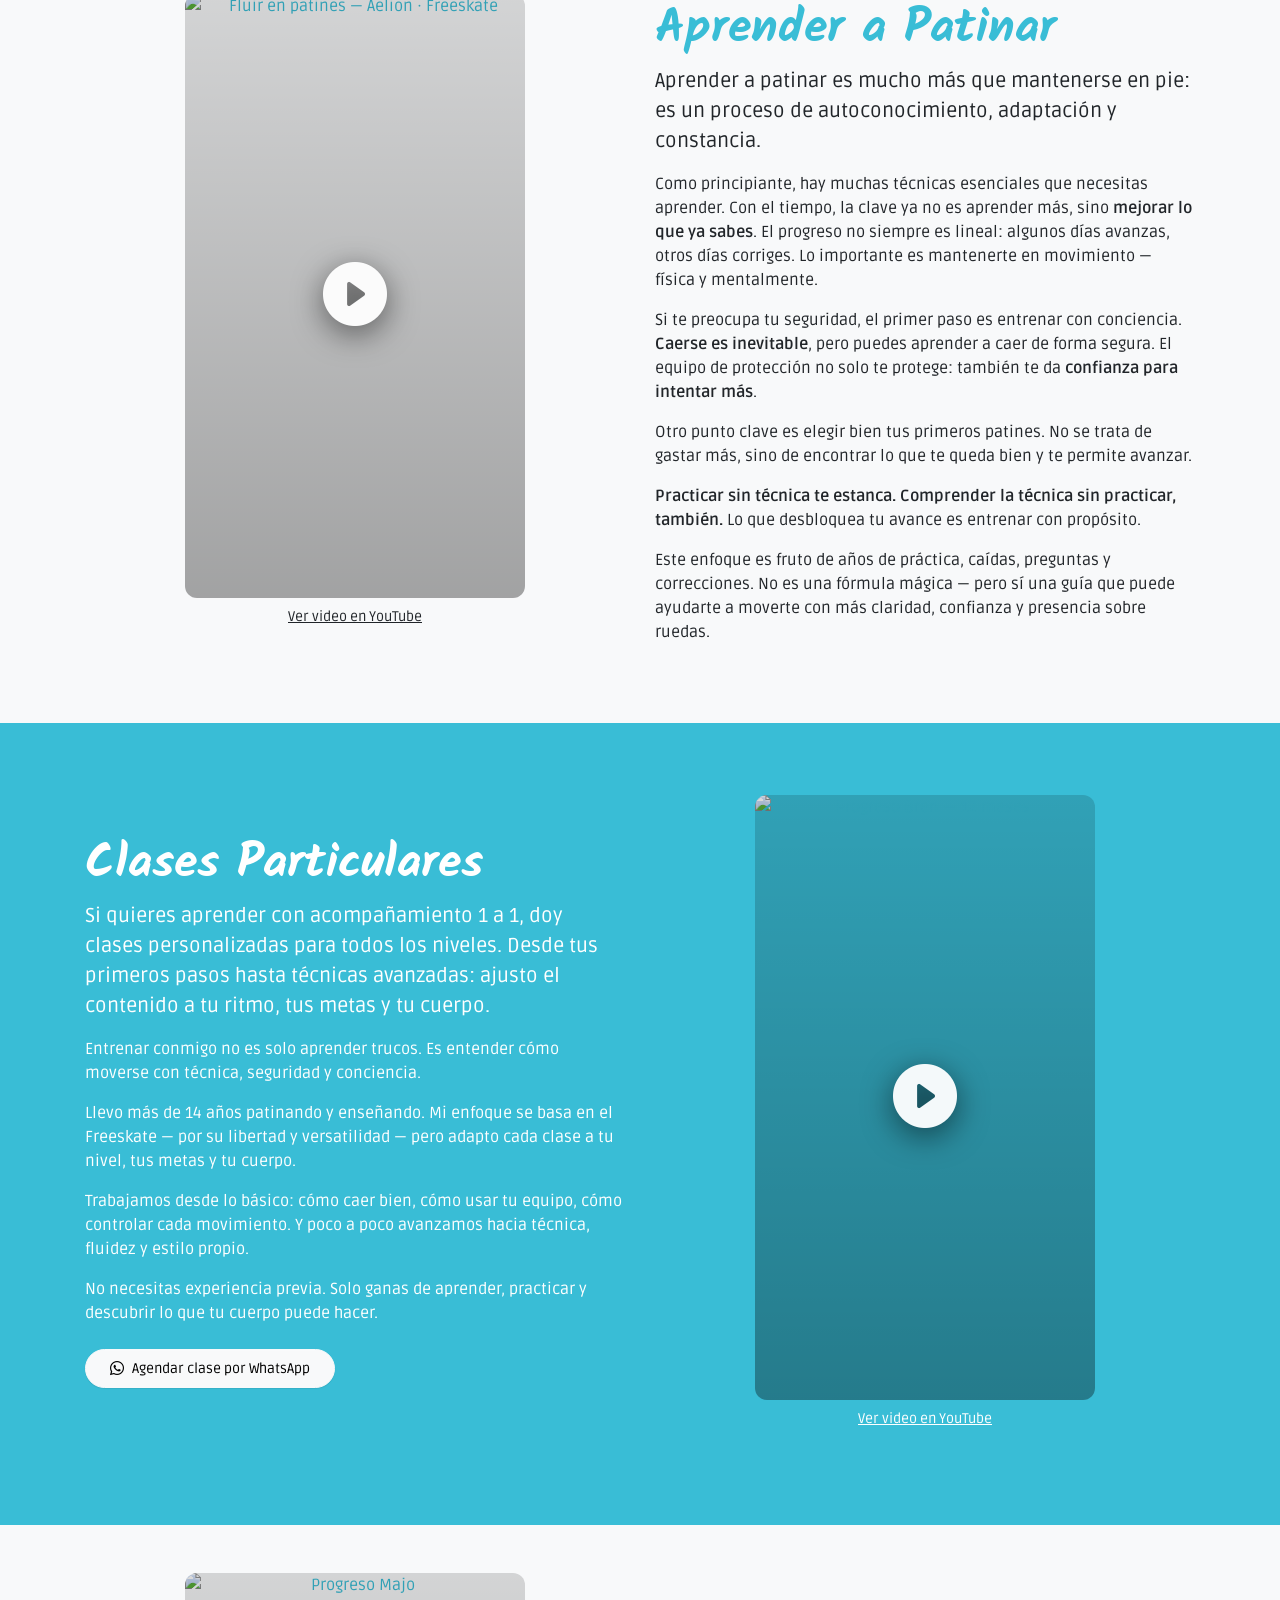
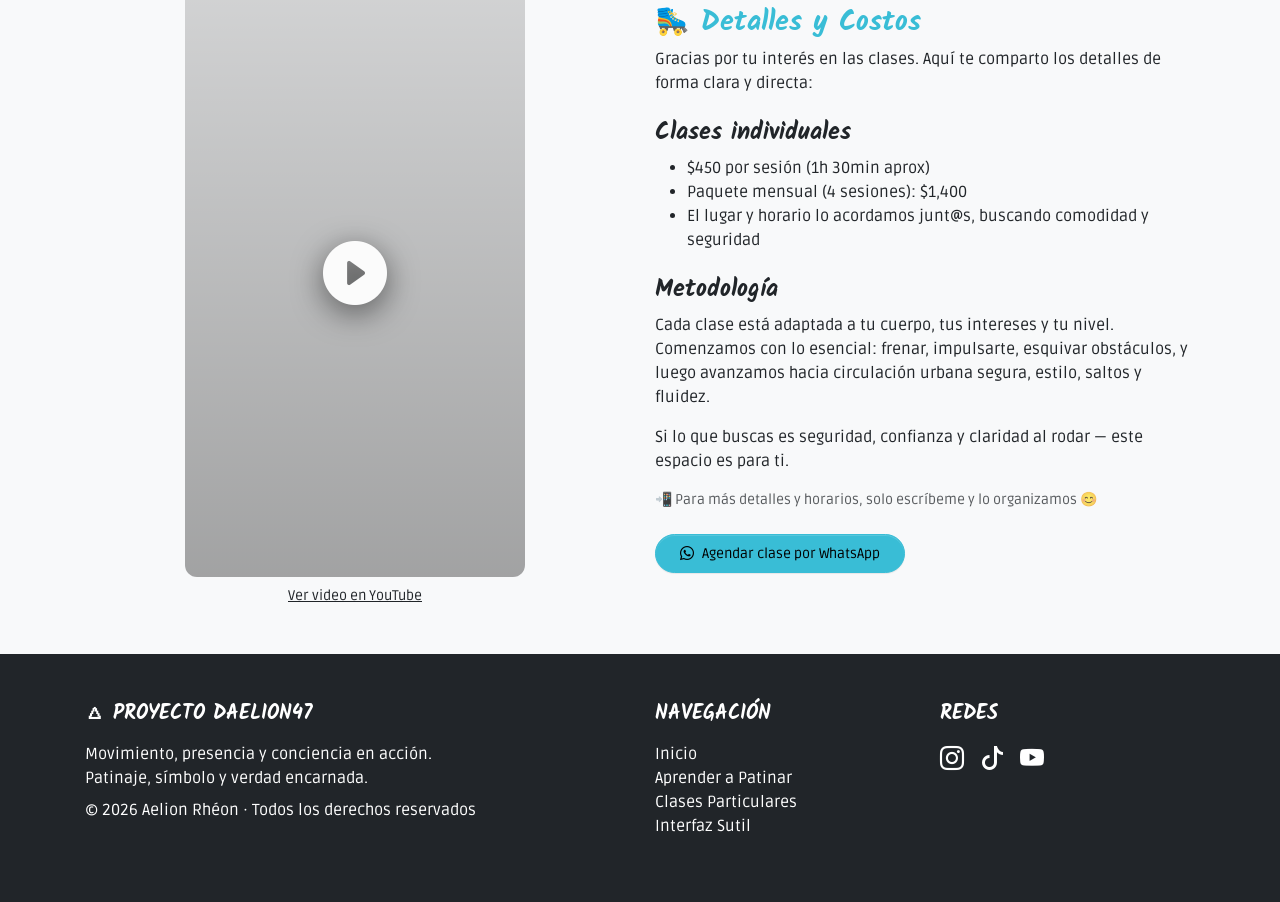
==== commit a5382cad: "Update index.html Actualización Miniaturas miniatura" ====
--- a/index.html
+++ b/index.html
@@ -1,284 +1,539 @@
 <!DOCTYPE html>
 <html lang="es">
-    <head>
-        <meta charset="utf-8"/>
-        <meta name="viewport" content="width=device-width, initial-scale=1"/>
-        <title>Clases de patinaje en línea en CDMX | Aelion · Freeskate</title>
-        <meta name="description" content="Clases de patinaje en línea en CDMX con Aelion. Aprende freeskate y patinaje urbano con clases personalizadas, seguras y adaptadas a tu nivel."/>
-        <!-- Open Graph -->
-        <meta property="og:type" content="website"/>
-        <meta property="og:url" content="https://daelion47.org/freeskate/"/>
-        <meta property="og:title" content="Aelion · Freeskate CDMX — Clases de patinaje en línea"/>
-        <meta property="og:description" content="Clases de patinaje en línea en CDMX. Freeskate, patinaje urbano y roller freestyle con clases personalizadas, seguras y conscientes."/>
-        <meta property="og:image" content="https://daelion47.org/media/img/og-freeskate.webp"/>
-        <meta property="og:image" content="https://daelion47.org/media/img/og-freeskate.jpg"/>
-        <meta property="og:image:width" content="1200"/>
-        <meta property="og:image:height" content="630"/>
-        <!-- Twitter -->
-        <meta name="twitter:card" content="summary_large_image"/>
-        <meta name="twitter:title" content="Aelion · Freeskate CDMX"/>
-        <meta name="twitter:description" content="Clases de patinaje en línea en CDMX. Freeskate y patinaje urbano con acompañamiento personalizado."/>
-        <meta name="twitter:image" content="https://daelion47.org/media/img/og-freeskate.webp"/>
-        <!-- CSS -->
-        <link href="bootstrap_theme/bootstrap.css" rel="stylesheet"/>
-        <link rel="stylesheet" href="blocks.css"/>
-        <link href="style.css" rel="stylesheet"/>
-        <link rel="stylesheet" href="https://cdn.jsdelivr.net/npm/bootstrap-icons@1.10.5/font/bootstrap-icons.css"/>
-        <!-- Miniatura clicable estilo "reproductor" -->
-        <style>
+  <head>
+    <meta charset="utf-8" />
+    <meta name="viewport" content="width=device-width, initial-scale=1" />
+
+    <title>Clases de patinaje en línea en CDMX | Aelion · Freeskate</title>
+    <meta
+      name="description"
+      content="Clases de patinaje en línea en CDMX con Aelion. Aprende freeskate y patinaje urbano con clases personalizadas, seguras y adaptadas a tu nivel."
+    />
+
+    <!-- Open Graph -->
+    <meta property="og:type" content="website" />
+    <meta property="og:url" content="https://daelion47.org/freeskate/" />
+    <meta
+      property="og:title"
+      content="Aelion · Freeskate CDMX — Clases de patinaje en línea"
+    />
+    <meta
+      property="og:description"
+      content="Clases de patinaje en línea en CDMX. Freeskate, patinaje urbano y roller freestyle con clases personalizadas, seguras y conscientes."
+    />
+    <meta property="og:image" content="https://daelion47.org/media/img/og-freeskate.webp" />
+    <meta property="og:image" content="https://daelion47.org/media/img/og-freeskate.jpg" />
+    <meta property="og:image:width" content="1200" />
+    <meta property="og:image:height" content="630" />
+
+    <!-- Twitter -->
+    <meta name="twitter:card" content="summary_large_image" />
+    <meta name="twitter:title" content="Aelion · Freeskate CDMX" />
+    <meta
+      name="twitter:description"
+      content="Clases de patinaje en línea en CDMX. Freeskate y patinaje urbano con acompañamiento personalizado."
+    />
+    <meta name="twitter:image" content="https://daelion47.org/media/img/og-freeskate.webp" />
+
+    <!-- CSS -->
+    <link href="bootstrap_theme/bootstrap.css" rel="stylesheet" />
+    <link rel="stylesheet" href="blocks.css" />
+    <link href="style.css" rel="stylesheet" />
+    <link
+      rel="stylesheet"
+      href="https://cdn.jsdelivr.net/npm/bootstrap-icons@1.10.5/font/bootstrap-icons.css"
+    />
+
+    <!-- YouTube thumbs (clicables) -->
+    <style>
+      .yt-wrap {
+        max-width: 340px; /* tamaño en desktop */
+        margin-inline: auto;
+      }
+      @media (max-width: 991px) {
+        .yt-wrap {
+          max-width: 320px; /* tamaño en móvil */
+        }
+      }
+
       .yt-thumb {
         aspect-ratio: 9 / 16;
         object-fit: cover;
         width: 100%;
-        border-radius: .75rem;
+        border-radius: 0.75rem;
         display: block;
       }
       .yt-play {
         font-size: 4rem;
         line-height: 1;
-        opacity: .95;
-        text-shadow: 0 8px 30px rgba(0,0,0,.55);
+        opacity: 0.95;
+        text-shadow: 0 8px 30px rgba(0, 0, 0, 0.55);
       }
       .yt-overlay {
         position: absolute;
         inset: 0;
         display: grid;
         place-items: center;
-        background: linear-gradient(to bottom, rgba(0,0,0,.15), rgba(0,0,0,.35));
-        border-radius: .75rem;
+        background: linear-gradient(to bottom, rgba(0, 0, 0, 0.15), rgba(0, 0, 0, 0.35));
+        border-radius: 0.75rem;
       }
     </style>
-    </head>
-    <body>
-        <main>
-            <section class="hero-block pb-5 position-relative poster text-secondary" id="inicio">
-                <nav class="navbar navbar-dark navbar-expand-lg pb-3 pt-3 shadow-none">
-                    <div class="container">
-                        <a class="navbar-brand fw-bold" href="#inicio">Aelion · Freeskate</a>
-                        <button class="navbar-toggler rounded-3" type="button" data-bs-toggle="collapse" data-bs-target="#navbarNav" aria-controls="navbarNav" aria-expanded="false" aria-label="Abrir navegación">
-                            <span class="navbar-toggler-icon"></span>
-                        </button>
-                        <div class="collapse navbar-collapse" id="navbarNav">
-                            <ul class="ms-auto navbar-nav">
-                                <li class="nav-item">
-                                    <a class="nav-link" href="#inicio">Inicio</a>
-                                </li>
-                                <li class="nav-item">
-                                    <a class="nav-link" href="https://daelion47.org" target="_blank" rel="noopener">Interfaz Sutil</a>
-                                </li>
-                                <li class="nav-item">
-                                    <a class="nav-link" href="#aprender">Aprender a Patinar</a>
-                                </li>
-                                <li class="nav-item">
-                                    <a class="nav-link" href="#clases">Clases Particulares</a>
-                                </li>
-                            </ul>
-                        </div>
-                    </div>
-                </nav>
-                <div class="container pb-5 pt-5">
-                    <div class="row">
-                        <div class="col-12 col-md-7 col-xxl-6 pt-5">
-                            <h1 class="display-1 mb-3 text-white">Aelion · Freeskate CDMX</h1>
-                            <p class="lead mb-4 pe-sm-5 text-white">
-                Soy <strong>Aelion Rhéon</strong>.<br/>
-                Instructor de patinaje urbano y patinador Freeskate.<br/>
-                Te enseño a fluir en la ciudad con técnica, libertad y presencia.<br/>
-                Clases 1 a 1, desde lo básico hasta movimientos avanzados. </p>
-                            <a href="#clases" class="btn btn-primary pb-3 pe-5 ps-5 pt-3">Reservar clase</a>
-                        </div>
-                    </div>
-                </div>
-            </section>
-            <!-- BLOQUE: Cómo patino -->
-            <section class="bg-primary pb-5 pt-5 text-white">
-                <div class="container pb-5 pt-5">
-                    <div class="row align-items-center">
-                        <div class="col-lg-6 mb-4 mb-lg-0 text-center">
-                            <a class="d-block position-relative text-decoration-none" href="https://youtube.com/shorts/dYQlhWgTBJY" target="_blank" rel="noopener" aria-label="Ver Cómo patino en YouTube"> <img class="yt-thumb" src="https://i.ytimg.com/vi/dYQlhWgTBJY/hqdefault.jpg" alt="Cómo patino — Aelion · Freeskate"> <span class="yt-overlay"> <i class="bi bi-play-circle-fill text-white yt-play"></i> </span> </a>
-                            <p class="mt-2 mb-0 small"> <a class="text-white text-decoration-underline" target="_blank" rel="noopener" href="https://youtube.com/shorts/dYQlhWgTBJY">Ver video en YouTube</a> </p>
-                        </div>
-                        <div class="col-lg-6">
-                            <h2 class="fw-bold h1 mb-3">Sobre mi forma de patinar</h2>
-                            <p class="fw-light">
-                Llevo más de 14 años sobre patines.<br><br>
-                No me encierro en una sola disciplina: me interesa el movimiento en todas sus formas.<br><br>
-                Si algo define mi estilo, es el Freeskate — por su libertad, su mezcla, su apertura.<br><br>
-                Aun así, con el tiempo desarrollé una forma propia de patinar:<br>
-                no repito, elijo.<br><br>
-                Conecto ideas, perfecciono gestos, expando posibilidades.<br><br>
-                Para mí, patinar no es técnica por sí sola:<br>
-                es atención, precisión y presencia en movimiento.<br>
-                Ahí nace el estilo. </p>
-                        </div>
-                    </div>
-                </div>
-            </section>
-            <!-- Banner (video local) -->
-            <section id="gif-horizontal" class="bg-primary pt-0 pb-0">
-                <div class="container-fluid px-0">
-                    <div class="row gx-0">
-                        <video class="w-100" style="max-height: 587px; object-fit: cover" autoplay loop muted playsinline>
-                            <source src="media/videos/Video-banner.mp4" type="video/mp4"/>
-                        </video>
-                    </div>
-                </div>
-            </section>
-            <!-- BLOQUE: Movimiento Consciente (Yo danzo) -->
-            <section class="bg-dark pb-5 pt-5 text-center text-lg-start">
-                <div class="container pb-4 pt-4">
-                    <div class="row align-items-center">
-                        <div class="col-lg-6 ms-auto order-lg-2 py-3 text-center">
-                            <a class="d-block position-relative text-decoration-none" href="https://youtube.com/shorts/ZH9vJy0-IXc" target="_blank" rel="noopener" aria-label="Ver Yo danzo en YouTube"> <img class="yt-thumb" src="https://i.ytimg.com/vi/ZH9vJy0-IXc/hqdefault.jpg" alt="Yo danzo — Aelion · Freeskate"> <span class="yt-overlay"> <i class="bi bi-play-circle-fill text-white yt-play"></i> </span> </a>
-                            <p class="mt-2 mb-0 small"> <a class="text-white text-decoration-underline" target="_blank" rel="noopener" href="https://youtube.com/shorts/ZH9vJy0-IXc">Ver video en YouTube</a> </p>
-                        </div>
-                        <div class="col-lg-5 order-lg-1 py-3">
-                            <h2 class="display-4 fw-bold text-primary">Movimiento Consciente</h2>
-                            <h3 class="fw-light mb-4 text-white">El cuerpo también piensa</h3>
-                            <p class="mb-4 text-white">
+  </head>
+
+  <body>
+    <main>
+      <!-- HERO -->
+      <section class="hero-block pb-5 position-relative poster text-secondary" id="inicio">
+        <nav class="navbar navbar-dark navbar-expand-lg pb-3 pt-3 shadow-none">
+          <div class="container">
+            <a class="navbar-brand fw-bold" href="#inicio">Aelion · Freeskate</a>
+            <button
+              class="navbar-toggler rounded-3"
+              type="button"
+              data-bs-toggle="collapse"
+              data-bs-target="#navbarNav"
+              aria-controls="navbarNav"
+              aria-expanded="false"
+              aria-label="Abrir navegación"
+            >
+              <span class="navbar-toggler-icon"></span>
+            </button>
+
+            <div class="collapse navbar-collapse" id="navbarNav">
+              <ul class="ms-auto navbar-nav">
+                <li class="nav-item">
+                  <a class="nav-link" href="#inicio">Inicio</a>
+                </li>
+                <li class="nav-item">
+                  <a class="nav-link" href="https://daelion47.org" target="_blank" rel="noopener"
+                    >Interfaz Sutil</a
+                  >
+                </li>
+                <li class="nav-item">
+                  <a class="nav-link" href="#aprender">Aprender a Patinar</a>
+                </li>
+                <li class="nav-item">
+                  <a class="nav-link" href="#clases">Clases Particulares</a>
+                </li>
+              </ul>
+            </div>
+          </div>
+        </nav>
+
+        <div class="container pb-5 pt-5">
+          <div class="row">
+            <div class="col-12 col-md-7 col-xxl-6 pt-5">
+              <h1 class="display-1 mb-3 text-white">Aelion · Freeskate CDMX</h1>
+              <p class="lead mb-4 pe-sm-5 text-white">
+                Soy <strong>Aelion Rhéon</strong>.<br />
+                Instructor de patinaje urbano y patinador Freeskate.<br />
+                Te enseño a fluir en la ciudad con técnica, libertad y presencia.<br />
+                Clases 1 a 1, desde lo básico hasta movimientos avanzados.
+              </p>
+              <a href="#clases" class="btn btn-primary pb-3 pe-5 ps-5 pt-3">Reservar clase</a>
+            </div>
+          </div>
+        </div>
+      </section>
+
+      <!-- BLOQUE: Cómo patino -->
+      <section class="bg-primary pb-5 pt-5 text-white">
+        <div class="container pb-5 pt-5">
+          <div class="row align-items-center">
+            <div class="col-lg-6 mb-4 mb-lg-0 text-center">
+              <div class="yt-wrap">
+                <a
+                  class="d-block position-relative text-decoration-none"
+                  href="https://youtube.com/shorts/dYQlhWgTBJY"
+                  target="_blank"
+                  rel="noopener"
+                  aria-label="Ver Cómo patino en YouTube"
+                >
+                  <img
+                    class="yt-thumb"
+                    src="https://i.ytimg.com/vi/dYQlhWgTBJY/hqdefault.jpg"
+                    alt="Cómo patino — Aelion · Freeskate"
+                    loading="lazy"
+                  />
+                  <span class="yt-overlay">
+                    <i class="bi bi-play-circle-fill text-white yt-play"></i>
+                  </span>
+                </a>
+                <p class="mt-2 mb-0 small">
+                  <a
+                    class="text-white text-decoration-underline"
+                    target="_blank"
+                    rel="noopener"
+                    href="https://youtube.com/shorts/dYQlhWgTBJY"
+                    >Ver video en YouTube</a
+                  >
+                </p>
+              </div>
+            </div>
+
+            <div class="col-lg-6">
+              <h2 class="fw-bold h1 mb-3">Sobre mi forma de patinar</h2>
+              <p class="fw-light">
+                Llevo más de 14 años sobre patines.<br /><br />
+                No me encierro en una sola disciplina: me interesa el movimiento en todas sus formas.<br /><br />
+                Si algo define mi estilo, es el Freeskate — por su libertad, su mezcla, su apertura.<br /><br />
+                Aun así, con el tiempo desarrollé una forma propia de patinar:<br />
+                no repito, elijo.<br /><br />
+                Conecto ideas, perfecciono gestos, expando posibilidades.<br /><br />
+                Para mí, patinar no es técnica por sí sola:<br />
+                es atención, precisión y presencia en movimiento.<br />
+                Ahí nace el estilo.
+              </p>
+            </div>
+          </div>
+        </div>
+      </section>
+
+      <!-- Banner (video local) -->
+      <section id="gif-horizontal" class="bg-primary pt-0 pb-0">
+        <div class="container-fluid px-0">
+          <div class="row gx-0">
+            <video class="w-100" style="max-height: 587px; object-fit: cover" autoplay loop muted playsinline>
+              <source src="media/videos/Video-banner.mp4" type="video/mp4" />
+            </video>
+          </div>
+        </div>
+      </section>
+
+      <!-- BLOQUE: Movimiento Consciente (Yo danzo) -->
+      <section class="bg-dark pb-5 pt-5 text-center text-lg-start">
+        <div class="container pb-4 pt-4">
+          <div class="row align-items-center">
+            <div class="col-lg-6 ms-auto order-lg-2 py-3 text-center">
+              <div class="yt-wrap">
+                <a
+                  class="d-block position-relative text-decoration-none"
+                  href="https://youtube.com/shorts/ZH9vJy0-IXc"
+                  target="_blank"
+                  rel="noopener"
+                  aria-label="Ver Yo danzo en YouTube"
+                >
+                  <img
+                    class="yt-thumb"
+                    src="https://i.ytimg.com/vi/ZH9vJy0-IXc/hqdefault.jpg"
+                    alt="Yo danzo — Aelion · Freeskate"
+                    loading="lazy"
+                  />
+                  <span class="yt-overlay">
+                    <i class="bi bi-play-circle-fill text-white yt-play"></i>
+                  </span>
+                </a>
+                <p class="mt-2 mb-0 small">
+                  <a
+                    class="text-white text-decoration-underline"
+                    target="_blank"
+                    rel="noopener"
+                    href="https://youtube.com/shorts/ZH9vJy0-IXc"
+                    >Ver video en YouTube</a
+                  >
+                </p>
+              </div>
+            </div>
+
+            <div class="col-lg-5 order-lg-1 py-3">
+              <h2 class="display-4 fw-bold text-primary">Movimiento Consciente</h2>
+              <h3 class="fw-light mb-4 text-white">El cuerpo también piensa</h3>
+              <p class="mb-4 text-white">
                 Para mí, el patinaje no es solo una actividad física — es una forma de estar en el mundo.
                 El movimiento no ocurre solo en los músculos, sino en la atención: en cómo escuchas el entorno
                 y respondes al momento presente. Cuando el cuerpo aprende a fluir, afina su percepción.
                 La mente deja de empujar y empieza a acompañar. Desde ahí nace Interfaz Sutil:
-                la continuación natural de la misma búsqueda, expresada desde otro plano. </p>
-                            <a href="https://daelion47.org" class="btn btn-outline-primary mt-3" target="_blank" rel="noopener">
-                Explorar Interfaz Sutil → </a>
-                        </div>
-                    </div>
-                </div>
-            </section>
-            <!-- BLOQUE: Aprender a Patinar (Fluir en patines) -->
-            <section id="aprender" class="bg-light pb-5 pt-5 text-center text-lg-start">
-                <div class="container pb-4 pt-4">
-                    <div class="row align-items-center">
-                        <div class="col-lg-6 order-lg-1 text-center mb-4">
-                            <a class="d-block position-relative text-decoration-none" href="https://youtube.com/shorts/514OGlFXd9o" target="_blank" rel="noopener" aria-label="Ver Fluir en patines en YouTube"> <img class="yt-thumb" src="https://i.ytimg.com/vi/514OGlFXd9o/hqdefault.jpg" alt="Fluir en patines — Aelion · Freeskate"> <span class="yt-overlay"> <i class="bi bi-play-circle-fill text-white yt-play"></i> </span> </a>
-                            <p class="mt-2 mb-0 small"> <a class="text-dark text-decoration-underline" target="_blank" rel="noopener" href="https://youtube.com/shorts/514OGlFXd9o">Ver video en YouTube</a> </p>
-                        </div>
-                        <div class="col-lg-6 order-lg-2">
-                            <h2 class="display-5 fw-bold text-primary">Aprender a Patinar</h2>
-                            <p class="lead mb-3 text-dark">
-                Aprender a patinar es mucho más que mantenerse en pie: es un proceso de autoconocimiento, adaptación y constancia. </p>
-                            <p>
+                la continuación natural de la misma búsqueda, expresada desde otro plano.
+              </p>
+              <a href="https://daelion47.org" class="btn btn-outline-primary mt-3" target="_blank" rel="noopener">
+                Explorar Interfaz Sutil →
+              </a>
+            </div>
+          </div>
+        </div>
+      </section>
+
+      <!-- BLOQUE: Aprender a Patinar (Fluir en patines) -->
+      <section id="aprender" class="bg-light pb-5 pt-5 text-center text-lg-start">
+        <div class="container pb-4 pt-4">
+          <div class="row align-items-center">
+            <div class="col-lg-6 order-lg-1 text-center mb-4">
+              <div class="yt-wrap">
+                <a
+                  class="d-block position-relative text-decoration-none"
+                  href="https://youtube.com/shorts/514OGlFXd9o"
+                  target="_blank"
+                  rel="noopener"
+                  aria-label="Ver Fluir en patines en YouTube"
+                >
+                  <img
+                    class="yt-thumb"
+                    src="https://i.ytimg.com/vi/514OGlFXd9o/hqdefault.jpg"
+                    alt="Fluir en patines — Aelion · Freeskate"
+                    loading="lazy"
+                  />
+                  <span class="yt-overlay">
+                    <i class="bi bi-play-circle-fill text-white yt-play"></i>
+                  </span>
+                </a>
+                <p class="mt-2 mb-0 small">
+                  <a
+                    class="text-dark text-decoration-underline"
+                    target="_blank"
+                    rel="noopener"
+                    href="https://youtube.com/shorts/514OGlFXd9o"
+                    >Ver video en YouTube</a
+                  >
+                </p>
+              </div>
+            </div>
+
+            <div class="col-lg-6 order-lg-2">
+              <h2 class="display-5 fw-bold text-primary">Aprender a Patinar</h2>
+              <p class="lead mb-3 text-dark">
+                Aprender a patinar es mucho más que mantenerse en pie: es un proceso de autoconocimiento,
+                adaptación y constancia.
+              </p>
+              <p>
                 Como principiante, hay muchas técnicas esenciales que necesitas aprender. Con el tiempo, la clave
                 ya no es aprender más, sino <strong>mejorar lo que ya sabes</strong>. El progreso no siempre es lineal:
-                algunos días avanzas, otros días corriges. Lo importante es mantenerte en movimiento — física y mentalmente. </p>
-                            <p>
+                algunos días avanzas, otros días corriges. Lo importante es mantenerte en movimiento — física y mentalmente.
+              </p>
+              <p>
                 Si te preocupa tu seguridad, el primer paso es entrenar con conciencia. <strong>Caerse es inevitable</strong>,
-                pero puedes aprender a caer de forma segura. El equipo de protección no solo te protege: también te da <strong>confianza para intentar más</strong>. </p>
-                            <p>
+                pero puedes aprender a caer de forma segura. El equipo de protección no solo te protege: también te da
+                <strong>confianza para intentar más</strong>.
+              </p>
+              <p>
                 Otro punto clave es elegir bien tus primeros patines. No se trata de gastar más, sino de encontrar lo que
-                te queda bien y te permite avanzar. </p>
-                            <p> <strong>Practicar sin técnica te estanca. Comprender la técnica sin practicar, también.</strong>
-                Lo que desbloquea tu avance es entrenar con propósito. </p>
-                            <p class="mb-0">
+                te queda bien y te permite avanzar.
+              </p>
+              <p>
+                <strong>Practicar sin técnica te estanca. Comprender la técnica sin practicar, también.</strong>
+                Lo que desbloquea tu avance es entrenar con propósito.
+              </p>
+              <p class="mb-0">
                 Este enfoque es fruto de años de práctica, caídas, preguntas y correcciones. No es una fórmula mágica —
-                pero sí una guía que puede ayudarte a moverte con más claridad, confianza y presencia sobre ruedas. </p>
-                        </div>
-                    </div>
-                </div>
-            </section>
-            <!-- BLOQUE: Clases Particulares (Progreso Bren) -->
-            <section id="clases" class="bg-primary text-white pb-5 pt-5 text-center text-lg-start">
-                <div class="container pt-4 pb-4">
-                    <div class="row align-items-center">
-                        <div class="col-lg-6 order-lg-1 mb-4">
-                            <h2 class="display-5 fw-bold">Clases Particulares</h2>
-                            <p class="lead mb-3">
+                pero sí una guía que puede ayudarte a moverte con más claridad, confianza y presencia sobre ruedas.
+              </p>
+            </div>
+          </div>
+        </div>
+      </section>
+
+      <!-- BLOQUE: Clases Particulares (Progreso Bren) -->
+      <section id="clases" class="bg-primary text-white pb-5 pt-5 text-center text-lg-start">
+        <div class="container pt-4 pb-4">
+          <div class="row align-items-center">
+            <div class="col-lg-6 order-lg-1 mb-4">
+              <h2 class="display-5 fw-bold">Clases Particulares</h2>
+              <p class="lead mb-3">
                 Si quieres aprender con acompañamiento 1 a 1, doy clases personalizadas para todos los niveles.
-                Desde tus primeros pasos hasta técnicas avanzadas: ajusto el contenido a tu ritmo, tus metas y tu cuerpo. </p>
-                            <p>
-                Entrenar conmigo no es solo aprender trucos. Es entender cómo moverse con técnica, seguridad y conciencia. </p>
-                            <p>
+                Desde tus primeros pasos hasta técnicas avanzadas: ajusto el contenido a tu ritmo, tus metas y tu cuerpo.
+              </p>
+              <p>
+                Entrenar conmigo no es solo aprender trucos. Es entender cómo moverse con técnica, seguridad y conciencia.
+              </p>
+              <p>
                 Llevo más de 14 años patinando y enseñando. Mi enfoque se basa en el Freeskate — por su libertad y versatilidad —
-                pero adapto cada clase a tu nivel, tus metas y tu cuerpo. </p>
-                            <p>
+                pero adapto cada clase a tu nivel, tus metas y tu cuerpo.
+              </p>
+              <p>
                 Trabajamos desde lo básico: cómo caer bien, cómo usar tu equipo, cómo controlar cada movimiento.
-                Y poco a poco avanzamos hacia técnica, fluidez y estilo propio. </p>
-                            <p class="mb-4">
-                No necesitas experiencia previa. Solo ganas de aprender, practicar y descubrir lo que tu cuerpo puede hacer. </p>
-                            <a href="https://wa.me/5215631091069" target="_blank" rel="noopener" class="btn btn-light btn-sm pe-4 ps-4 pt-2 pb-2"> <i class="bi bi-whatsapp me-2"></i>Agendar clase por WhatsApp </a>
-                        </div>
-                        <div class="col-lg-6 order-lg-2 text-center mb-4">
-                            <a class="d-block position-relative text-decoration-none" href="https://youtube.com/shorts/wir0Gl1VHJo" target="_blank" rel="noopener" aria-label="Ver Progreso Bren en YouTube"> <img class="yt-thumb" src="https://i.ytimg.com/vi/wir0Gl1VHJo/hqdefault.jpg" alt="Progreso Bren — 12 meses"> <span class="yt-overlay"> <i class="bi bi-play-circle-fill text-white yt-play"></i> </span> </a>
-                            <p class="mt-2 mb-0 small"> <a class="text-white text-decoration-underline" target="_blank" rel="noopener" href="https://youtube.com/shorts/wir0Gl1VHJo">Ver video en YouTube</a> </p>
-                        </div>
-                    </div>
-                </div>
-            </section>
-            <!-- BLOQUE: Detalles y Costos (Progreso Majo) -->
-            <section id="detalles-clases" class="bg-light text-dark pt-5 pb-5 text-center text-lg-start">
-                <div class="container">
-                    <div class="row align-items-center justify-content-center">
-                        <div class="col-lg-6 mb-4 mb-lg-0 text-center">
-                            <a class="d-block position-relative text-decoration-none" href="https://youtube.com/shorts/S_PMSX5s5Eg" target="_blank" rel="noopener" aria-label="Ver Progreso Majo en YouTube"> <img class="yt-thumb" src="https://i.ytimg.com/vi/S_PMSX5s5Eg/hqdefault.jpg" alt="Progreso Majo"> <span class="yt-overlay"> <i class="bi bi-play-circle-fill text-white yt-play"></i> </span> </a>
-                            <p class="mt-2 mb-0 small"> <a class="text-dark text-decoration-underline" target="_blank" rel="noopener" href="https://youtube.com/shorts/S_PMSX5s5Eg">Ver video en YouTube</a> </p>
-                        </div>
-                        <div class="col-lg-6">
-                            <h2 class="fw-bold h3 text-primary">🛼 Detalles y Costos</h2>
-                            <p class="mb-4">
-                Gracias por tu interés en las clases. Aquí te comparto los detalles de forma clara y directa: </p>
-                            <h4 class="fw-semibold text-dark">Clases individuales</h4>
-                            <ul>
-                                <li>$450 por sesión (1h 30min aprox)</li>
-                                <li>Paquete mensual (4 sesiones): $1,400</li>
-                                <li>El lugar y horario lo acordamos junt@s, buscando comodidad y seguridad</li>
-                            </ul>
-                            <h4 class="fw-semibold text-dark mt-4">Metodología</h4>
-                            <p>
+                Y poco a poco avanzamos hacia técnica, fluidez y estilo propio.
+              </p>
+              <p class="mb-4">
+                No necesitas experiencia previa. Solo ganas de aprender, practicar y descubrir lo que tu cuerpo puede hacer.
+              </p>
+
+              <a
+                href="https://wa.me/5215631091069"
+                target="_blank"
+                rel="noopener"
+                class="btn btn-light btn-sm pe-4 ps-4 pt-2 pb-2"
+              >
+                <i class="bi bi-whatsapp me-2"></i>Agendar clase por WhatsApp
+              </a>
+            </div>
+
+            <div class="col-lg-6 order-lg-2 text-center mb-4">
+              <div class="yt-wrap">
+                <a
+                  class="d-block position-relative text-decoration-none"
+                  href="https://youtube.com/shorts/wir0Gl1VHJo"
+                  target="_blank"
+                  rel="noopener"
+                  aria-label="Ver Progreso Bren en YouTube"
+                >
+                  <img
+                    class="yt-thumb"
+                    src="https://i.ytimg.com/vi/wir0Gl1VHJo/hqdefault.jpg"
+                    alt="Progreso Bren — 12 meses"
+                    loading="lazy"
+                  />
+                  <span class="yt-overlay">
+                    <i class="bi bi-play-circle-fill text-white yt-play"></i>
+                  </span>
+                </a>
+                <p class="mt-2 mb-0 small">
+                  <a
+                    class="text-white text-decoration-underline"
+                    target="_blank"
+                    rel="noopener"
+                    href="https://youtube.com/shorts/wir0Gl1VHJo"
+                    >Ver video en YouTube</a
+                  >
+                </p>
+              </div>
+            </div>
+          </div>
+        </div>
+      </section>
+
+      <!-- BLOQUE: Detalles y Costos (Progreso Majo) -->
+      <section id="detalles-clases" class="bg-light text-dark pt-5 pb-5 text-center text-lg-start">
+        <div class="container">
+          <div class="row align-items-center justify-content-center">
+            <div class="col-lg-6 mb-4 mb-lg-0 text-center">
+              <div class="yt-wrap">
+                <a
+                  class="d-block position-relative text-decoration-none"
+                  href="https://youtube.com/shorts/S_PMSX5s5Eg"
+                  target="_blank"
+                  rel="noopener"
+                  aria-label="Ver Progreso Majo en YouTube"
+                >
+                  <img
+                    class="yt-thumb"
+                    src="https://i.ytimg.com/vi/S_PMSX5s5Eg/hqdefault.jpg"
+                    alt="Progreso Majo"
+                    loading="lazy"
+                  />
+                  <span class="yt-overlay">
+                    <i class="bi bi-play-circle-fill text-white yt-play"></i>
+                  </span>
+                </a>
+                <p class="mt-2 mb-0 small">
+                  <a
+                    class="text-dark text-decoration-underline"
+                    target="_blank"
+                    rel="noopener"
+                    href="https://youtube.com/shorts/S_PMSX5s5Eg"
+                    >Ver video en YouTube</a
+                  >
+                </p>
+              </div>
+            </div>
+
+            <div class="col-lg-6">
+              <h2 class="fw-bold h3 text-primary">🛼 Detalles y Costos</h2>
+              <p class="mb-4">
+                Gracias por tu interés en las clases. Aquí te comparto los detalles de forma clara y directa:
+              </p>
+
+              <h4 class="fw-semibold text-dark">Clases individuales</h4>
+              <ul>
+                <li>$450 por sesión (1h 30min aprox)</li>
+                <li>Paquete mensual (4 sesiones): $1,400</li>
+                <li>El lugar y horario lo acordamos junt@s, buscando comodidad y seguridad</li>
+              </ul>
+
+              <h4 class="fw-semibold text-dark mt-4">Metodología</h4>
+              <p>
                 Cada clase está adaptada a tu cuerpo, tus intereses y tu nivel. Comenzamos con lo esencial:
                 frenar, impulsarte, esquivar obstáculos, y luego avanzamos hacia circulación urbana segura,
-                estilo, saltos y fluidez. </p>
-                            <p>
-                Si lo que buscas es seguridad, confianza y claridad al rodar — este espacio es para ti. </p>
-                            <p class="text-muted small mb-4">📲 Para más detalles y horarios, solo escríbeme y lo organizamos 😊</p>
-                            <a href="https://wa.me/5215631091069" target="_blank" rel="noopener" class="btn btn-primary btn-sm pe-4 ps-4 pt-2 pb-2"> <i class="bi bi-whatsapp me-2"></i>Agendar clase por WhatsApp </a>
-                        </div>
-                    </div>
-                </div>
-            </section>
-        </main>
-        <footer class="bg-dark text-white pt-5 pb-4">
-            <div class="container">
-                <div class="row">
-                    <div class="col-lg-6 mb-4">
-                        <h4 class="fw-bold h5 mb-3 text-uppercase">🜂 Proyecto Daelion47</h4>
-                        <p class="mb-2">
-              Movimiento, presencia y conciencia en acción.<br/>
-              Patinaje, símbolo y verdad encarnada. </p>
-                        <p class="mb-0">© 2026 Aelion Rhéon · Todos los derechos reservados</p>
-                    </div>
-                    <div class="col-lg-3 mb-4">
-                        <h5 class="text-uppercase fw-bold mb-3">Navegación</h5>
-                        <ul class="list-unstyled">
-                            <li>
-                                <a href="#inicio" class="text-white text-decoration-none">Inicio</a>
-                            </li>
-                            <li>
-                                <a href="#aprender" class="text-white text-decoration-none">Aprender a Patinar</a>
-                            </li>
-                            <li>
-                                <a href="#clases" class="text-white text-decoration-none">Clases Particulares</a>
-                            </li>
-                            <li>
-                                <a href="https://daelion47.org" target="_blank" rel="noopener noreferrer" class="text-white text-decoration-none">
-                  Interfaz Sutil </a>
-                            </li>
-                        </ul>
-                    </div>
-                    <div class="col-lg-3 mb-4">
-                        <h5 class="text-uppercase fw-bold mb-3">Redes</h5>
-                        <div class="d-flex gap-3">
-                            <a href="https://instagram.com/aelion.rheon" target="_blank" rel="noopener" aria-label="Instagram" class="text-white"> <i class="bi bi-instagram fs-4"></i> </a>
-                            <a href="https://tiktok.com/@aelion.rheon" target="_blank" rel="noopener" aria-label="TikTok" class="text-white"> <i class="bi bi-tiktok fs-4"></i> </a>
-                            <a href="https://www.youtube.com/@Daelion47-FSK" target="_blank" rel="noopener" aria-label="YouTube" class="text-white"> <i class="bi bi-youtube fs-4"></i> </a>
-                        </div>
-                    </div>
-                </div>
-            </div>
-        </footer>
-        <!-- JS (tus rutas originales) -->
-        <script src="assets/js/popper.min.js"></script>
-        <script src="bootstrap/js/bootstrap.min.js"></script>
-    </body>
+                estilo, saltos y fluidez.
+              </p>
+              <p>
+                Si lo que buscas es seguridad, confianza y claridad al rodar — este espacio es para ti.
+              </p>
+
+              <p class="text-muted small mb-4">📲 Para más detalles y horarios, solo escríbeme y lo organizamos 😊</p>
+
+              <a
+                href="https://wa.me/5215631091069"
+                target="_blank"
+                rel="noopener"
+                class="btn btn-primary btn-sm pe-4 ps-4 pt-2 pb-2"
+              >
+                <i class="bi bi-whatsapp me-2"></i>Agendar clase por WhatsApp
+              </a>
+            </div>
+          </div>
+        </div>
+      </section>
+    </main>
+
+    <footer class="bg-dark text-white pt-5 pb-4">
+      <div class="container">
+        <div class="row">
+          <div class="col-lg-6 mb-4">
+            <h4 class="fw-bold h5 mb-3 text-uppercase">🜂 Proyecto Daelion47</h4>
+            <p class="mb-2">
+              Movimiento, presencia y conciencia en acción.<br />
+              Patinaje, símbolo y verdad encarnada.
+            </p>
+            <p class="mb-0">© 2026 Aelion Rhéon · Todos los derechos reservados</p>
+          </div>
+
+          <div class="col-lg-3 mb-4">
+            <h5 class="text-uppercase fw-bold mb-3">Navegación</h5>
+            <ul class="list-unstyled">
+              <li><a href="#inicio" class="text-white text-decoration-none">Inicio</a></li>
+              <li><a href="#aprender" class="text-white text-decoration-none">Aprender a Patinar</a></li>
+              <li><a href="#clases" class="text-white text-decoration-none">Clases Particulares</a></li>
+              <li>
+                <a
+                  href="https://daelion47.org"
+                  target="_blank"
+                  rel="noopener noreferrer"
+                  class="text-white text-decoration-none"
+                  >Interfaz Sutil</a
+                >
+              </li>
+            </ul>
+          </div>
+
+          <div class="col-lg-3 mb-4">
+            <h5 class="text-uppercase fw-bold mb-3">Redes</h5>
+            <div class="d-flex gap-3">
+              <a
+                href="https://instagram.com/aelion.rheon"
+                target="_blank"
+                rel="noopener"
+                aria-label="Instagram"
+                class="text-white"
+              >
+                <i class="bi bi-instagram fs-4"></i>
+              </a>
+
+              <a
+                href="https://tiktok.com/@aelion.rheon"
+                target="_blank"
+                rel="noopener"
+                aria-label="TikTok"
+                class="text-white"
+              >
+                <i class="bi bi-tiktok fs-4"></i>
+              </a>
+
+              <a
+                href="https://www.youtube.com/@Daelion47-FSK"
+                target="_blank"
+                rel="noopener"
+                aria-label="YouTube"
+                class="text-white"
+              >
+                <i class="bi bi-youtube fs-4"></i>
+              </a>
+            </div>
+          </div>
+        </div>
+      </div>
+    </footer>
+
+    <!-- JS (tus rutas originales) -->
+    <script src="assets/js/popper.min.js"></script>
+    <script src="bootstrap/js/bootstrap.min.js"></script>
+  </body>
 </html>
--- a/style.css
+++ b/style.css
@@ -16,4 +16,38 @@
     .dark-background-on-small {
         background-color: rgba(0, 0, 0, 0.25);
     }
-}+}
+
+/* YouTube thumbnails (shorts) */
+.yt-wrap{
+  max-width: 360px;
+  margin: 0 auto;
+}
+
+@media (min-width: 992px){
+  .yt-wrap{ max-width: 420px; }
+}
+
+.yt-thumb{
+  aspect-ratio: 9 / 16;
+  object-fit: cover;
+  width: 100%;
+  border-radius: .75rem;
+  display: block;
+}
+
+.yt-play{
+  font-size: 4rem;
+  line-height: 1;
+  opacity: .95;
+  text-shadow: 0 8px 30px rgba(0,0,0,.55);
+}
+
+.yt-overlay{
+  position: absolute;
+  inset: 0;
+  display: grid;
+  place-items: center;
+  background: linear-gradient(to bottom, rgba(0,0,0,.15), rgba(0,0,0,.35));
+  border-radius: .75rem;
+}
